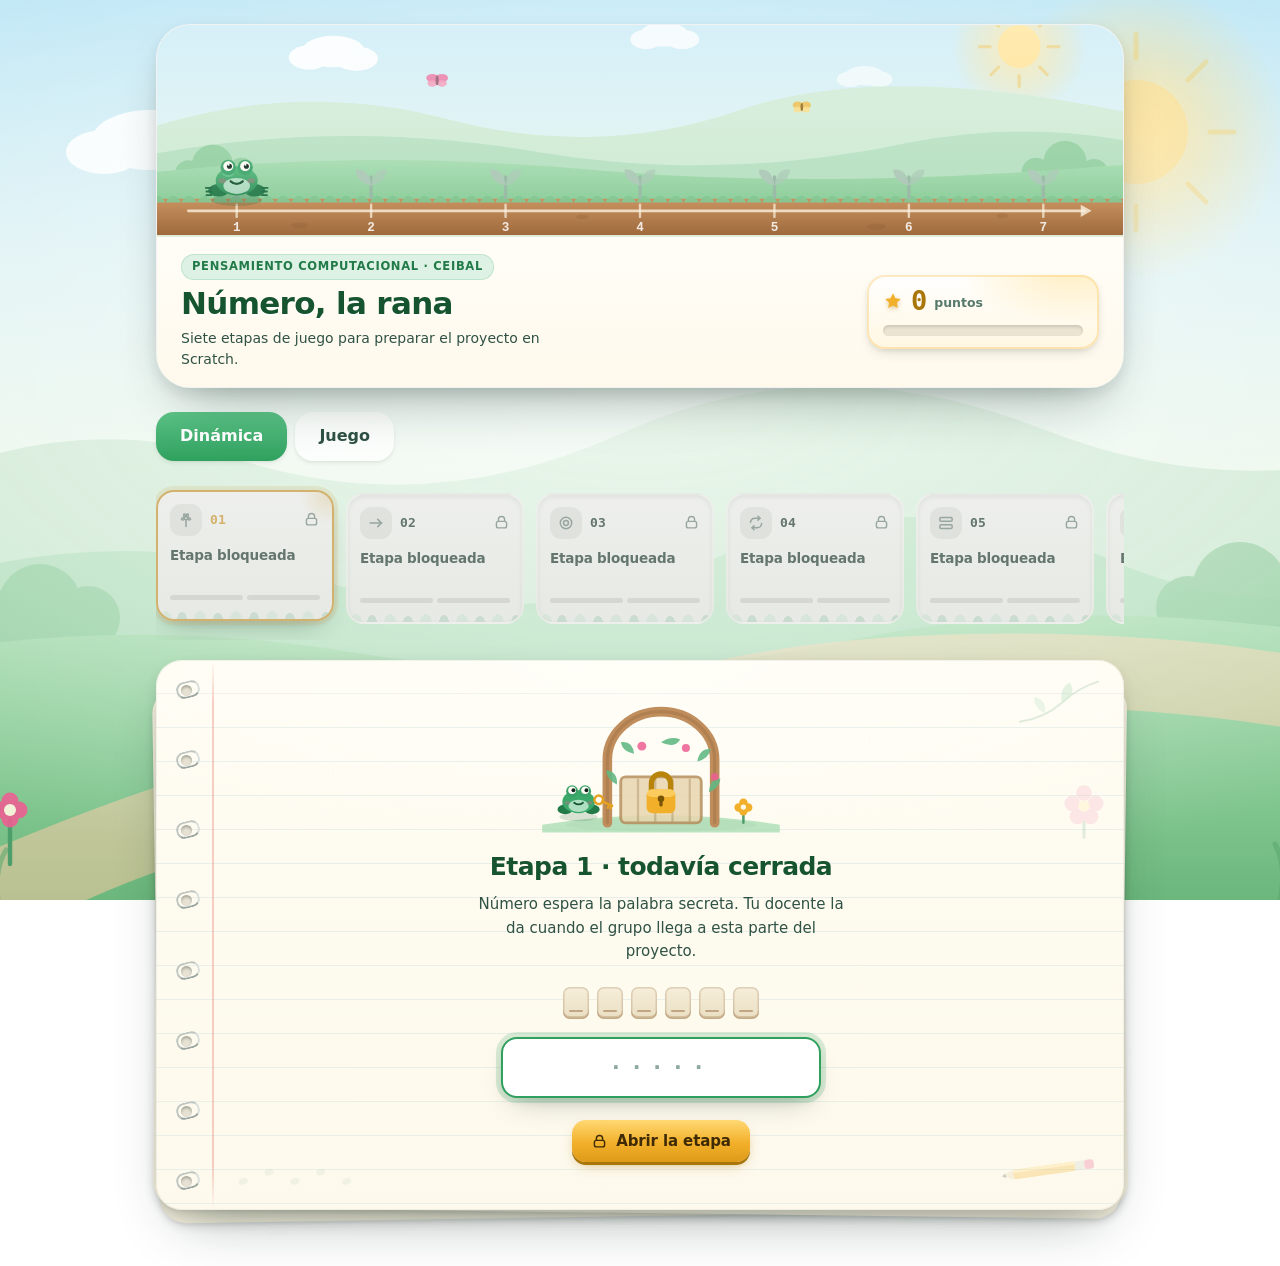
==== index.html @ 34886fc6 "Update fmt.Println message from 'Hello' to 'Goodbye'" ====
<!DOCTYPE html>
<html lang="es">
<head>
<meta charset="UTF-8">
<meta name="viewport" content="width=device-width, initial-scale=1">
<title>Número, la rana — Juegos del proyecto</title>
<style>
/* ============================================================
   EL JARDÍN DE NÚMERO — dirección de arte
   Sólo presentación: colores, capas, ilustración y movimiento.
   ============================================================ */
:root{
  /* tinta (una sola familia, verdosa) */
  --ink:#10261C;
  --ink-2:#2F5245;
  --ink-3:#567A6B;
  --ink-4:#8DA99E;
  --line:#DCE7DE;
  --line-2:#EBF1EA;

  /* papel del cuaderno */
  --paper:#FFFCF2;
  --paper-2:#F8F2E1;
  --paper-3:#EFE6D0;
  --rule:#D8E7E3;
  --margin:#EFA79D;

  /* VERDE → progreso y respuestas correctas */
  --leaf:#2FA05E;
  --leaf-d:#227A48;
  --leaf-dd:#16532F;
  --leaf-b:#5CC488;
  --leaf-bb:#9BE0B4;
  --leaf-l:#DDF2E4;
  --leaf-ll:#F0FAF3;

  /* AMARILLO → recompensa y atención */
  --sun:#F2B02A;
  --sun-d:#A9760A;
  --sun-b:#FFD873;
  --sun-l:#FFF4D9;
  --sun-ink:#3E2A05;

  /* AZUL / CELESTE → información y cielo */
  --sky:#9CDCF2;
  --sky-2:#C7ECF8;
  --sky-l:#E7F6FC;
  --blue:#3B7CC9;
  --blue-d:#295A96;
  --blue-l:#E4EFFB;

  /* JARDÍN → rosa, naranja, violeta, tierra */
  --petal:#EC5F92;
  --petal-d:#BF3D6E;
  --petal-l:#FDE9F0;
  --orange:#F0813C;
  --orange-d:#C25C1D;
  --violet:#9268D6;
  --violet-d:#6C46AC;
  --violet-l:#EFE7FC;
  --soil:#B27B4C;
  --soil-d:#8B5C33;
  --soil-l:#D9BB92;
  --wood:#C08E5C;
  --wood-d:#8E6236;

  /* categorías de bloques (píldoras de pista) — tonos oscuros para texto blanco */
  --c-evento:#A9760A;
  --c-movimiento:#2A578F;
  --c-control:#AE6510;
  --c-apariencia:#5E3B96;
  --c-lapiz:#0A6D57;

  /* espaciado (escala 4) */
  --s1:4px; --s2:8px; --s3:12px; --s4:16px; --s5:20px; --s6:24px; --s7:32px; --s8:40px; --s9:56px;

  /* radios */
  --r1:12px; --r2:18px; --r3:26px; --r4:34px;

  /* elevación por capas */
  --e0:0 1px 2px rgba(16,38,28,.06);
  --e1:0 2px 4px rgba(16,38,28,.08), 0 1px 2px rgba(16,38,28,.04);
  --e2:0 6px 14px -6px rgba(16,38,28,.22), 0 2px 4px rgba(16,38,28,.06);
  --e3:0 14px 28px -14px rgba(16,38,28,.34), 0 3px 8px rgba(16,38,28,.08);
  --e4:0 28px 56px -26px rgba(16,38,28,.44), 0 6px 16px rgba(16,38,28,.10);

  --font:system-ui,-apple-system,"Segoe UI Variable Display","Segoe UI",Cantarell,"Noto Sans","DejaVu Sans",sans-serif;
  --mono:ui-monospace,"DejaVu Sans Mono",Menlo,Consolas,monospace;
  --ease:cubic-bezier(.22,.7,.25,1);
  --bounce:cubic-bezier(.34,1.42,.5,1);
}

*{box-sizing:border-box;}
html,body{margin:0;padding:0;}
html{scroll-behavior:smooth;}
body{
  font-family:var(--font);
  color:var(--ink);
  font-size:16px;
  line-height:1.55;
  background:linear-gradient(180deg,#BEE7F6 0%,#D8F0F3 26%,#E9F6E9 52%,#DDF0DC 76%,#CFE8CC 100%);
  background-attachment:fixed;
  min-height:100vh;
  -webkit-font-smoothing:antialiased;
  text-rendering:optimizeLegibility;
  overflow-x:hidden;
}

/* ============================================================
   CAPA 0 · EL MUNDO (fondo del jardín, detrás de todo)
   ============================================================ */
.mundo{
  position:fixed;inset:0;z-index:0;pointer-events:none;overflow:hidden;
}
.mundo svg{
  position:absolute;left:50%;bottom:0;width:1440px;width:max(1440px,100%);height:100%;
  transform:translateX(-50%);
}
/* velo que levanta el contraste del contenido central */
.mundo::after{
  content:"";position:absolute;inset:0;
  background:radial-gradient(120% 78% at 50% 42%, rgba(255,255,255,.62) 0%, rgba(255,255,255,.30) 44%, rgba(255,255,255,0) 74%);
}
.chispa{
  position:absolute;width:7px;height:7px;border-radius:50%;
  background:radial-gradient(circle at 35% 32%, #fff, var(--sun-b) 62%, rgba(255,216,115,0) 72%);
  opacity:0;
}

.app{
  position:relative;z-index:1;
  max-width:1000px;margin:0 auto;padding:var(--s6) var(--s4) var(--s9);
}

h1,h2,h3{font-weight:800;letter-spacing:-.022em;margin:0;line-height:1.16;}
p{margin:0;}
.eyebrow{
  display:inline-flex;align-items:center;gap:6px;
  font-size:11.5px;letter-spacing:.06em;text-transform:uppercase;
  color:var(--leaf-d);font-weight:800;margin:0;
  background:var(--leaf-l);border-radius:99px;padding:4px 11px;
  box-shadow:inset 0 0 0 1px rgba(47,160,94,.18);
}
.svg-ico{
  width:1em;height:1em;display:inline-block;vertical-align:-.14em;fill:none;
  stroke:currentColor;stroke-width:2;stroke-linecap:round;stroke-linejoin:round;
}
.svg-ico.fill{fill:currentColor;stroke:none;}
::selection{background:var(--sun-b);color:var(--ink);}
:focus-visible{outline:3px solid var(--leaf);outline-offset:3px;border-radius:6px;}

/* ============================================================
   CAPA 1 · CABECERA (pequeño paisaje)
   ============================================================ */
.hero{
  position:relative;
  background:#fff;
  border-radius:var(--r4);
  overflow:hidden;
  box-shadow:var(--e4), inset 0 0 0 3px rgba(255,255,255,.9);
  border:1px solid rgba(16,38,28,.06);
}
#escena{display:block;width:100%;height:auto;}
/* brillo suave sobre la escena, como vidrio de acuario */
.hero::after{
  content:"";position:absolute;left:0;right:0;top:0;height:58%;pointer-events:none;
  background:linear-gradient(180deg,rgba(255,255,255,.30),rgba(255,255,255,0));
}

.hero-bar{
  position:relative;z-index:2;
  display:flex;flex-wrap:wrap;align-items:center;justify-content:space-between;
  gap:var(--s4);padding:var(--s5) var(--s6);
  background:linear-gradient(180deg,#FFFDF7 0%,#FFF9EC 100%);
  border-top:2px solid rgba(47,160,94,.14);
}
.hero-bar .hero-txt{flex:1 1 340px;}
.hero-bar h1{
  font-size:clamp(23px,3.1vw,31px);margin-top:6px;
  color:var(--leaf-dd);
  text-shadow:0 2px 0 rgba(255,255,255,.9);
}
.hero-bar .lema{font-size:14px;color:var(--ink-2);margin-top:var(--s2);max-width:44ch;}

/* --- marcador de puntos --- */
.marcador{
  min-width:232px;padding:var(--s3) var(--s4) 13px;
  background:linear-gradient(180deg,#FFFFFF 0%,#FFF7E2 100%);
  border-radius:var(--r2);
  box-shadow:var(--e2), inset 0 0 0 2px rgba(242,176,42,.28);
  position:relative;
}
.marcador::before{
  content:"";position:absolute;inset:0;border-radius:var(--r2);pointer-events:none;
  background:radial-gradient(80% 120% at 88% -10%, rgba(255,216,115,.45), rgba(255,216,115,0) 62%);
}
.marcador .top{display:flex;align-items:center;gap:var(--s2);position:relative;}
.marcador .estrella{
  color:var(--sun);font-size:20px;display:flex;
  filter:drop-shadow(0 2px 2px rgba(169,118,10,.35));
}
.marcador .cifra{
  font-family:var(--mono);font-size:27px;font-weight:700;letter-spacing:-.04em;
  font-variant-numeric:tabular-nums;color:var(--sun-d);line-height:1;
  display:inline-block;
}
.marcador .lbl{font-size:12.5px;color:var(--ink-3);font-weight:600;align-self:flex-end;margin-bottom:2px;}
.marcador .barra{
  height:11px;border-radius:99px;margin-top:11px;position:relative;overflow:hidden;
  background:#EBE4D2;box-shadow:inset 0 2px 3px rgba(16,38,28,.14);
}
.marcador .relleno{
  height:100%;width:0;border-radius:99px;position:relative;
  background:linear-gradient(180deg,var(--leaf-b) 0%,var(--leaf) 55%,var(--leaf-d) 100%);
  box-shadow:0 0 10px rgba(47,160,94,.5);
  transition:width .7s var(--ease);
}
.marcador .relleno::after{
  content:"";position:absolute;inset:0;border-radius:99px;
  background:linear-gradient(180deg,rgba(255,255,255,.55),rgba(255,255,255,0) 55%);
}
.marcador.pulso .cifra{animation:pop .5s var(--bounce);}
.marcador.pulso .estrella{animation:gira-estrella .6s var(--ease);}
@keyframes pop{0%{transform:scale(1);}38%{transform:scale(1.24);}100%{transform:scale(1);}}
@keyframes gira-estrella{
  0%{transform:rotate(0) scale(1);}
  45%{transform:rotate(22deg) scale(1.3);}
  100%{transform:rotate(0) scale(1);}
}

.chip-suma{
  position:fixed;font-family:var(--mono);font-weight:700;font-size:16px;color:#fff;
  background:linear-gradient(180deg,var(--leaf-b),var(--leaf-d));
  padding:3px 10px;border-radius:99px;
  box-shadow:0 4px 10px -3px rgba(22,83,47,.6), inset 0 1px 0 rgba(255,255,255,.4);
  pointer-events:none;z-index:60;animation:sube 1.05s var(--ease) forwards;
}
@keyframes sube{
  0%{opacity:0;transform:translateY(6px) scale(.7);}
  20%{opacity:1;transform:translateY(-4px) scale(1.1);}
  34%{transform:translateY(-8px) scale(1);}
  100%{opacity:0;transform:translateY(-46px) scale(.9);}
}

/* ============================================================
   CAPA 2 · EL CAMINO DE ETAPAS
   ============================================================ */
.pestanias{display:flex;gap:var(--s2);margin:var(--s6) 0 0;}
.pestania{
  font:inherit;font-weight:700;cursor:pointer;border:0;padding:var(--s3) var(--s6);
  border-radius:var(--r2);background:rgba(255,255,255,.7);color:var(--ink-2,#3b5a4a);
  box-shadow:var(--e1,0 1px 3px rgba(16,38,28,.15));transition:transform .18s var(--ease), background .18s var(--ease);
}
.pestania:hover{transform:translateY(-2px);}
.pestania.on{background:linear-gradient(180deg,var(--leaf-b),var(--leaf));color:#fff;}
[hidden]{display:none !important;}
.camino{margin:var(--s6) 0 var(--s5);position:relative;}
.hoja-juego{margin-top:var(--s5);padding:var(--s6);}
.rail{
  display:flex;gap:var(--s3);overflow-x:auto;padding:var(--s2) 4px var(--s4);
  scroll-snap-type:x proximity;scrollbar-width:thin;scrollbar-color:rgba(47,160,94,.35) transparent;
}
.rail::-webkit-scrollbar{height:8px;}
.rail::-webkit-scrollbar-thumb{background:rgba(47,160,94,.32);border-radius:99px;}
.rail::-webkit-scrollbar-track{background:rgba(255,255,255,.4);border-radius:99px;}

.etapa-card{
  --acc-rgb:47,160,94;
  position:relative;flex:none;width:178px;scroll-snap-align:start;text-align:left;cursor:pointer;
  background:linear-gradient(180deg,#FFFFFF 0%,#FBFDF9 100%);
  border:2px solid rgba(16,38,28,.07);
  border-radius:var(--r2);
  padding:var(--s3) var(--s3) 13px;
  box-shadow:var(--e1);
  font-family:inherit;color:var(--ink);overflow:hidden;
  transition:border-color .22s var(--ease), box-shadow .22s var(--ease),
             transform .22s var(--bounce), background .22s var(--ease);
}
/* pastito decorativo al pie de cada tarjeta */
.etapa-card::after{
  content:"";position:absolute;left:0;right:0;bottom:0;height:9px;
  background:
    radial-gradient(6px 9px at 8px 10px, var(--leaf-bb) 96%, transparent 100%),
    radial-gradient(5px 8px at 24px 10px, var(--leaf-b) 96%, transparent 100%),
    radial-gradient(6px 9px at 42px 10px, var(--leaf-bb) 96%, transparent 100%),
    radial-gradient(5px 7px at 60px 10px, var(--leaf-b) 96%, transparent 100%),
    radial-gradient(6px 9px at 78px 10px, var(--leaf-bb) 96%, transparent 100%),
    radial-gradient(5px 8px at 96px 10px, var(--leaf-b) 96%, transparent 100%),
    radial-gradient(6px 9px at 114px 10px, var(--leaf-bb) 96%, transparent 100%),
    radial-gradient(5px 7px at 132px 10px, var(--leaf-b) 96%, transparent 100%),
    radial-gradient(6px 9px at 150px 10px, var(--leaf-bb) 96%, transparent 100%),
    radial-gradient(5px 8px at 168px 10px, var(--leaf-b) 96%, transparent 100%);
  opacity:.55;pointer-events:none;
}
.etapa-card:hover{transform:translateY(-4px) rotate(-.5deg);box-shadow:var(--e3);border-color:rgba(var(--acc-rgb),.85);}
.etapa-card:active{transform:translateY(-1px);}

.etapa-card .fila1{display:flex;align-items:center;gap:var(--s2);margin-bottom:10px;}
.etapa-card .ico-etapa{
  width:32px;height:32px;flex:none;border-radius:11px;
  display:flex;align-items:center;justify-content:center;font-size:18px;
  background:rgba(var(--acc-rgb),.14);
  color:rgb(var(--acc-rgb));
  box-shadow:inset 0 0 0 1.5px rgba(var(--acc-rgb),.30);
  transition:transform .25s var(--bounce), background .2s var(--ease);
}
.etapa-card:hover .ico-etapa{transform:rotate(-8deg) scale(1.08);}
.etapa-card .badge{
  font-family:var(--mono);font-size:13px;font-weight:700;color:var(--ink-3);letter-spacing:.02em;
}
.etapa-card .estado{margin-left:auto;display:flex;font-size:17px;color:var(--ink-4);}
.etapa-card .nom{
  font-size:13.5px;font-weight:750;line-height:1.35;letter-spacing:-.014em;
  display:-webkit-box;-webkit-line-clamp:2;-webkit-box-orient:vertical;overflow:hidden;min-height:37px;
}
.etapa-card .dots{display:flex;gap:4px;margin-top:var(--s3);margin-bottom:6px;}
.etapa-card .dots i{
  flex:1;height:5px;border-radius:99px;background:rgba(16,38,28,.09);
  transition:background .3s var(--ease), box-shadow .3s var(--ease);
}
.etapa-card .dots i.on{
  background:linear-gradient(90deg,var(--leaf-b),var(--leaf));
  box-shadow:0 1px 3px rgba(47,160,94,.45);
}

/* --- BLOQUEADA: oscurecida pero integrada al jardín --- */
.etapa-card.bloqueada{
  background:linear-gradient(180deg,#EDF0E9 0%,#E4EAE0 100%);
  border-color:transparent;box-shadow:inset 0 2px 5px rgba(16,38,28,.07);
  filter:saturate(.5);
}
.etapa-card.bloqueada::after{opacity:.28;}
.etapa-card.bloqueada .nom{color:var(--ink-3);}
.etapa-card.bloqueada .ico-etapa{background:rgba(16,38,28,.06);color:var(--ink-4);box-shadow:none;}
.etapa-card.bloqueada .estado{color:var(--ink-4);}

/* --- DISPONIBLE: brillo muy sutil --- */
.etapa-card:not(.bloqueada):not(.completa){
  background:linear-gradient(180deg,#FFFFFF 0%,#FFFCF0 100%);
}
.etapa-card:not(.bloqueada):not(.completa) .estado{color:var(--sun-d);}

/* --- COMPLETADA: floreció --- */
.etapa-card.completa{
  background:linear-gradient(180deg,#FFFFFF 0%,#F1FBF4 100%);
  border-color:rgba(47,160,94,.42);
}
.etapa-card.completa .estado{
  color:#fff;background:var(--leaf);border-radius:50%;width:22px;height:22px;
  align-items:center;justify-content:center;font-size:13px;
  box-shadow:0 2px 5px -1px rgba(22,83,47,.5);
  animation:sello-pop .45s var(--bounce);
}
.etapa-card.completa .ico-etapa{animation:florecer .55s var(--bounce);}
@keyframes florecer{0%{transform:scale(.6) rotate(-25deg);}60%{transform:scale(1.16) rotate(6deg);}100%{transform:none;}}
@keyframes sello-pop{0%{transform:scale(0);}62%{transform:scale(1.25);}100%{transform:scale(1);}}

/* --- ACTIVA --- */
.etapa-card.activa{
  border-color:rgb(var(--acc-rgb));
  box-shadow:0 0 0 4px rgba(var(--acc-rgb),.20), var(--e3);
  transform:translateY(-3px);
}
.etapa-card.activa .badge{color:rgb(var(--acc-rgb));}
.etapa-card.activa::before{
  content:"";position:absolute;top:-30px;right:-30px;width:66px;height:66px;border-radius:50%;
  background:radial-gradient(circle, rgba(var(--acc-rgb),.30), rgba(255,255,255,0) 62%);
  pointer-events:none;
}

/* ============================================================
   CAPA 3 · EL CUADERNO
   ============================================================ */
.papel-stack{position:relative;}
/* dos hojas apiladas debajo, apenas rotadas */
.papel-stack::before,.papel-stack::after{
  content:"";position:absolute;inset:14px 0 0;border-radius:var(--r3);
  background:var(--paper-2);box-shadow:var(--e2);z-index:0;
}
.papel-stack::before{transform:rotate(-.9deg) translateY(6px);}
.papel-stack::after{transform:rotate(.7deg) translateY(3px);}

.hoja{
  position:relative;z-index:1;
  background:
    radial-gradient(120% 60% at 50% 0%, #FFFEF8 0%, rgba(255,254,248,0) 60%),
    linear-gradient(180deg,var(--paper) 0%, #FDF9EC 100%);
  border-radius:var(--r3);
  box-shadow:var(--e4), inset 0 0 0 1px rgba(16,38,28,.05);
  padding:var(--s7) var(--s7) var(--s8) 74px;
  overflow:hidden;
  animation:entra-hoja .42s var(--ease);
}
@keyframes entra-hoja{
  from{opacity:0;transform:translateY(12px) scale(.985);}
  to{opacity:1;transform:none;}
}
/* renglones */
.hoja::before{
  content:"";position:absolute;inset:0;pointer-events:none;z-index:0;
  background:repeating-linear-gradient(to bottom, transparent 0 33px, var(--rule) 33px 34px);
  opacity:.55;
  -webkit-mask-image:linear-gradient(180deg,transparent 0,#000 46px);
  mask-image:linear-gradient(180deg,transparent 0,#000 46px);
}
/* margen */
.hoja::after{
  content:"";position:absolute;top:0;bottom:0;left:56px;width:2px;z-index:0;
  background:linear-gradient(180deg,rgba(239,167,157,0),var(--margin) 8%,var(--margin) 92%,rgba(239,167,157,0));
  opacity:.55;pointer-events:none;
}
/* espiral metálica */
.hoja .espiral{
  position:absolute;top:var(--s6);bottom:var(--s6);left:20px;width:20px;pointer-events:none;z-index:3;
  display:flex;flex-direction:column;justify-content:space-between;
}
.espiral i{
  position:relative;width:20px;height:11px;
}
.espiral i::before{ /* agujero */
  content:"";position:absolute;left:5px;top:1px;width:11px;height:11px;border-radius:50%;
  background:#E6E1D2;box-shadow:inset 0 2px 2.5px rgba(16,38,28,.30), 0 1px 0 rgba(255,255,255,.9);
}
.espiral i::after{ /* alambre */
  content:"";position:absolute;left:0;top:-3px;width:20px;height:13px;
  border-radius:99px;
  border:2.6px solid #BFC6C1;
  border-bottom-color:#9BA5A0;border-right-color:#D8DEDA;
  transform:rotate(-14deg);
}
.hoja > *{position:relative;z-index:2;}
/* garabatos del cuaderno: muy sutiles, detrás del texto */
.hoja .hoja-deco{
  position:absolute;inset:0;z-index:1;pointer-events:none;opacity:.5;
}
.hoja .hoja-deco svg{position:absolute;overflow:visible;}
.hoja .hoja-deco .d-hoja1{top:14px;right:22px;width:86px;}
.hoja .hoja-deco .d-huella{bottom:18px;left:78px;width:120px;opacity:.55;}
.hoja .hoja-deco .d-lapiz{bottom:26px;right:26px;width:104px;}
.hoja .hoja-deco .d-flor{top:120px;right:14px;width:52px;}

.enc{margin-bottom:var(--s6);}
.enc h2{
  font-size:clamp(22px,2.6vw,28px);margin-top:10px;color:var(--leaf-dd);
  text-shadow:0 2px 0 rgba(255,255,255,.75);
}
.titulo-act{
  font-size:18.5px;font-weight:800;letter-spacing:-.018em;color:var(--ink);
  display:flex;align-items:center;gap:var(--s2);
}
.titulo-act::before{
  content:"";width:10px;height:22px;border-radius:99px;flex:none;
  background:linear-gradient(180deg,var(--sun-b),var(--sun));
  box-shadow:0 1px 3px rgba(169,118,10,.4);
}
.consigna{margin-top:10px;font-size:15px;color:var(--ink-2);max-width:64ch;}
.consigna strong{color:var(--leaf-dd);font-weight:750;}
.bloque-act{margin-top:var(--s6);}
.lienzo{margin-top:var(--s5);}

/* ============================================================
   BOTONES
   ============================================================ */
.btn{
  position:relative;
  font-family:inherit;font-size:15px;font-weight:750;cursor:pointer;letter-spacing:-.008em;
  border:0;border-radius:14px;padding:12px 19px;
  background:#fff;color:var(--ink);
  box-shadow:0 3px 0 rgba(16,38,28,.13), var(--e1);
  display:inline-flex;align-items:center;gap:var(--s2);text-decoration:none;
  transition:background .18s var(--ease), box-shadow .16s var(--ease),
             transform .16s var(--ease), color .18s var(--ease);
}
.btn .svg-ico{font-size:17px;}
.btn:hover:not(:disabled){transform:translateY(-2px);box-shadow:0 5px 0 rgba(16,38,28,.13), var(--e3);}
.btn:active:not(:disabled){transform:translateY(2px);box-shadow:0 1px 0 rgba(16,38,28,.13), var(--e0);}
.btn:disabled{opacity:.5;cursor:default;box-shadow:none;transform:none;}

.btn-1{
  background:linear-gradient(180deg,var(--leaf-b) 0%,var(--leaf) 52%,var(--leaf-d) 100%);
  color:#fff;text-shadow:0 1px 1px rgba(16,60,36,.4);
  box-shadow:0 3px 0 var(--leaf-dd), 0 6px 14px -6px rgba(22,83,47,.7);
}
.btn-1:hover:not(:disabled){filter:brightness(1.06);box-shadow:0 5px 0 var(--leaf-dd), 0 10px 18px -8px rgba(22,83,47,.7);}
.btn-1:active:not(:disabled){box-shadow:0 1px 0 var(--leaf-dd), var(--e0);}

.btn-2{
  background:#fff;color:var(--ink-2);
  box-shadow:0 3px 0 rgba(16,38,28,.10), inset 0 0 0 2px var(--line);
}
.btn-2:hover:not(:disabled){color:var(--leaf-dd);box-shadow:0 5px 0 rgba(16,38,28,.10), inset 0 0 0 2px var(--leaf-b);}
.btn-2:active:not(:disabled){box-shadow:0 1px 0 rgba(16,38,28,.10), inset 0 0 0 2px var(--leaf-b);}

.btn-sol{
  background:linear-gradient(180deg,var(--sun-b) 0%,var(--sun) 55%,#DE9A18 100%);
  color:var(--sun-ink);
  box-shadow:0 3px 0 #A9760A, 0 6px 14px -6px rgba(169,118,10,.7);
}
.btn-sol:hover:not(:disabled){filter:brightness(1.05);box-shadow:0 5px 0 #A9760A, 0 10px 18px -8px rgba(169,118,10,.7);}
.btn-sol:active:not(:disabled){box-shadow:0 1px 0 #A9760A, var(--e0);}

.btn-cta{
  background:linear-gradient(180deg,var(--leaf-b) 0%,var(--leaf) 52%,var(--leaf-d) 100%);
  color:#fff;font-size:16.5px;padding:14px 24px;text-shadow:0 1px 1px rgba(16,60,36,.4);
  box-shadow:0 4px 0 var(--leaf-dd), 0 10px 20px -8px rgba(22,83,47,.75);
}
.btn-cta:hover:not(:disabled){filter:brightness(1.06);box-shadow:0 6px 0 var(--leaf-dd), 0 14px 24px -10px rgba(22,83,47,.75);}
.btn-cta:active:not(:disabled){box-shadow:0 1px 0 var(--leaf-dd), var(--e0);}

.fila{display:flex;flex-wrap:wrap;gap:var(--s3);margin-top:var(--s6);align-items:center;}

/* ============================================================
   FEEDBACK
   ============================================================ */
.fb{
  position:relative;
  display:none;margin-top:var(--s5);padding:var(--s4) var(--s5);border-radius:var(--r2);
  gap:var(--s3);align-items:flex-start;overflow:hidden;
}
.fb.on{display:flex;animation:entra-fb .34s var(--bounce);}
@keyframes entra-fb{
  0%{opacity:0;transform:translateY(8px) scale(.97);}
  100%{opacity:1;transform:none;}
}
.fb::before{ /* franja de color a la izquierda */
  content:"";position:absolute;left:0;top:0;bottom:0;width:6px;
}
.fb .ic{
  font-size:18px;line-height:1;flex:none;
  width:34px;height:34px;border-radius:12px;
  display:flex;align-items:center;justify-content:center;color:#fff;
}
.fb .tit{font-weight:800;font-size:15.5px;letter-spacing:-.014em;}
.fb .txt{font-size:14.5px;color:var(--ink-2);margin-top:3px;line-height:1.5;}
.fb .pista{
  margin-top:var(--s3);padding-top:var(--s3);border-top:1.5px dashed rgba(16,38,28,.14);
  font-size:14px;color:var(--ink-2);display:flex;align-items:center;gap:var(--s2);flex-wrap:wrap;
}

.fb-ok{
  background:linear-gradient(180deg,#F2FBF5 0%,#E6F7EC 100%);
  box-shadow:inset 0 0 0 2px rgba(47,160,94,.26), var(--e1);
}
.fb-ok::before{background:linear-gradient(180deg,var(--leaf-b),var(--leaf-d));}
.fb-ok .ic{background:linear-gradient(180deg,var(--leaf-b),var(--leaf-d));box-shadow:0 3px 7px -2px rgba(22,83,47,.6);}
.fb-ok .tit{color:var(--leaf-dd);}
/* chispitas de celebración en el borde */
.fb-ok::after{
  content:"";position:absolute;top:-10px;right:-10px;width:96px;height:96px;pointer-events:none;
  background:
    radial-gradient(4px 4px at 20px 34px, var(--sun-b) 96%, transparent),
    radial-gradient(3px 3px at 48px 18px, var(--leaf-b) 96%, transparent),
    radial-gradient(3.5px 3.5px at 66px 46px, var(--petal) 96%, transparent),
    radial-gradient(3px 3px at 34px 62px, var(--sun) 96%, transparent);
  opacity:.75;
}

.fb-casi{
  background:linear-gradient(180deg,#FFFAEC 0%,#FFF4D8 100%);
  box-shadow:inset 0 0 0 2px rgba(242,176,42,.34), var(--e1);
}
.fb-casi::before{background:linear-gradient(180deg,var(--sun-b),var(--sun-d));}
.fb-casi .ic{background:linear-gradient(180deg,var(--sun-b),var(--sun));color:var(--sun-ink);box-shadow:0 3px 7px -2px rgba(169,118,10,.6);}
.fb-casi .tit{color:var(--sun-d);}

.fb-info{
  background:linear-gradient(180deg,#F3F9FE 0%,#E7F1FC 100%);
  box-shadow:inset 0 0 0 2px rgba(59,124,201,.24), var(--e1);
}
.fb-info::before{background:linear-gradient(180deg,#7FB2E8,var(--blue-d));}
.fb-info .ic{background:linear-gradient(180deg,#7FB2E8,var(--blue));box-shadow:0 3px 7px -2px rgba(41,90,150,.5);}
.fb-info .tit{color:var(--blue-d);}

/* pasos */
.pasos{display:flex;gap:5px;align-items:center;margin-top:var(--s5);flex-wrap:wrap;}
.pasos i{
  width:28px;height:7px;border-radius:99px;background:rgba(16,38,28,.10);
  transition:background .3s var(--ease), transform .3s var(--bounce);
}
.pasos i.hecho{background:linear-gradient(90deg,var(--leaf-b),var(--leaf));box-shadow:0 1px 3px rgba(47,160,94,.4);}
.pasos i.actual{
  background:linear-gradient(90deg,var(--sun-b),var(--sun));transform:scaleY(1.5);
  box-shadow:0 1px 4px rgba(169,118,10,.45);
}
.pasos .n{
  font-family:var(--mono);font-size:12.5px;color:var(--ink-3);margin-left:var(--s3);
  font-variant-numeric:tabular-nums;font-weight:600;
}

/* ============================================================
   VITRINA (¿objeto o fondo?)
   ============================================================ */
.vitrina{
  position:relative;border-radius:var(--r2);height:176px;
  display:flex;align-items:center;justify-content:center;overflow:hidden;
  background:
    radial-gradient(60px 60px at 84% 22%, rgba(255,216,115,.7), rgba(255,216,115,0) 70%),
    linear-gradient(180deg,#CFEEF9 0%,#E4F5F1 46%,#BFE4C6 62%,#A8D8B4 100%);
  box-shadow:inset 0 0 0 2px rgba(16,38,28,.06), inset 0 -18px 30px -20px rgba(22,83,47,.4);
}
/* colinas dentro de la vitrina */
.vitrina::before{
  content:"";position:absolute;left:-10%;right:-10%;bottom:34%;height:64px;
  border-radius:50% 50% 0 0;background:#C3E7CB;
}
/* pastito al pie */
.vitrina::after{
  content:"";position:absolute;left:0;right:0;bottom:0;height:15px;
  background-image:radial-gradient(9px 15px at 50% 100%, #7FC48F 0 99%, rgba(127,196,143,0) 100%);
  background-size:17px 15px;background-repeat:repeat-x;background-position:0 100%;
  opacity:.75;
}
.vitrina .pieza{
  position:relative;font-size:66px;line-height:1;z-index:1;
  filter:drop-shadow(0 10px 8px rgba(16,38,28,.22));
}
/* hoja de nenúfar bajo la pieza */
.vitrina .pieza::before{
  content:"";position:absolute;left:50%;bottom:-16px;width:112px;height:26px;
  transform:translateX(-50%);border-radius:50%;
  background:radial-gradient(closest-side, rgba(255,255,255,.85), rgba(255,255,255,0));
  z-index:-1;
}
.vitrina .pieza.entra{animation:brinco .62s var(--bounce);}
@keyframes brinco{
  0%{transform:translateY(14px) scale(.7) rotate(-8deg);opacity:0;}
  55%{transform:translateY(-14px) scale(1.08) rotate(4deg);opacity:1;}
  100%{transform:none;opacity:1;}
}

/* --- tarjetas de opción --- */
.tarjetas{display:grid;grid-template-columns:1fr 1fr;gap:var(--s4);margin-top:var(--s5);}
.tarjeta-op{
  position:relative;overflow:hidden;
  text-align:left;cursor:pointer;font-family:inherit;color:var(--ink);
  background:linear-gradient(180deg,#FFFFFF 0%,#FCFBF4 100%);
  border:2px solid var(--line);border-radius:var(--r2);
  padding:var(--s4) var(--s5);
  box-shadow:0 3px 0 rgba(16,38,28,.08), var(--e1);
  display:flex;gap:var(--s3);align-items:flex-start;
  transition:border-color .2s var(--ease), box-shadow .2s var(--ease),
             transform .2s var(--bounce), background .2s var(--ease);
}
.tarjeta-op::after{
  content:"";position:absolute;top:-30px;right:-30px;width:90px;height:90px;border-radius:50%;
  background:radial-gradient(circle, rgba(156,220,242,.35), transparent 68%);
  transition:transform .3s var(--ease);
}
.tarjeta-op:hover:not(:disabled){
  border-color:var(--leaf-b);transform:translateY(-4px) rotate(-.6deg);
  box-shadow:0 6px 0 rgba(16,38,28,.08), var(--e3);
}
.tarjeta-op:hover:not(:disabled)::after{transform:scale(1.3);}
.tarjeta-op:active:not(:disabled){transform:translateY(-1px);}
.tarjeta-op:disabled{cursor:default;}
.tarjeta-op .mini{
  font-size:20px;color:var(--blue);flex:none;
  width:40px;height:40px;border-radius:13px;display:flex;align-items:center;justify-content:center;
  background:var(--blue-l);box-shadow:inset 0 0 0 1.5px rgba(59,124,201,.2);
  transition:background .2s var(--ease), color .2s var(--ease), transform .25s var(--bounce);
}
.tarjeta-op:hover:not(:disabled) .mini{transform:rotate(-8deg) scale(1.08);}
.tarjeta-op .t{font-weight:800;font-size:15.5px;letter-spacing:-.014em;display:block;}
.tarjeta-op .d{font-size:13px;color:var(--ink-3);line-height:1.45;margin-top:3px;display:block;}

.tarjeta-op.acierto{
  border-color:var(--leaf);background:linear-gradient(180deg,#F2FBF5,#E4F6EA);
  box-shadow:0 3px 0 rgba(22,83,47,.2), 0 0 0 4px rgba(47,160,94,.16);
  animation:acierto-pop .5s var(--bounce);
}
.tarjeta-op.acierto .mini{background:var(--leaf);color:#fff;box-shadow:0 3px 7px -2px rgba(22,83,47,.6);}
.tarjeta-op.fallo{
  border-color:var(--sun);background:linear-gradient(180deg,#FFFAEC,#FFF3D5);
  box-shadow:0 3px 0 rgba(169,118,10,.18);
}
.tarjeta-op.fallo .mini{background:var(--sun);color:var(--sun-ink);}
.tarjeta-op.opaca{opacity:.38;filter:saturate(.5);}
@keyframes acierto-pop{0%{transform:scale(1);}40%{transform:scale(1.035);}100%{transform:scale(1);}}

/* ============================================================
   PREGUNTAS
   ============================================================ */
.pregunta{
  position:relative;
  font-size:20px;font-weight:800;letter-spacing:-.022em;line-height:1.38;
  margin-top:var(--s6);max-width:58ch;color:var(--ink);
  padding-left:var(--s5);
}
.pregunta::before{
  content:"";position:absolute;left:0;top:6px;bottom:6px;width:5px;border-radius:99px;
  background:linear-gradient(180deg,var(--leaf-b),var(--leaf-d));
}
.opciones{display:grid;gap:10px;margin-top:var(--s5);}
.op{
  text-align:left;cursor:pointer;font-family:inherit;font-size:15px;font-weight:600;color:var(--ink);
  background:linear-gradient(180deg,#FFFFFF 0%,#FCFBF4 100%);
  border:2px solid var(--line);border-radius:14px;
  padding:14px 17px;
  box-shadow:0 3px 0 rgba(16,38,28,.07);
  display:flex;align-items:center;gap:var(--s3);
  transition:border-color .18s var(--ease), box-shadow .18s var(--ease),
             background .18s var(--ease), transform .18s var(--ease);
}
.op:hover:not(:disabled){
  border-color:var(--leaf-b);transform:translateX(5px);
  box-shadow:0 3px 0 rgba(16,38,28,.07), var(--e2);
  background:linear-gradient(180deg,#FFFFFF,#F4FBF6);
}
.op:active:not(:disabled){transform:translateX(2px) translateY(2px);box-shadow:0 1px 0 rgba(16,38,28,.07);}
.op .marca{
  width:26px;height:26px;flex:none;border-radius:50%;
  border:2.5px solid var(--line);background:#fff;
  display:flex;align-items:center;justify-content:center;font-size:14px;color:transparent;
  transition:background .2s var(--ease), border-color .2s var(--ease),
             color .2s var(--ease), transform .25s var(--bounce);
}
.op:hover:not(:disabled) .marca{border-color:var(--leaf-b);}
.op.acierto{
  border-color:var(--leaf);background:linear-gradient(180deg,#F2FBF5,#E4F6EA);
  box-shadow:0 3px 0 rgba(22,83,47,.18), 0 0 0 4px rgba(47,160,94,.14);
}
.op.acierto .marca{background:var(--leaf);border-color:var(--leaf);color:#fff;transform:scale(1.1);}
.op.fallo{border-color:var(--sun);background:linear-gradient(180deg,#FFFAEC,#FFF3D5);}
.op.fallo .marca{background:var(--sun);border-color:var(--sun);color:var(--sun-ink);}
.op.opaca{opacity:.38;filter:saturate(.5);}

/* --- el cantero de flores (quiz "flores") --- */
.jardin{
  position:relative;overflow:hidden;
  display:grid;grid-template-columns:repeat(4,1fr);gap:var(--s3);margin-top:var(--s5);
  padding:var(--s7) var(--s5) var(--s6);border-radius:var(--r2);
  background:
    radial-gradient(70px 70px at 88% 14%, rgba(255,216,115,.65), rgba(255,216,115,0) 70%),
    linear-gradient(180deg,#CFEEF9 0%,#E2F4EE 40%,#BEE4C6 62%,#A7D6B2 72%,#C09062 72%,#A97848 100%);
  box-shadow:inset 0 0 0 2px rgba(16,38,28,.06), var(--e2);
}
/* colinas del fondo del cantero */
.jardin::before{
  content:"";position:absolute;left:-12%;right:-12%;top:22%;height:78px;
  border-radius:50% 50% 0 0;background:#C6E9CE;opacity:.85;
}
/* borde de pasto sobre la tierra */
.jardin::after{
  content:"";position:absolute;left:0;right:0;top:calc(72% - 13px);height:15px;
  background-image:radial-gradient(10px 15px at 50% 100%, #77BE88 0 99%, rgba(119,190,136,0) 100%);
  background-size:19px 15px;background-repeat:repeat-x;background-position:0 100%;
  opacity:.95;
}
.flor{
  position:relative;z-index:1;
  background:none;border:0;padding:0;cursor:pointer;display:flex;justify-content:center;
  transition:transform .22s var(--bounce), filter .22s var(--ease);
  filter:drop-shadow(0 6px 5px rgba(16,38,28,.18));
}
.flor:hover:not(:disabled){transform:translateY(-8px) scale(1.04);filter:drop-shadow(0 12px 9px rgba(16,38,28,.22));}
.flor:active:not(:disabled){transform:translateY(-3px) scale(1.01);}
.flor:focus-visible{border-radius:var(--r1);}
.flor svg{width:100%;max-width:102px;height:auto;overflow:visible;}
.flor .petalos{transform-origin:50% 50%;transition:transform .24s var(--bounce);}
.flor:hover:not(:disabled) .petalos{transform:rotate(-8deg) scale(1.05);}
.flor.buena .petalos{animation:florece .6s var(--bounce) forwards;}
@keyframes florece{
  0%{transform:scale(1);}
  40%{transform:scale(1.22) rotate(10deg);}
  70%{transform:scale(1.08) rotate(-5deg);}
  100%{transform:scale(1.12);}
}
.flor.buena{filter:drop-shadow(0 0 14px rgba(255,216,115,.9)) drop-shadow(0 8px 6px rgba(16,38,28,.2));}
.flor.mala{opacity:.4;filter:saturate(.35);transform:translateY(3px) scale(.95);}
.flor:disabled{cursor:default;}

/* --- juego de la rana saltarina --- */
.salto{
  position:relative;overflow:hidden;margin-top:var(--s5);
  padding:var(--s5) var(--s5) 96px;border-radius:var(--r2);
  background:linear-gradient(180deg,#CFEEF9 0%,#E2F4EE 40%,#BEE4C6 62%,#A7D6B2 70%,#C09062 70%,#A97848 100%);
  box-shadow:inset 0 0 0 2px rgba(16,38,28,.06), var(--e2);
}
.salto-globo{
  position:relative;z-index:2;margin:0 auto var(--s4);max-width:420px;text-align:center;
  background:#fff;border-radius:var(--r2);padding:var(--s3) var(--s4);
  font-weight:700;font-size:1.25rem;box-shadow:var(--e2);
}
.salto-fila{position:relative;z-index:1;display:grid;grid-template-columns:repeat(4,1fr);gap:var(--s3);}
.salto-flor{cursor:pointer;display:flex;justify-content:center;transition:transform .22s var(--bounce), filter .22s var(--ease);filter:drop-shadow(0 6px 5px rgba(16,38,28,.18));}
.salto-flor svg{width:100%;max-width:102px;height:auto;overflow:visible;}
.salto-flor.sel{transform:translateY(-8px) scale(1.08);filter:drop-shadow(0 0 12px rgba(255,216,115,.95)) drop-shadow(0 8px 6px rgba(16,38,28,.2));}
.salto-flor.buena .petalos{animation:florece .6s var(--bounce) forwards;}
.salto-flor.mala{animation:sacude .4s;}
@keyframes sacude{0%,100%{translate:0;}25%{translate:-7px;}75%{translate:7px;}}
.salto-rana{
  position:absolute;z-index:2;bottom:14px;width:84px;transform:translateX(-50%);
  transition:left .28s var(--ease);
}
.salto-rana svg{width:100%;height:auto;overflow:visible;display:block;}
.salto-rana.salta{animation:salto-arco .3s var(--ease);}
@keyframes salto-arco{50%{margin-bottom:34px;}}
.salto-ctrl{justify-content:center;margin-top:var(--s4);}
.salto-ayuda{text-align:center;font-size:.9rem;opacity:.75;margin:var(--s2) 0 0;}
@media (max-width:520px){.salto{padding-left:var(--s3);padding-right:var(--s3);}.salto-rana{width:64px;}}

/* ============================================================
   CANTERO NUMÉRICO
   ============================================================ */
.cantero-wrap{
  position:relative;border-radius:var(--r2);overflow:hidden;margin-top:var(--s5);
  box-shadow:var(--e3), inset 0 0 0 3px var(--wood-d);
  background:var(--wood);
}
/* pastito que asoma sobre el borde del cantero */
.cantero-wrap::before{
  content:"";position:absolute;left:0;right:0;top:0;height:11px;z-index:2;pointer-events:none;
  background-image:radial-gradient(8px 11px at 50% 100%, #6FBA82 0 99%, rgba(111,186,130,0) 100%);
  background-size:15px 11px;background-repeat:repeat-x;background-position:0 100%;
  opacity:.95;
}
.cantero{
  display:grid;grid-template-columns:repeat(12,1fr);gap:6px;padding:var(--s4) var(--s3) var(--s3);
  background:
    radial-gradient(2px 2px at 12% 30%, rgba(255,255,255,.14), transparent),
    radial-gradient(2px 2px at 62% 70%, rgba(255,255,255,.12), transparent),
    radial-gradient(2.5px 2.5px at 82% 24%, rgba(0,0,0,.10), transparent),
    radial-gradient(2px 2px at 32% 82%, rgba(0,0,0,.10), transparent),
    linear-gradient(180deg,var(--soil) 0%,var(--soil-d) 100%);
}
.hueco{
  aspect-ratio:1/1;border:0;cursor:pointer;border-radius:10px;padding:0;
  background:radial-gradient(circle at 50% 34%, #E9DCC3 0%, #DCCBAA 60%, #C9B48E 100%);
  box-shadow:inset 0 3px 5px rgba(84,58,28,.30), inset 0 -1px 0 rgba(255,255,255,.35);
  display:flex;align-items:center;justify-content:center;
  transition:background .18s var(--ease), transform .18s var(--bounce), box-shadow .18s var(--ease);
}
.hueco:hover:not(:disabled){
  background:radial-gradient(circle at 50% 34%, #FBF2DF 0%, #EFE0C2 62%, #DBC7A0 100%);
  transform:translateY(-3px) scale(1.04);
  box-shadow:inset 0 3px 5px rgba(84,58,28,.20), 0 5px 9px -4px rgba(60,38,12,.6);
}
.hueco svg{width:82%;height:82%;overflow:visible;}
.hueco.puesta{
  background:radial-gradient(circle at 50% 34%, #E2F2E4 0%, #CFE7D3 62%, #B7D8BF 100%);
  box-shadow:inset 0 3px 5px rgba(26,83,53,.22), 0 2px 6px -2px rgba(22,83,47,.5);
}
.hueco.puesta svg{animation:planta .5s var(--bounce);}
@keyframes planta{
  0%{transform:translateY(10px) scale(.4) rotate(-12deg);opacity:0;}
  60%{transform:translateY(-4px) scale(1.14) rotate(5deg);opacity:1;}
  100%{transform:none;opacity:1;}
}
.hueco.resaltada{
  box-shadow:inset 0 0 0 3px var(--sun), inset 0 3px 5px rgba(84,58,28,.24), 0 0 0 3px rgba(242,176,42,.3);
  animation:latido 1.4s var(--ease) infinite;
}
@keyframes latido{0%,100%{filter:brightness(1);}50%{filter:brightness(1.12);}}
.reglita{
  display:grid;grid-template-columns:repeat(12,1fr);gap:6px;
  padding:9px var(--s3) 11px;
  background:linear-gradient(180deg,#7C5029 0%,#66401F 100%);
  font-family:var(--mono);font-size:11.5px;font-weight:600;
  color:rgba(255,255,255,.82);text-align:center;
  font-variant-numeric:tabular-nums;
  box-shadow:inset 0 3px 6px -3px rgba(0,0,0,.5);
}
.distancias{display:flex;flex-wrap:wrap;gap:var(--s2);margin-top:var(--s5);}
.dist{
  font-family:var(--mono);font-size:12.5px;font-weight:600;border-radius:99px;padding:6px 13px;
  display:inline-flex;align-items:center;gap:var(--s2);font-variant-numeric:tabular-nums;
  animation:entra-fb .34s var(--bounce) backwards;
}
.dist strong{font-weight:800;font-size:13.5px;}
.dist.igual{
  background:linear-gradient(180deg,#E9F7EE,#D8F0E1);color:var(--leaf-dd);
  box-shadow:inset 0 0 0 1.5px rgba(47,160,94,.35);
}
.dist.difiere{
  background:linear-gradient(180deg,#FFF6E2,#FFEDC8);color:var(--sun-d);
  box-shadow:inset 0 0 0 1.5px rgba(242,176,42,.6);
}
.contador{
  font-family:var(--mono);font-size:13.5px;font-weight:600;color:var(--ink-2);margin-top:var(--s4);
  display:inline-flex;align-items:center;gap:8px;
  background:var(--paper-2);border-radius:99px;padding:6px 14px;
  box-shadow:inset 0 0 0 1.5px rgba(16,38,28,.08);
}

/* ============================================================
   TALLER DE BLOQUES
   ============================================================ */
.taller{display:grid;grid-template-columns:1fr 1fr;gap:var(--s4);margin-top:var(--s5);}
.panel{
  position:relative;
  background:linear-gradient(180deg,#FFFFFF 0%,#FBFAF3 100%);
  border:2px solid var(--line);border-radius:var(--r2);
  padding:var(--s4);box-shadow:var(--e2);min-height:224px;
}
.panel.destino{
  background:
    linear-gradient(180deg,#F3FBF6 0%,#E9F7EE 100%);
  border:2.5px dashed rgba(47,160,94,.42);
  box-shadow:inset 0 0 22px -12px rgba(22,83,47,.35);
}
.panel h4{
  font-size:12.5px;font-weight:800;color:var(--ink-3);margin:0 0 var(--s3);
  display:flex;align-items:center;gap:var(--s2);
  text-transform:uppercase;letter-spacing:.05em;
}
.panel h4 .svg-ico{font-size:16px;color:var(--leaf);}
.panel.destino h4{color:var(--leaf-d);}
.pila{display:grid;gap:11px;}

.bloque{
  position:relative;text-align:left;font-family:inherit;font-size:13.5px;font-weight:750;
  color:var(--fg,#fff);
  border:0;border-radius:10px;padding:12px 13px 12px 40px;cursor:pointer;width:100%;
  background:linear-gradient(180deg,var(--bg,#888) 0%,var(--bg2,#666) 100%);
  box-shadow:0 3px 0 var(--bg3,rgba(0,0,0,.28)), 0 4px 8px -3px rgba(16,38,28,.4),
             inset 0 1px 0 rgba(255,255,255,.28);
  letter-spacing:-.008em;line-height:1.38;
  transition:filter .18s var(--ease), transform .18s var(--bounce), box-shadow .18s var(--ease);
}
/* muesca de encastre inferior (estilo Scratch) */
.bloque::after{
  content:"";position:absolute;left:16px;bottom:-6px;width:24px;height:8px;
  border-radius:0 0 8px 8px;background:var(--bg2,#666);
  box-shadow:0 3px 0 var(--bg3,rgba(0,0,0,.28));
}
/* hueco de encastre superior */
.bloque::before{
  content:"";position:absolute;left:16px;top:0;width:24px;height:5px;
  border-radius:0 0 8px 8px;background:rgba(0,0,0,.14);
}
.bloque .cat-ic{
  position:absolute;left:12px;top:12px;font-size:17px;opacity:.95;
  filter:drop-shadow(0 1px 1px rgba(0,0,0,.22));
}
.bloque:hover:not(:disabled){
  transform:translateY(-3px) rotate(-.5deg);filter:brightness(1.08);
  box-shadow:0 6px 0 var(--bg3,rgba(0,0,0,.28)), 0 10px 16px -6px rgba(16,38,28,.5),
             inset 0 1px 0 rgba(255,255,255,.28);
}
.bloque:active:not(:disabled){
  transform:translateY(1px);
  box-shadow:0 1px 0 var(--bg3,rgba(0,0,0,.28)), 0 2px 5px -2px rgba(16,38,28,.4);
}
.bloque.puesto{cursor:default;animation:encastra .42s var(--bounce);}
@keyframes encastra{
  0%{transform:translateY(-14px) scale(.94);opacity:0;}
  60%{transform:translateY(3px) scale(1.02);opacity:1;}
  100%{transform:none;opacity:1;}
}
.bloque.sangria{margin-left:22px;}

.b-evento     {--bg:#F5C43A;--bg2:#E3A814;--bg3:#B8850A;--fg:#3E2A05;}
.b-movimiento {--bg:#5A9FF5;--bg2:#3C77CC;--bg3:#2A578F;--fg:#fff;}
.b-control    {--bg:#F9A83C;--bg2:#DE8419;--bg3:#AE6510;--fg:#3B2405;}
.b-apariencia {--bg:#A47CE0;--bg2:#8055C4;--bg3:#5E3B96;--fg:#fff;}
.b-lapiz      {--bg:#25B996;--bg2:#118F72;--bg3:#0A6D57;--fg:#fff;}

.vacio{
  font-size:13.5px;color:var(--ink-4);text-align:center;padding:var(--s8) var(--s3);line-height:1.55;
  font-weight:600;
}
.pill-cat{
  display:inline-flex;align-items:center;gap:6px;border-radius:99px;padding:4px 12px;
  font-size:12.5px;font-weight:800;color:#fff;
  box-shadow:0 2px 4px -1px rgba(16,38,28,.35), inset 0 1px 0 rgba(255,255,255,.28);
}
.pill-cat .svg-ico{font-size:14px;}

/* ============================================================
   PAREJAS
   ============================================================ */
.parejas{display:grid;grid-template-columns:1fr 1fr;gap:var(--s4);margin-top:var(--s5);}
.parejas .col{display:grid;gap:10px;align-content:start;}
.parejas .cab{
  font-size:12px;font-weight:800;color:var(--ink-3);padding-left:2px;
  text-transform:uppercase;letter-spacing:.06em;
}
.par-btn{
  text-align:left;font-family:inherit;font-size:14.5px;cursor:pointer;color:var(--ink);
  background:linear-gradient(180deg,#FFFFFF 0%,#FCFBF4 100%);
  border:2px solid var(--line);border-radius:13px;
  padding:12px 14px;box-shadow:0 3px 0 rgba(16,38,28,.07);
  display:flex;align-items:center;gap:var(--s2);
  transition:border-color .18s var(--ease), box-shadow .18s var(--ease),
             background .18s var(--ease), transform .18s var(--ease);
}
.par-btn:hover:not(:disabled){
  border-color:var(--violet);transform:translateY(-2px);
  box-shadow:0 5px 0 rgba(16,38,28,.07), var(--e2);
}
.par-btn.concepto{
  font-weight:800;
  background:linear-gradient(180deg,#FFFDF4 0%,#FCF6E4 100%);
}
.par-btn.elegido{
  border-color:var(--petal);background:linear-gradient(180deg,#FEF0F5,#FCE3EC);
  box-shadow:0 3px 0 rgba(191,61,110,.22), 0 0 0 4px rgba(236,95,146,.18);
  transform:translateY(-2px);
}
.par-btn.elegido .pin{color:var(--petal-d);}
.par-btn.unido{
  background:linear-gradient(180deg,#F2FBF5,#E4F6EA);
  border-color:rgba(47,160,94,.45);color:var(--leaf-dd);cursor:default;
  box-shadow:0 3px 0 rgba(22,83,47,.14);
  animation:acierto-pop .45s var(--bounce);
}
.par-btn.unido .pin{color:#fff;background:var(--leaf);border-radius:50%;}
.par-btn .pin{
  font-size:16px;flex:none;color:var(--ink-4);display:flex;
  width:24px;height:24px;align-items:center;justify-content:center;
  transition:color .18s var(--ease), background .18s var(--ease);
}

/* ============================================================
   CANDADO · nueva parte del jardín
   ============================================================ */
.candado{
  position:relative;text-align:center;max-width:520px;margin:var(--s3) auto var(--s2);
  transition:opacity .3s var(--ease), transform .3s var(--ease);
}
.candado.abriendo{opacity:0;transform:scale(1.06);}
.candado .escena-rana{width:230px;height:auto;margin:0 auto var(--s5);display:block;overflow:visible;}
.candado h2{font-size:clamp(21px,2.4vw,25px);color:var(--leaf-dd);}
.candado p.exp{
  font-size:15px;color:var(--ink-2);margin:var(--s3) auto var(--s6);max-width:40ch;line-height:1.55;
}
.letras{display:flex;justify-content:center;gap:8px;margin-bottom:var(--s5);}
.letras i{
  width:26px;height:32px;border-radius:7px;
  background:linear-gradient(180deg,#F6EEDA,#EADFC2);
  box-shadow:inset 0 -3px 0 rgba(139,92,51,.25), inset 0 0 0 1.5px rgba(139,92,51,.22);
  position:relative;
}
.letras i::after{
  content:"";position:absolute;left:6px;right:6px;bottom:7px;height:2.5px;border-radius:99px;
  background:var(--soil-d);opacity:.45;
}
.candado input{
  font-family:var(--mono);font-size:22px;text-align:center;letter-spacing:.24em;font-weight:600;
  border:2.5px solid rgba(242,176,42,.45);border-radius:16px;padding:16px 18px;
  width:320px;max-width:100%;background:#fff;color:var(--ink);
  box-shadow:var(--e2), inset 0 2px 4px rgba(16,38,28,.05);
  transition:border-color .18s var(--ease), box-shadow .18s var(--ease), transform .18s var(--ease);
}
.candado input:focus{
  outline:none;border-color:var(--leaf);transform:translateY(-2px);
  box-shadow:0 0 0 5px rgba(47,160,94,.18), var(--e3);
}
.candado input::placeholder{color:var(--ink-4);letter-spacing:.34em;}
.candado input.error{border-color:var(--sun);animation:tiembla .38s var(--ease);}
@keyframes tiembla{
  0%,100%{transform:translateX(0);}
  18%{transform:translateX(-8px) rotate(-1deg);}
  46%{transform:translateX(8px) rotate(1deg);}
  74%{transform:translateX(-4px);}
}
.candado .fila{justify-content:center;margin-top:var(--s5);}
.candado .fb{text-align:left;}

/* ============================================================
   CIERRE DE ETAPA
   ============================================================ */
.cierre{max-width:600px;margin:0 auto;}
.cierre .sello{
  position:relative;
  width:70px;height:70px;border-radius:50%;
  background:linear-gradient(180deg,var(--leaf-b) 0%,var(--leaf) 50%,var(--leaf-d) 100%);
  color:#fff;
  display:flex;align-items:center;justify-content:center;font-size:34px;
  box-shadow:0 8px 18px -8px rgba(22,83,47,.9), inset 0 2px 0 rgba(255,255,255,.4);
  animation:sello .55s var(--bounce);
}
/* rayos del sello */
.cierre .sello::before{
  content:"";position:absolute;inset:-18px;border-radius:50%;
  background:conic-gradient(from 0deg, rgba(242,176,42,.34) 0 8deg, transparent 8deg 30deg);
  animation:rayos 14s linear infinite;
}
.cierre .sello::after{
  content:"";position:absolute;inset:-5px;border-radius:50%;
  box-shadow:0 0 0 3px rgba(255,255,255,.85), 0 0 0 5px rgba(47,160,94,.22);
}
@keyframes rayos{to{transform:rotate(360deg);}}
@keyframes sello{0%{transform:scale(.3) rotate(-30deg);opacity:0;}70%{transform:scale(1.14) rotate(6deg);}100%{transform:none;opacity:1;}}
.cierre h2{font-size:clamp(22px,2.6vw,27px);margin-top:var(--s5);color:var(--leaf-dd);}
.cierre .sub{color:var(--ink-2);font-size:15.5px;margin-top:var(--s2);font-weight:600;}

.stats{display:flex;gap:var(--s4);margin:var(--s6) 0;flex-wrap:wrap;}
.stat{
  flex:1;min-width:150px;
  background:linear-gradient(180deg,#FFFFFF,#FFF8E7);
  border-radius:var(--r2);padding:var(--s4) var(--s5);
  box-shadow:var(--e2), inset 0 0 0 2px rgba(242,176,42,.22);
}
.stat .v{
  font-family:var(--mono);font-size:28px;font-weight:800;color:var(--sun-d);
  font-variant-numeric:tabular-nums;letter-spacing:-.04em;line-height:1.1;
}
.stat .l{font-size:13px;color:var(--ink-3);margin-top:3px;font-weight:600;}

.aprendido{
  display:flex;gap:var(--s3);margin-bottom:var(--s5);
  background:linear-gradient(180deg,#F3F9FE,#E7F1FC);
  border-radius:var(--r2);padding:var(--s4) var(--s5);
  box-shadow:inset 0 0 0 2px rgba(59,124,201,.2);
}
.aprendido .ic{
  font-size:19px;color:#fff;flex:none;
  width:36px;height:36px;border-radius:12px;display:flex;align-items:center;justify-content:center;
  background:linear-gradient(180deg,var(--sun-b),var(--sun));
  box-shadow:0 3px 7px -2px rgba(169,118,10,.6);
}
.aprendido .t{font-size:12px;font-weight:800;color:var(--blue-d);text-transform:uppercase;letter-spacing:.05em;}
.aprendido .d{font-size:15px;color:var(--ink);margin-top:4px;line-height:1.55;}

.meta-card{
  position:relative;
  background:linear-gradient(180deg,#FFFDF4 0%,#FBF5E4 100%);
  border-radius:var(--r2);padding:var(--s5) var(--s6);
  box-shadow:var(--e2), inset 0 0 0 2px rgba(178,123,76,.22);
}
.meta-card::before{ /* cinta superior tipo cartel de madera */
  content:"";position:absolute;left:24px;right:24px;top:-7px;height:14px;border-radius:99px;
  background:linear-gradient(180deg,var(--wood),var(--wood-d));
  box-shadow:0 2px 5px -2px rgba(90,60,30,.6);
}
.meta-card .t{
  font-size:12px;font-weight:800;color:var(--soil-d);margin-bottom:var(--s3);
  text-transform:uppercase;letter-spacing:.06em;
}
.meta-card ul{margin:0;padding:0;list-style:none;display:grid;gap:var(--s3);}
.meta-card li{
  font-size:15px;color:var(--ink-2);padding-left:26px;position:relative;line-height:1.5;
}
.meta-card li::before{
  content:"";position:absolute;left:0;top:6px;width:14px;height:14px;
  background:
    radial-gradient(4.6px 4.6px at 7px 2.4px, var(--petal) 96%, transparent),
    radial-gradient(4.6px 4.6px at 11.6px 7px, var(--petal) 96%, transparent),
    radial-gradient(4.6px 4.6px at 7px 11.6px, var(--petal) 96%, transparent),
    radial-gradient(4.6px 4.6px at 2.4px 7px, var(--petal) 96%, transparent),
    radial-gradient(3px 3px at 7px 7px, var(--sun) 96%, transparent);
}
.cierre .fila{justify-content:flex-start;}

/* ============================================================
   MODAL
   ============================================================ */
.telon{
  position:fixed;inset:0;
  background:radial-gradient(80% 80% at 50% 40%, rgba(13,42,28,.42), rgba(9,28,19,.66));
  display:flex;align-items:center;justify-content:center;padding:var(--s5);z-index:80;
  animation:fade .24s var(--ease);
  backdrop-filter:blur(2.5px);
}
@keyframes fade{from{opacity:0;}to{opacity:1;}}
.modal{
  position:relative;overflow:hidden;
  background:linear-gradient(180deg,#FFFDF5 0%,#FBF6E7 100%);
  border-radius:var(--r4);box-shadow:var(--e4), inset 0 0 0 3px rgba(255,255,255,.8);
  max-width:470px;width:100%;padding:var(--s8) var(--s6) var(--s6);text-align:center;
  animation:sube-modal .38s var(--bounce);
}
/* cielo del jardín asomando arriba del cartel */
.modal::before{
  content:"";position:absolute;left:0;right:0;top:0;height:120px;pointer-events:none;
  background:
    radial-gradient(52px 52px at 84% 26%, rgba(255,216,115,.55), rgba(255,216,115,0) 70%),
    linear-gradient(180deg,rgba(156,220,242,.5) 0%,rgba(156,220,242,0) 100%);
}
@keyframes sube-modal{from{transform:translateY(22px) scale(.94);opacity:0;}to{transform:none;opacity:1;}}
.modal > *{position:relative;}
.modal .rana-svg{width:118px;height:auto;margin:0 auto var(--s4);display:block;overflow:visible;}
.modal h2{font-size:24px;color:var(--leaf-dd);}
.modal p{font-size:15px;color:var(--ink-2);margin-top:var(--s3);line-height:1.55;}
.modal .puntos-mini{
  display:inline-flex;align-items:center;gap:8px;font-family:var(--mono);font-size:15px;font-weight:700;
  color:var(--sun-ink);margin-top:var(--s5);font-variant-numeric:tabular-nums;
  background:linear-gradient(180deg,var(--sun-b),var(--sun));
  padding:8px 16px;border-radius:99px;
  box-shadow:0 3px 0 #A9760A, 0 6px 12px -6px rgba(169,118,10,.8);
}
.modal .puntos-mini .svg-ico{font-size:16px;}
.modal .fila{justify-content:center;margin-top:var(--s6);}
.modal .nota{font-size:13px;color:var(--ink-4);margin-top:var(--s5);}

.particula{position:fixed;width:9px;height:9px;pointer-events:none;z-index:90;}

/* ============================================================
   RESPONSIVE
   ============================================================ */
@media (max-width:1040px){
  .app{max-width:960px;}
}
@media (max-width:880px){
  .taller,.parejas,.tarjetas{grid-template-columns:1fr;}
  .panel{min-height:0;}
  .hoja{padding:var(--s6) var(--s5) var(--s7) 66px;}
}
@media (max-width:640px){
  .app{padding:var(--s4) var(--s3) var(--s8);}
  .hoja{padding:var(--s5) var(--s4) var(--s6) 56px;}
  .hoja::after{left:44px;}
  .espiral{left:14px;}
  .hero-bar{padding:var(--s4) var(--s5);gap:var(--s3);}
  .marcador{min-width:100%;}
  .jardin{grid-template-columns:repeat(2,1fr);}
  .cantero,.reglita{grid-template-columns:repeat(6,1fr);}
  .pregunta{font-size:18px;}
  .stats{gap:var(--s3);}
  .etapa-card{width:158px;}
  .hoja .hoja-deco{display:none;}
}
/* notebooks Ceibal y proyector: cabecera más compacta en alto.
   Con "slice" el recorte se lleva algo de cielo y nunca el jardín. */
@media (max-height:900px){
  #escena{max-height:210px;}
  .hero-bar{padding:var(--s4) var(--s6);}
  .hero-bar .lema{margin-top:6px;}
}
@media (max-height:700px){
  #escena{max-height:172px;}
  .hero-bar{padding:var(--s3) var(--s5);}
  .camino{margin:var(--s4) 0 var(--s4);}
}
@media (max-height:560px){
  #escena{max-height:138px;}
}

/* ============================================================
   MOVIMIENTO
   ============================================================ */
@media (prefers-reduced-motion:no-preference){
  /* --- fondo del mundo --- */
  .nube-fondo{animation:deriva 46s linear infinite;}
  .nube-fondo.n2{animation-duration:66s;animation-delay:-14s;}
  .nube-fondo.n3{animation-duration:58s;animation-delay:-30s;}
  @keyframes deriva{
    0%{transform:translateX(-40px);}
    50%{transform:translateX(40px);}
    100%{transform:translateX(-40px);}
  }
  .tallo-fondo{transform-origin:50% 100%;animation:mece-fondo 7s ease-in-out infinite;}
  @keyframes mece-fondo{0%,100%{transform:rotate(-2deg);}50%{transform:rotate(2deg);}}

  .chispa{animation:flota 9s ease-in-out infinite;}
  @keyframes flota{
    0%{opacity:0;transform:translateY(0) scale(.6);}
    12%{opacity:.9;}
    60%{opacity:.55;}
    100%{opacity:0;transform:translateY(-120px) scale(1.05);}
  }

  /* --- cabecera --- */
  .flor-hero{transform-origin:50% 100%;animation:mece 5.5s ease-in-out infinite;}
  @keyframes mece{0%,100%{transform:rotate(-3deg);}50%{transform:rotate(3deg);}}
  #rana-hero{animation:respira 3.4s ease-in-out infinite;}
  @keyframes respira{0%,100%{transform:translateY(0) scaleY(1);}50%{transform:translateY(-3px) scaleY(1.03);}}
  .nube-hero{animation:deriva-hero 30s ease-in-out infinite;}
  .nube-hero.h2{animation-duration:42s;animation-delay:-11s;}
  .nube-hero.h3{animation-duration:36s;animation-delay:-22s;}
  @keyframes deriva-hero{
    0%{transform:translateX(-16px);}
    50%{transform:translateX(16px);}
    100%{transform:translateX(-16px);}
  }
  .sol-hero{transform-origin:0 0;animation:sol-gira 60s linear infinite;}
  @keyframes sol-gira{to{transform:rotate(360deg);}}
  .brillo-hero{animation:titila 2.6s ease-in-out infinite;}
  .brillo-hero.b2{animation-delay:-.9s;}
  .brillo-hero.b3{animation-delay:-1.7s;}
  @keyframes titila{0%,100%{opacity:.15;transform:scale(.7);}50%{opacity:1;transform:scale(1.15);}}
  .mariposa{animation:vuela 11s ease-in-out infinite;}
  .mariposa.m2{animation-duration:15s;animation-delay:-6s;}
  @keyframes vuela{
    0%{transform:translate(0,0);}
    25%{transform:translate(26px,-12px);}
    50%{transform:translate(52px,4px);}
    75%{transform:translate(24px,-8px);}
    100%{transform:translate(0,0);}
  }
  .ala-mariposa{transform-origin:0 50%;animation:aletea .34s ease-in-out infinite alternate;}
  @keyframes aletea{from{transform:scaleX(1);}to{transform:scaleX(.45);}}

  /* Número reacciona */
  #escena.salta #rana-hero{animation:rana-salta .62s var(--bounce);}
  @keyframes rana-salta{
    0%{transform:translateY(0) scaleY(.92) scaleX(1.06);}
    30%{transform:translateY(-24px) scaleY(1.08) scaleX(.94);}
    58%{transform:translateY(0) scaleY(.94) scaleX(1.05);}
    78%{transform:translateY(-7px) scaleY(1.02);}
    100%{transform:translateY(0) scaleY(1) scaleX(1);}
  }
  #escena.festeja #rana-hero{animation:rana-festeja 1s var(--bounce);}
  @keyframes rana-festeja{
    0%{transform:translateY(0) rotate(0);}
    18%{transform:translateY(-26px) rotate(-10deg);}
    40%{transform:translateY(0) rotate(0) scaleY(.9);}
    58%{transform:translateY(-20px) rotate(10deg);}
    78%{transform:translateY(0) rotate(0) scaleY(.94);}
    100%{transform:translateY(0) rotate(0);}
  }
}

@media (prefers-reduced-motion:reduce){
  html{scroll-behavior:auto;}
  *,*::before,*::after{
    animation-duration:.001ms !important;animation-iteration-count:1 !important;
    transition-duration:.001ms !important;scroll-behavior:auto !important;
  }
  .mundo .chispa{display:none;}
}
</style>
</head>
<body>
<!-- ============================================================
     CAPA 0 · EL MUNDO — el jardín detrás de todo (decorativo)
     ============================================================ -->
<div class="mundo" aria-hidden="true">
  <svg viewBox="0 0 1440 900" preserveAspectRatio="xMidYMax slice" focusable="false">
    <defs>
      <radialGradient id="mSol">
        <stop offset="0" stop-color="#FFE9A8" stop-opacity=".95"/>
        <stop offset="55%" stop-color="#FFD873" stop-opacity=".38"/>
        <stop offset="100%" stop-color="#FFD873" stop-opacity="0"/>
      </radialGradient>
      <linearGradient id="mPasto" x1="0" y1="0" x2="0" y2="1">
        <stop offset="0" stop-color="#A7DCAF"/>
        <stop offset="60%" stop-color="#84C892"/>
        <stop offset="100%" stop-color="#6BB77C"/>
      </linearGradient>
      <linearGradient id="mCamino" x1="0" y1="0" x2="0" y2="1">
        <stop offset="0" stop-color="#E8D6B0"/>
        <stop offset="100%" stop-color="#D6BE93"/>
      </linearGradient>
    </defs>

    <!-- sol -->
    <circle cx="1216" cy="132" r="150" fill="url(#mSol)"/>
    <g transform="translate(1216,132)">
      <g class="sol-hero">
        <g opacity=".35" fill="none" stroke="#F5C13C" stroke-width="5" stroke-linecap="round">
          <path d="M0 -74 V-98"/><path d="M0 74 V98"/><path d="M-74 0 H-98"/><path d="M74 0 H98"/>
          <path d="M-52 -52 L-70 -70"/><path d="M52 52 L70 70"/>
          <path d="M52 -52 L70 -70"/><path d="M-52 52 L-70 70"/>
        </g>
      </g>
      <circle r="52" fill="#FFD873" opacity=".55"/>
    </g>

    <!-- nubes -->
    <g transform="translate(230,140)" opacity=".85">
      <g class="nube-fondo">
        <ellipse cx="0" cy="0" rx="58" ry="30" fill="#fff"/>
        <ellipse cx="-46" cy="12" rx="38" ry="22" fill="#fff"/>
        <ellipse cx="44" cy="13" rx="42" ry="24" fill="#fff"/>
      </g>
    </g>
    <g transform="translate(760,84)" opacity=".7">
      <g class="nube-fondo n2">
        <ellipse cx="0" cy="0" rx="44" ry="23" fill="#fff"/>
        <ellipse cx="-36" cy="10" rx="28" ry="17" fill="#fff"/>
        <ellipse cx="34" cy="10" rx="31" ry="18" fill="#fff"/>
      </g>
    </g>
    <g transform="translate(1060,250)" opacity=".6">
      <g class="nube-fondo n3">
        <ellipse cx="0" cy="0" rx="36" ry="19" fill="#fff"/>
        <ellipse cx="-28" cy="8" rx="24" ry="14" fill="#fff"/>
        <ellipse cx="28" cy="8" rx="26" ry="15" fill="#fff"/>
      </g>
    </g>

    <!-- colinas lejanas -->
    <path d="M-40 500 q 180 -96 360 -40 q 190 60 380 -26 q 200 -92 420 -6 q 200 80 400 10 L1480 900 L-40 900 Z"
          fill="#C6E6CC" opacity=".85"/>
    <!-- colinas medias -->
    <path d="M-40 596 q 220 -80 430 -18 q 210 62 400 -18 q 210 -88 410 4 q 160 66 340 12 L1480 900 L-40 900 Z"
          fill="#AEDDB8" opacity=".9"/>

    <!-- arbustos -->
    <g fill="#8FCC9C" opacity=".85">
      <circle cx="120" cy="606" r="42"/><circle cx="168" cy="618" r="32"/><circle cx="76" cy="620" r="30"/>
      <circle cx="1320" cy="590" r="48"/><circle cx="1376" cy="606" r="34"/><circle cx="1268" cy="608" r="32"/>
      <circle cx="700" cy="576" r="34"/><circle cx="742" cy="588" r="26"/><circle cx="662" cy="588" r="24"/>
    </g>

    <!-- pasto -->
    <path d="M-40 660 q 240 -46 470 -8 q 250 42 500 -12 q 250 -52 550 6 L1480 900 L-40 900 Z" fill="url(#mPasto)"/>

    <!-- camino de tierra -->
    <path d="M-40 900 q 300 -140 470 -160 q 190 -22 300 -60 q 120 -42 320 -46 q 220 -4 390 34
             l0 74 q -180 -40 -390 -34 q -190 6 -300 46 q -120 44 -300 66 q -220 26 -450 168 Z"
          fill="url(#mCamino)" opacity=".7"/>

    <!-- flores del jardín -->
    <g class="jardin-fondo">
      <g transform="translate(300,742)"><g class="tallo-fondo">
        <path d="M0 0 V-40" stroke="#4E9E6B" stroke-width="4" stroke-linecap="round" fill="none"/>
        <path d="M0 -18 q -16 -4 -19 -16 q 15 -3 19 16z" fill="#63B884"/>
        <g transform="translate(0,-48)" opacity=".92">
          <circle cx="0" cy="-9" r="8" fill="#EC5F92"/><circle cx="9" cy="0" r="8" fill="#EC5F92"/>
          <circle cx="0" cy="9" r="8" fill="#EC5F92"/><circle cx="-9" cy="0" r="8" fill="#EC5F92"/>
          <circle r="6" fill="#FFE9A8"/>
        </g></g></g>

      <g transform="translate(1160,780)"><g class="tallo-fondo" style="animation-delay:-1.4s">
        <path d="M0 0 V-46" stroke="#4E9E6B" stroke-width="4.4" stroke-linecap="round" fill="none"/>
        <path d="M0 -20 q 18 -4 21 -18 q -17 -3 -21 18z" fill="#63B884"/>
        <g transform="translate(0,-56)" opacity=".92">
          <circle cx="0" cy="-10" r="9" fill="#F2B02A"/><circle cx="10" cy="0" r="9" fill="#F2B02A"/>
          <circle cx="0" cy="10" r="9" fill="#F2B02A"/><circle cx="-10" cy="0" r="9" fill="#F2B02A"/>
          <circle r="6.5" fill="#FFF8E2"/>
        </g></g></g>

      <g transform="translate(560,840)"><g class="tallo-fondo" style="animation-delay:-2.6s">
        <path d="M0 0 V-38" stroke="#4E9E6B" stroke-width="4" stroke-linecap="round" fill="none"/>
        <path d="M0 -16 q -15 -4 -18 -15 q 14 -3 18 15z" fill="#63B884"/>
        <g transform="translate(0,-46)" opacity=".9">
          <circle cx="0" cy="-8" r="7.5" fill="#9268D6"/><circle cx="8" cy="0" r="7.5" fill="#9268D6"/>
          <circle cx="0" cy="8" r="7.5" fill="#9268D6"/><circle cx="-8" cy="0" r="7.5" fill="#9268D6"/>
          <circle r="5.5" fill="#FFF8E2"/>
        </g></g></g>

      <g transform="translate(880,806)"><g class="tallo-fondo" style="animation-delay:-3.8s">
        <path d="M0 0 V-42" stroke="#4E9E6B" stroke-width="4" stroke-linecap="round" fill="none"/>
        <path d="M0 -18 q 16 -4 19 -16 q -15 -3 -19 16z" fill="#63B884"/>
        <g transform="translate(0,-50)" opacity=".9">
          <circle cx="0" cy="-8.5" r="8" fill="#F0813C"/><circle cx="8.5" cy="0" r="8" fill="#F0813C"/>
          <circle cx="0" cy="8.5" r="8" fill="#F0813C"/><circle cx="-8.5" cy="0" r="8" fill="#F0813C"/>
          <circle r="6" fill="#FFF8E2"/>
        </g></g></g>

      <g transform="translate(90,864)"><g class="tallo-fondo" style="animation-delay:-5s">
        <path d="M0 0 V-44" stroke="#4E9E6B" stroke-width="4.4" stroke-linecap="round" fill="none"/>
        <g transform="translate(0,-54)" opacity=".9">
          <circle cx="0" cy="-9" r="8.5" fill="#EC5F92"/><circle cx="9" cy="0" r="8.5" fill="#EC5F92"/>
          <circle cx="0" cy="9" r="8.5" fill="#EC5F92"/><circle cx="-9" cy="0" r="8.5" fill="#EC5F92"/>
          <circle r="6" fill="#FFF8E2"/>
        </g></g></g>
    </g>

    <!-- pasto en primer plano -->
    <g stroke="#5AA86D" stroke-width="5" stroke-linecap="round" fill="none" opacity=".55">
      <path d="M40 900 q 6 -34 -6 -56"/><path d="M78 900 q -4 -30 8 -50"/>
      <path d="M420 900 q 8 -36 -4 -58"/><path d="M462 900 q -6 -28 6 -46"/>
      <path d="M980 900 q 6 -32 -6 -54"/><path d="M1022 900 q -5 -30 7 -48"/>
      <path d="M1360 900 q 7 -34 -5 -56"/><path d="M1400 900 q -6 -28 6 -46"/>
    </g>
  </svg>

  <span class="chispa" style="left:14%;bottom:26%;animation-delay:0s"></span>
  <span class="chispa" style="left:33%;bottom:14%;animation-delay:-2.6s"></span>
  <span class="chispa" style="left:58%;bottom:32%;animation-delay:-5.1s"></span>
  <span class="chispa" style="left:77%;bottom:18%;animation-delay:-7.3s"></span>
  <span class="chispa" style="left:90%;bottom:38%;animation-delay:-3.9s"></span>
</div>

<div class="app">

  <header class="hero">
    <svg id="escena" viewBox="0 0 800 206" preserveAspectRatio="xMidYMax slice" role="img" aria-label="El jardín de Número: la rana avanza por la recta numérica del proyecto"></svg>
    <div class="hero-bar">
      <div class="hero-txt">
        <p class="eyebrow">Pensamiento Computacional · Ceibal</p>
        <h1>Número, la rana</h1>
        <p class="lema">Siete etapas de juego para preparar el proyecto en Scratch.</p>
      </div>
      <div class="marcador" id="marcador">
        <div class="top">
          <span class="estrella" id="ic-estrella"></span>
          <span class="cifra" id="puntos">0</span>
          <span class="lbl">puntos</span>
        </div>
        <div class="barra"><div class="relleno" id="relleno"></div></div>
      </div>
    </div>
  </header>

  <div class="pestanias" role="tablist" aria-label="Secciones">
    <button class="pestania on" id="tab-dinamica" role="tab" aria-selected="true" type="button">Dinámica</button>
    <button class="pestania" id="tab-juego" role="tab" aria-selected="false" type="button">Juego</button>
  </div>

  <div id="vista-dinamica">
    <nav class="camino" aria-label="Etapas del proyecto">
      <div class="rail" id="rail"></div>
    </nav>
    <main id="contenido"></main>
  </div>

  <div id="vista-juego" hidden>
    <section class="hoja hoja-juego" id="juego"></section>
  </div>

</div>
<script>
(function(){
  "use strict";

  /* ============================================================
     ICONOGRAFÍA
     ============================================================ */
  function svg(d, extra){
    return '<svg class="svg-ico' + (extra ? ' ' + extra : '') + '" viewBox="0 0 24 24" aria-hidden="true">' + d + '</svg>';
  }
  var ICO = {
    candado: svg('<path d="M7.6 10.4V7.9a4.4 4.4 0 0 1 8.8 0v2.5"/><rect x="4.8" y="10.4" width="14.4" height="9.2" rx="2.6"/>'),
    tilde: svg('<path d="M4.8 12.4l4.8 4.8L19.2 7"/>'),
    circulo: svg('<circle cx="12" cy="12" r="7"/>'),
    estrella: svg('<path d="M12 2.8l2.85 5.9 6.45.9-4.7 4.5 1.15 6.35L12 17.4l-5.75 3.05L7.4 14.1 2.7 9.6l6.45-.9z"/>','fill'),
    brote: svg('<path d="M12 20.8v-7.4"/><path d="M12 13.4c0-3-2.4-5.1-6-5.1 0 3 2.4 5.1 6 5.1z"/><path d="M12 13.4c0-3.5 2.6-6 6.2-6 0 3.5-2.6 6-6.2 6z"/>'),
    flor: svg('<circle cx="12" cy="9.4" r="2.3"/><path d="M12 7.1c0-2 1-3.1 2.6-3.1 1.1 1.9.5 3.4-1 4.2"/><path d="M12 7.1c0-2-1-3.1-2.6-3.1-1.1 1.9-.5 3.4 1 4.2"/><path d="M14.3 9.4c1.9-.6 3.3 0 3.8 1.5-1.5 1.4-3.1 1.2-4-.1"/><path d="M9.7 9.4c-1.9-.6-3.3 0-3.8 1.5 1.5 1.4 3.1 1.2 4-.1"/><path d="M12 11.7v9.1"/>'),
    lampara: svg('<path d="M9.6 18.1h4.8"/><path d="M10.5 20.9h3"/><path d="M12 3.3a5.9 5.9 0 0 0-3.4 10.7c.5.4.8 1 .8 1.6v.5h5.2v-.5c0-.6.3-1.2.8-1.6A5.9 5.9 0 0 0 12 3.3z"/>'),
    diana: svg('<circle cx="12" cy="12" r="7.6"/><circle cx="12" cy="12" r="3.2"/>'),
    bloques: svg('<rect x="3.8" y="4.6" width="16.4" height="5.2" rx="1.8"/><rect x="3.8" y="14.2" width="16.4" height="5.2" rx="1.8"/>'),
    cuadricula: svg('<rect x="3.8" y="3.8" width="16.4" height="16.4" rx="2.4"/><path d="M9.3 3.8v16.4M14.7 3.8v16.4M3.8 9.3h16.4M3.8 14.7h16.4"/>'),
    union: svg('<path d="M9.6 14.4l4.8-4.8"/><path d="M13.4 6.7l1.1-1.1a3.5 3.5 0 0 1 5 5l-1.1 1.1"/><path d="M10.6 17.3l-1.1 1.1a3.5 3.5 0 0 1-5-5l1.1-1.1"/>'),
    cohete: svg('<path d="M13.2 3.6c3.7 0 7.2 3.5 7.2 7.2-2.1 3.3-5.3 5.3-8.2 6.3l-2.9-2.9c1-2.9 3-6.1 6.3-8.2"/><circle cx="14.6" cy="9.4" r="1.5"/><path d="M9.3 15c-1.6.6-2.5 2-2.8 4.7 2.7-.3 4.1-1.2 4.7-2.8"/>'),
    flecha: svg('<path d="M5 12h13M13.2 6.6L18.6 12l-5.4 5.4"/>'),
    banderin: svg('<path d="M6.2 20.8V4.4"/><path d="M6.2 5.2h10.6l-2.3 3.3 2.3 3.3H6.2z"/>'),
    mover: svg('<path d="M4.2 12h15.6M14.4 7.2l4.8 4.8-4.8 4.8"/>'),
    bucle: svg('<path d="M4.6 11.4a5.8 5.8 0 0 1 5.8-5.8h6.6"/><path d="M14.6 3l2.9 2.6-2.9 2.6"/><path d="M19.4 12.6a5.8 5.8 0 0 1-5.8 5.8H7"/><path d="M9.4 21l-2.9-2.6L9.4 15.8"/>'),
    ojo: svg('<path d="M2.8 12S6.2 6 12 6s9.2 6 9.2 6-3.4 6-9.2 6-9.2-6-9.2-6z"/><circle cx="12" cy="12" r="2.5"/>'),
    lapiz: svg('<path d="M16.3 4l3.7 3.7L8.3 19.4l-4.5.8.8-4.5z"/>'),
    libro: svg('<path d="M4.2 5.4a2 2 0 0 1 2-2h5v17.2h-5a2 2 0 0 0-2 2z"/><path d="M19.8 5.4a2 2 0 0 0-2-2h-5v17.2h5a2 2 0 0 1 2 2z"/>')
  };
  var CAT_ICO = {evento:ICO.banderin, movimiento:ICO.mover, control:ICO.bucle, apariencia:ICO.ojo, lapiz:ICO.lapiz};

  /* color propio de cada etapa (sólo presentación) */
  var ACENTOS = [
    {rgb:"242,176,42",  hex:"#F2B02A"},
    {rgb:"59,124,201",  hex:"#3B7CC9"},
    {rgb:"236,95,146",  hex:"#EC5F92"},
    {rgb:"240,129,60",  hex:"#F0813C"},
    {rgb:"146,104,214", hex:"#9268D6"},
    {rgb:"47,160,94",   hex:"#2FA05E"},
    {rgb:"34,122,72",   hex:"#227A48"}
  ];

  /* garabatos al margen del cuaderno (decoración, sin interacción) */
  var DECO_HOJA =
    '<svg class="d-hoja1" viewBox="0 0 90 54" aria-hidden="true">' +
      '<path d="M4 50 Q 30 46 48 30 Q 66 14 86 8" fill="none" stroke="#8FBF9F" stroke-width="2" stroke-linecap="round" opacity=".55"/>' +
      '<path d="M48 30 q -3 -15 8 -21 q 9 12 -8 21z" fill="#A9DCB8" opacity=".6"/>' +
      '<path d="M30 41 q -12 -6 -11 -17 q 14 3 11 17z" fill="#C3E7CB" opacity=".65"/>' +
    '</svg>' +
    '<svg class="d-huella" viewBox="0 0 130 34" aria-hidden="true">' +
      '<g fill="#8FBF9F" opacity=".4">' +
      '<ellipse cx="10" cy="22" rx="5" ry="3.4" transform="rotate(-18 10 22)"/>' +
      '<ellipse cx="38" cy="12" rx="5" ry="3.4" transform="rotate(-18 38 12)"/>' +
      '<ellipse cx="66" cy="22" rx="5" ry="3.4" transform="rotate(-18 66 22)"/>' +
      '<ellipse cx="94" cy="12" rx="5" ry="3.4" transform="rotate(-18 94 12)"/>' +
      '<ellipse cx="122" cy="22" rx="5" ry="3.4" transform="rotate(-18 122 22)"/>' +
      '</g>' +
    '</svg>' +
    '<svg class="d-lapiz" viewBox="0 0 110 30" aria-hidden="true">' +
      '<g transform="rotate(-8 55 15)" opacity=".55">' +
      '<rect x="20" y="10" width="66" height="10" rx="2" fill="#F2B02A"/>' +
      '<rect x="20" y="10" width="66" height="3.4" fill="#FFD873"/>' +
      '<path d="M20 10 L8 15 L20 20z" fill="#E8D6B0"/><path d="M12 12.8 L8 15 L12 17.2z" fill="#3A4F45"/>' +
      '<rect x="86" y="10" width="10" height="10" fill="#C9D4CD"/>' +
      '<rect x="96" y="10" width="10" height="10" rx="3" fill="#EC5F92"/>' +
      '</g>' +
    '</svg>' +
    '<svg class="d-flor" viewBox="-20 -20 40 44" aria-hidden="true">' +
      '<g opacity=".5">' +
      '<path d="M0 24 V-2" stroke="#8FBF9F" stroke-width="2.4" stroke-linecap="round" fill="none"/>' +
      '<circle cx="0" cy="-10" r="6" fill="#F5A8C4"/><circle cx="9" cy="-2" r="6" fill="#F5A8C4"/>' +
      '<circle cx="-9" cy="-2" r="6" fill="#F5A8C4"/><circle cx="5" cy="8" r="6" fill="#F5A8C4"/>' +
      '<circle cx="-5" cy="8" r="6" fill="#F5A8C4"/><circle r="4.4" fill="#FFE9A8"/>' +
      '</g>' +
    '</svg>';
  var CAT_NOM = {evento:"Eventos", movimiento:"Movimiento", control:"Control", apariencia:"Apariencia", lapiz:"Lápiz"};
  var CAT_COL = {evento:"var(--c-evento)", movimiento:"var(--c-movimiento)", control:"var(--c-control)",
                 apariencia:"var(--c-apariencia)", lapiz:"var(--c-lapiz)"};

  /* ============================================================
     DATOS DEL PROYECTO
     ============================================================ */
  var ETAPAS = [
    {
      n:1, clave:"numero", icono:ICO.flor,
      titulo:"El jardín de Número",
      sub:"Objetos, fondos y distancias iguales",
      concepto:"En Scratch, el escenario es la imagen que ocupa toda la pantalla y los objetos son personajes que se programan aparte. Las flores equidistantes funcionan como una recta numérica.",
      cierre:[
        "¿Qué dificultades tendríamos si dibujáramos a Número dentro del fondo?",
        "¿Qué ventaja tiene que Número sea un objeto y no parte del dibujo del jardín?",
        "¿Cómo hacemos para que las flores queden a la misma distancia en Scratch?"
      ],
      actividades:[
        {tipo:"quiz", render:"vitrina", titulo:"¿Objeto o fondo?",
         consigna:"El <strong>fondo</strong> es la imagen que ocupa toda la pantalla y queda atrás de todo. El <strong>objeto</strong> es un personaje que se programa aparte y puede moverse.",
         preguntas:[
          {emoji:"🐸", p:"Número, la rana que salta de flor en flor", o:["Es un OBJETO","Es el FONDO"], c:0,
           r:"Número tiene que moverse sola. Dibujada en el fondo quedaría pegada y no podríamos programarla."},
          {emoji:"🏫", p:"El patio de la escuela con el cielo y el pasto", o:["Es un OBJETO","Es el FONDO"], c:1,
           r:"Ocupa toda la pantalla y no se mueve: es el fondo del escenario."},
          {emoji:"🌻", p:"Una flor que se ilumina cuando Número la toca", o:["Es un OBJETO","Es el FONDO"], c:0,
           r:"Si tiene que cambiar o reaccionar, necesita ser un objeto con su propio programa."},
          {emoji:"🔲", p:"La cuadrícula que nos ayuda a medir distancias", o:["Es un OBJETO","Es el FONDO"], c:1,
           r:"Es parte del dibujo del escenario: sirve de guía, pero no se programa."},
          {emoji:"⏱️", p:"El reloj que avisa cuánto tiempo queda", o:["Es un OBJETO","Es el FONDO"], c:0,
           r:"El reloj cambia mientras el juego corre, así que va como objeto."},
          {emoji:"☁️", p:"El cielo celeste del jardín", o:["Es un OBJETO","Es el FONDO"], c:1,
           r:"Está dibujado detrás de todo y ocupa la pantalla entera."},
          {emoji:"🪴", p:"Una maceta que se puede arrastrar de lugar", o:["Es un OBJETO","Es el FONDO"], c:0,
           r:"Si la vamos a mover, tiene que ser un objeto."},
          {emoji:"🌳", p:"Los árboles pintados al costado del patio", o:["Es un OBJETO","Es el FONDO"], c:1,
           r:"Son parte del paisaje y no hacen nada: quedan en el fondo."}
         ]},
        {tipo:"cantero", titulo:"Macetas a igual distancia",
         consigna:"Ubicá las macetas de modo que la distancia entre una y la siguiente sea siempre la misma. Así Número repite siempre el mismo salto."}
      ]
    },
    {
      n:2, clave:"salto", icono:ICO.mover,
      titulo:"Desplazamiento de flor en flor",
      sub:"Del algoritmo al programa · Eventos",
      concepto:"Un programa es un algoritmo escrito con instrucciones que la computadora interpreta de una única manera. Los eventos son la información de entrada que lo hace arrancar.",
      cierre:[
        "¿Todos armaron el salto con los mismos bloques?",
        "¿Qué pasa si cambiamos el orden de las instrucciones?",
        "¿Qué otros eventos podríamos usar para que Número salte?"
      ],
      actividades:[
        {tipo:"secuencia", titulo:"Armá el salto de Número",
         consigna:"Tocá los bloques en el orden correcto para que Número salte a la flor siguiente dejando un rastro de color.",
         bloques:[
          {t:"al presionar tecla flecha derecha", cat:"evento"},
          {t:"apuntar en dirección 90", cat:"movimiento"},
          {t:"bajar lápiz", cat:"lapiz"},
          {t:"mover 60 pasos", cat:"movimiento"},
          {t:"subir lápiz", cat:"lapiz"}
         ]},
        {tipo:"quiz", render:"normal", titulo:"Eventos y programas",
         consigna:"Cinco preguntas sobre lo que trabajamos en la videoconferencia.",
         preguntas:[
          {p:"¿Qué es un evento en Scratch?", o:["Un dibujo del escenario","Algo que ocurre y hace arrancar el programa","Un error del juego"], c:1,
           r:"Un evento es información de entrada: presionar una tecla, hacer clic o tocar la bandera verde."},
          {p:"¿Qué pasa si cambiamos el orden de las instrucciones?", o:["No cambia nada","El resultado puede ser distinto","El programa se borra"], c:1,
           r:"El orden importa: la computadora ejecuta un paso después del otro."},
          {p:"Para que Número dibuje un cuadrado, ¿cuánto tiene que girar en cada esquina?", o:["45 grados","60 grados","90 grados"], c:2,
           r:"El cuadrado tiene ángulos de 90°, igual que el rectángulo."},
          {p:"El bloque «mover 10 pasos» pertenece a la categoría…", o:["Movimiento","Apariencia","Sonido"], c:0,
           r:"Los bloques azules de Movimiento cambian la posición del objeto."},
          {p:"Un programa es…", o:["Un dibujo animado","Un algoritmo escrito para que lo interprete la computadora","Una carpeta de archivos"], c:1,
           r:"Los bloques son símbolos que la computadora interpreta de una única manera."}
         ]}
      ]
    },
    {
      n:3, clave:"jardin", icono:ICO.diana,
      titulo:"Desafíos matemáticos en el jardín",
      sub:"Interactividad · La rana pregunta",
      concepto:"Un juego es interactivo cuando el usuario hace algo y el programa responde. Los eventos asocian esa acción con una secuencia de instrucciones.",
      cierre:[
        "¿Cuándo decimos que un juego es interactivo?",
        "¿En qué momento el personaje presenta el desafío matemático?",
        "¿Qué programas interactivos usan todos los días?"
      ],
      actividades:[
        {tipo:"quiz", render:"flores", titulo:"Saltá a la flor correcta",
         consigna:"Número te lanza un desafío y tenés que llevarla hasta la flor con la respuesta correcta.",
         preguntas:[
          {p:"Número pregunta: ¿cuál de estos números es múltiplo de 5?", o:["12","27","35","44"], c:2,
           r:"35 = 5 × 7, así que es múltiplo de 5."},
          {p:"Número pregunta: ¿cuál tiene un 7 en el lugar de las decenas?", o:["378","731","217","907"], c:0,
           r:"En 378 el 7 ocupa las decenas: 3 centenas, 7 decenas y 8 unidades."},
          {p:"Número pregunta: ¿cuál es el doble de 24?", o:["42","46","48","44"], c:2,
           r:"24 + 24 = 48."},
          {p:"Número pregunta: ¿cuál de estos números es divisor de 36?", o:["7","8","9","10"], c:2,
           r:"36 : 9 = 4 exacto, así que 9 es divisor de 36."},
          {p:"Número pregunta: ¿cuál está entre 450 y 460?", o:["449","455","461","470"], c:1,
           r:"455 queda justo entre 450 y 460 en la recta numérica."}
         ]},
        {tipo:"quiz", render:"normal", titulo:"Interactividad",
         consigna:"Repasamos por qué el juego que están programando es interactivo.",
         preguntas:[
          {p:"¿Qué bloque hace que Número enuncie el desafío?", o:["«decir ( ) por 2 segundos»","«mover 10 pasos»","«esperar 1 segundos»"], c:0,
           r:"«decir» es de la categoría Apariencia y muestra un globo de texto."},
          {p:"Un juego es interactivo cuando…", o:["Tiene muchos colores","El usuario hace algo y el programa le responde","Dura mucho tiempo"], c:1,
           r:"Una parte hace algo y la otra responde: eso es comunicación entre el dispositivo y el usuario."},
          {p:"¿Cuál de estos NO es un evento?", o:["Presionar la bandera verde","Hacer clic en el objeto","Que la flor sea amarilla"], c:2,
           r:"El color de la flor es una característica, no un suceso que dispare instrucciones."},
          {p:"Un cajero automático se parece a nuestro juego porque…", o:["Está programado para responder a lo que hace la persona","Tiene una pantalla grande","Usa números"], c:0,
           r:"Los dispositivos asocian eventos a secuencias de instrucciones."}
         ]}
      ]
    },
    {
      n:4, clave:"condicion", icono:ICO.bucle,
      titulo:"Reglas del juego",
      sub:"Alternativa condicional y sensores",
      concepto:"La alternativa condicional permite que un programa tenga más de un comportamiento: «si se cumple una condición, entonces realizar una acción». Los sensores completan esa condición.",
      cierre:[
        "¿Qué tipo de reglas nos permite expresar la alternativa condicional?",
        "¿Cómo detectamos que Número llegó a la flor correcta?",
        "¿Qué situaciones de la vida diaria podemos escribir como «si… entonces…»?"
      ],
      actividades:[
        {tipo:"quiz", render:"normal", titulo:"Si… entonces…",
         consigna:"Una <strong>condición</strong> es algo que puede ser verdadero o falso. Elegí cómo se completa cada regla.",
         preguntas:[
          {p:"Si está lloviendo, entonces…", o:["…llevo paraguas","…me pongo el traje de baño","…apago la luz"], c:0,
           r:"La condición «está lloviendo» puede ser verdadera o falsa, y según eso decidimos la acción."},
          {p:"Si Número toca la flor con el resultado correcto, entonces…", o:["…el juego se cierra","…dice «¡Muy bien!»","…cambia de color el cielo"], c:1,
           r:"Esa es la regla del juego que programamos con la alternativa condicional."},
          {p:"¿Qué bloque de la categoría Control sirve para programar una regla?", o:["«si ⟨ ⟩ entonces»","«mover 10 pasos»","«tocar sonido»"], c:0,
           r:"El bloque «si… entonces» ejecuta instrucciones solo cuando la condición es verdadera."},
          {p:"¿Qué bloque completa la condición para saber si la rana está sobre la flor?", o:["«¿tocando el color ( )?» (Sensores)","«esperar 1 segundos» (Control)","«decir Hola» (Apariencia)"], c:0,
           r:"Los sensores detectan situaciones, igual que los eventos detectan acciones del usuario."},
          {p:"La rama «si no» del bloque condicional sirve para…", o:["Repetir la acción muchas veces","Hacer algo distinto cuando la condición es falsa","Cambiar el fondo"], c:1,
           r:"Con «si no» podemos avisar también cuando la respuesta es incorrecta."},
          {p:"Un programa con alternativa condicional…", o:["Siempre hace lo mismo","Puede tener más de un comportamiento","No se puede detener"], c:1,
           r:"Según se cumpla o no la condición, el programa actúa distinto."}
         ]},
        {tipo:"secuencia", titulo:"Armá la regla del juego",
         consigna:"Ordená los bloques para que Número felicite al jugador cuando llega a la flor amarilla.",
         bloques:[
          {t:"al presionar tecla espacio", cat:"evento"},
          {t:"mover 60 pasos", cat:"movimiento"},
          {t:"si ⟨¿tocando el color amarillo?⟩ entonces", cat:"control"},
          {t:"decir «¡Muy bien!» por 2 segundos", cat:"apariencia", indent:true}
         ]}
      ]
    },
    {
      n:5, clave:"repetir", icono:ICO.bloques,
      titulo:"Complejidades y repeticiones",
      sub:"Repetición simple · Tiempo para ganar",
      concepto:"La estructura repetitiva evita copiar el mismo bloque muchas veces y deja programas más fáciles de leer, comparar y corregir entre compañeros.",
      cierre:[
        "¿Cuál de todas las programaciones es más fácil de leer? ¿Por qué?",
        "¿Todos resolvieron el reloj de la misma manera?",
        "¿Qué ventajas tiene usar «repetir» en lugar de copiar el bloque muchas veces?"
      ],
      actividades:[
        {tipo:"quiz", render:"normal", titulo:"Programas más cortos",
         consigna:"Cuando un bloque se repite, podemos usar «repetir ( ) veces» y el programa queda más fácil de leer.",
         preguntas:[
          {p:"«mover 10 pasos» escrito 6 veces seguidas se reemplaza por…", o:["repetir 3 veces → mover 10 pasos","repetir 6 veces → mover 10 pasos","repetir 10 veces → mover 6 pasos"], c:1,
           r:"El número del «repetir» es la cantidad de veces que aparecía el bloque."},
          {p:"«mover 50 pasos» + «girar 90 grados», cuatro veces seguidas, dibuja…", o:["Un triángulo","Un cuadrado","Una línea recta"], c:1,
           r:"Cuatro lados iguales con giros de 90°: un cuadrado."},
          {p:"¿Por qué conviene usar la estructura repetitiva?", o:["Porque el programa corre más rápido","Porque es más fácil de leer y de corregir","Porque usa menos colores"], c:1,
           r:"Programas más legibles se pueden analizar, comparar y corregir entre compañeros."},
          {p:"¿Qué bloque hace que el juego termine cuando se acaba el tiempo?", o:["«detener todos»","«esconder»","«esperar 10 segundos»"], c:0,
           r:"«detener todos» corta la ejecución de todos los programas del proyecto."},
          {p:"Para que el reloj sepa que llegó al final de la pantalla usamos…", o:["Un evento de teclado","El sensor «¿tocando borde?»","El bloque «decir»"], c:1,
           r:"Los sensores detectan situaciones dentro del escenario."}
         ]},
        {tipo:"secuencia", titulo:"Programá el reloj",
         consigna:"Ordená los bloques del objeto que marca el tiempo disponible para responder.",
         bloques:[
          {t:"al presionar bandera verde", cat:"evento"},
          {t:"repetir 20 veces", cat:"control"},
          {t:"mover 10 pasos", cat:"movimiento", indent:true},
          {t:"decir «¡Se acabó el tiempo!» por 2 segundos", cat:"apariencia"},
          {t:"detener todos", cat:"control"}
         ]}
      ]
    },
    {
      n:6, clave:"hogar", icono:ICO.brote,
      titulo:"Número regresa a su hogar",
      sub:"Reutilizar el programa · Muchas soluciones",
      concepto:"Un mismo problema admite varias soluciones válidas. Duplicar y reutilizar partes del programa ahorra trabajo y hace que el código sea más claro para quien lo lee.",
      cierre:[
        "¿Qué bloques usaron para programar el regreso de Número?",
        "¿Todos lo resolvieron de la misma manera?",
        "¿Qué partes del programa pudieron reutilizar?"
      ],
      actividades:[
        {tipo:"secuencia", titulo:"El camino de vuelta",
         consigna:"Ordená los bloques para que Número cambie de escenario, llegue a su hogar y festeje con piruetas.",
         bloques:[
          {t:"al presionar tecla flecha arriba", cat:"evento"},
          {t:"cambiar fondo a «el estanque»", cat:"apariencia"},
          {t:"deslizar en 1 segundos a x:0 y:-60", cat:"movimiento"},
          {t:"repetir 4 veces", cat:"control"},
          {t:"girar 90 grados", cat:"movimiento", indent:true},
          {t:"decir «¡Llegué a mi hogar!» por 2 segundos", cat:"apariencia"}
         ]},
        {tipo:"quiz", render:"normal", titulo:"Reutilizar lo que ya hicimos",
         consigna:"Programar también es aprovechar partes de programas que ya funcionan.",
         preguntas:[
          {p:"Para copiar un grupo de bloques que ya funciona usamos…", o:["Clic derecho → Duplicar","Borrar y escribir de nuevo","Cambiar de proyecto"], c:0,
           r:"Duplicar evita repetir trabajo y reduce errores."},
          {p:"La «mochila» de Scratch sirve para…", o:["Guardar programas, objetos y fondos para usarlos en otro proyecto","Cambiar el idioma","Subir el volumen"], c:0,
           r:"Está disponible cuando entramos con usuario de Scratch."},
          {p:"El bloque que cambia el escenario pertenece a…", o:["Apariencia","Sensores","Operadores"], c:0,
           r:"«cambiar fondo a ( )» es un bloque violeta de Apariencia."},
          {p:"Si dos compañeros resolvieron el regreso con bloques distintos y ambos funcionan…", o:["Uno está mal","Las dos soluciones son válidas","Hay que empezar de nuevo"], c:1,
           r:"En programación casi siempre hay más de un modo de resolver el mismo problema."},
          {p:"Las piruetas de Número se programan mejor con…", o:["Cuatro bloques «girar» copiados","«repetir 4 veces» con «girar» adentro","El bloque «esperar»"], c:1,
           r:"La repetición deja el programa más corto y más claro."}
         ]}
      ]
    },
    {
      n:7, clave:"programador", icono:ICO.libro,
      titulo:"Cierre del proyecto",
      sub:"Metacognición · Todo lo aprendido",
      concepto:"Usamos la computadora para crear algo nuevo: nuestro propio programa. Buscar y corregir los errores es parte del trabajo de las y los programadores.",
      cierre:[
        "¿Qué cosas de las que hicimos no conocían antes?",
        "¿Qué hicieron para resolver los errores del programa?",
        "¿Cómo se sintieron al empezar el proyecto y cómo se sienten ahora?"
      ],
      actividades:[
        {tipo:"parejas", titulo:"Uní cada palabra con su significado",
         consigna:"Tocá una palabra y después su definición. Son las palabras que usamos durante todo el proyecto.",
         pares:[
          {a:"Algoritmo", b:"Serie de pasos ordenados para resolver un problema"},
          {a:"Programa", b:"Un algoritmo escrito para que lo interprete la computadora"},
          {a:"Evento", b:"Un suceso, como presionar una tecla, que dispara instrucciones"},
          {a:"Repetición", b:"Estructura que ejecuta varias veces las mismas instrucciones"},
          {a:"Condicional", b:"Estructura «si… entonces…» que decide según una condición"},
          {a:"Sensor", b:"Bloque que detecta situaciones, como tocar un color o un borde"}
         ]},
        {tipo:"quiz", render:"normal", titulo:"Repaso final",
         consigna:"Las últimas preguntas del proyecto de Número.",
         preguntas:[
          {p:"¿Cuál es la diferencia entre un objeto y el escenario?", o:["El objeto se programa aparte y puede moverse","El escenario es más chico","No hay diferencia"], c:0,
           r:"Lo trabajamos en la Etapa 1 y lo usamos durante todo el proyecto."},
          {p:"Al publicar el proyecto en la web de Scratch agregamos el tag…", o:["#CeibalPC","#Scratch2024","#Rana"], c:0,
           r:"Va en «Notas y créditos», junto al nombre de la escuela y el grupo."},
          {p:"Además de las teclas, ¿de qué otra forma puede entrar información a un programa?", o:["Con el mouse, el micrófono o la cámara","Solo con el teclado","No hay otra forma"], c:0,
           r:"Hay muchas maneras de ingresar información y el programa decide cómo reaccionar."},
          {p:"Durante el proyecto usamos la computadora para…", o:["Usar programas hechos por otros","Crear algo nuevo: nuestro propio programa","Mirar videos"], c:1,
           r:"De eso se trata la tarea de las y los programadores."},
          {p:"Cuando el juego no funcionaba como esperábamos, lo mejor era…", o:["Borrar todo","Buscar el error, probar y corregir","Dejarlo así"], c:1,
           r:"Encontrar y reflexionar sobre los errores es parte de programar."}
         ]}
      ]
    }
  ];

  /* ============================================================
     ESTADO
     ============================================================ */
  var URL_SCRATCH = "https://scratch.mit.edu/projects/editor";
  var puntos = 0, etapaActiva = 0;
  var etapaPintada = -1, timerRana = null, animPuntos = null;
  var abiertas = [], progreso = [], cartelVisto = [], puntosEtapa = [];
  for(var z=0; z<ETAPAS.length; z++){ abiertas.push(false); progreso.push(0); cartelVisto.push(false); puntosEtapa.push(0); }

  var MAX_PUNTOS = (function(){
    var t = 0;
    for(var i=0;i<ETAPAS.length;i++){
      var acts = ETAPAS[i].actividades;
      for(var j=0;j<acts.length;j++){
        var a = acts[j];
        if(a.tipo === "quiz"){ t += a.preguntas.length * 10; }
        if(a.tipo === "cantero"){ t += 20; }
        if(a.tipo === "secuencia"){ t += 30; }
        if(a.tipo === "parejas"){ t += a.pares.length * 10; }
      }
    }
    return t;
  })();

  var elPuntos   = document.getElementById("puntos");
  var elRelleno  = document.getElementById("relleno");
  var elMarcador = document.getElementById("marcador");
  var elRail     = document.getElementById("rail");
  var elCont     = document.getElementById("contenido");
  var elEscena   = document.getElementById("escena");
  document.getElementById("ic-estrella").innerHTML = ICO.estrella;

  /* ============================================================
     UTILIDADES
     ============================================================ */
  function el(tag, clase, texto){
    var e = document.createElement(tag);
    if(clase){ e.className = clase; }
    if(texto !== undefined && texto !== null){ e.textContent = texto; }
    return e;
  }
  function html(tag, clase, markup){
    var e = document.createElement(tag);
    if(clase){ e.className = clase; }
    if(markup !== undefined){ e.innerHTML = markup; }
    return e;
  }
  function mezclar(arr){
    var a = arr.slice();
    for(var i=a.length-1;i>0;i--){
      var j = Math.floor(Math.random()*(i+1));
      var t=a[i]; a[i]=a[j]; a[j]=t;
    }
    return a;
  }
  function norm(s){
    s = String(s).toLowerCase().replace(/^\s+|\s+$/g,"");
    if(s.normalize){ s = s.normalize("NFD").replace(/[\u0300-\u036f]/g,""); }
    return s;
  }
  function reduceMotion(){
    return window.matchMedia && window.matchMedia("(prefers-reduced-motion: reduce)").matches;
  }

  /* Número reacciona: salto al ganar puntos, festejo al completar la etapa */
  function ranaReacciona(clase){
    if(reduceMotion() || !elEscena){ return; }
    elEscena.setAttribute("class","");
    void elEscena.getBoundingClientRect();
    elEscena.setAttribute("class", clase);
    if(timerRana){ clearTimeout(timerRana); }
    timerRana = setTimeout(function(){ elEscena.setAttribute("class",""); }, clase === "festeja" ? 1150 : 720);
  }

  /* el marcador cuenta hacia el valor nuevo; siempre termina en el número exacto */
  function pintarPuntos(desde, hasta){
    if(animPuntos){ clearInterval(animPuntos); animPuntos = null; }
    if(reduceMotion() || desde === hasta){ elPuntos.textContent = hasta; return; }
    var t0 = Date.now(), dur = 520;
    animPuntos = setInterval(function(){
      var k = Math.min(1, (Date.now() - t0) / dur);
      elPuntos.textContent = Math.round(desde + (hasta - desde) * (1 - Math.pow(1 - k, 3)));
      if(k >= 1){ clearInterval(animPuntos); animPuntos = null; elPuntos.textContent = hasta; }
    }, 40);
  }

  function sumar(n, origen){
    var antes = puntos;
    puntos += n;
    puntosEtapa[etapaActiva] += n;
    pintarPuntos(antes, puntos);
    elRelleno.style.width = Math.min(100, (puntos/MAX_PUNTOS)*100) + "%";
    elMarcador.className = "marcador";
    void elMarcador.offsetWidth;
    elMarcador.className = "marcador pulso";
    if(!reduceMotion()){
      var chip = el("div","chip-suma","+" + n);
      var r = origen && origen.getBoundingClientRect ? origen.getBoundingClientRect() : elMarcador.getBoundingClientRect();
      chip.style.left = (r.left + r.width/2 - 12) + "px";
      chip.style.top  = (r.top - 4) + "px";
      document.body.appendChild(chip);
      setTimeout(function(){ if(chip.parentNode){ chip.parentNode.removeChild(chip); } }, 950);
    }
    pintarHero();
    ranaReacciona("salta");
  }

  function celebrar(x, y){
    if(reduceMotion()){ return; }
    var cols = ["#2FA05E","#F2B02A","#5CC488","#EC5F92","#9268D6","#F0813C"];
    for(var i=0;i<14;i++){
      (function(i){
        var p = el("div","particula");
        p.style.background = cols[i % cols.length];
        p.style.left = x + "px";
        p.style.top = y + "px";
        p.style.borderRadius = (i % 2 ? "50%" : "2px");
        document.body.appendChild(p);
        var ang = (Math.PI*2)*(i/14) + Math.random()*0.5;
        var dist = 52 + Math.random()*62;
        p.animate([
          {transform:"translate(0,0) scale(1)", opacity:1},
          {transform:"translate("+(Math.cos(ang)*dist)+"px,"+(Math.sin(ang)*dist-26)+"px) rotate(180deg) scale(.4)", opacity:0}
        ], {duration:640 + Math.random()*260, easing:"cubic-bezier(.22,.7,.25,1)"});
        setTimeout(function(){ if(p.parentNode){ p.parentNode.removeChild(p); } }, 950);
      })(i);
    }
  }

  /* ============================================================
     HERO
     ============================================================ */
  function pintarHero(){
    var W = 800, H = 206, base = 152, suelo = 176;
    var x0 = 66, paso = (W - 132) / (ETAPAS.length - 1);
    var s = [], i, p, a, cx, cy;

    /* --- definiciones de color --- */
    s.push('<defs>');
    s.push('<linearGradient id="gCielo" x1="0" y1="0" x2="0" y2="1">'+
           '<stop offset="0" stop-color="#BCE6F6"/><stop offset="52%" stop-color="#D9F1F3"/>'+
           '<stop offset="100%" stop-color="#EBF8E9"/></linearGradient>');
    s.push('<linearGradient id="gPasto" x1="0" y1="0" x2="0" y2="1">'+
           '<stop offset="0" stop-color="#A2DAAD"/><stop offset="100%" stop-color="#74C085"/></linearGradient>');
    s.push('<linearGradient id="gTierra" x1="0" y1="0" x2="0" y2="1">'+
           '<stop offset="0" stop-color="#C68C58"/><stop offset="100%" stop-color="#9E6A3C"/></linearGradient>');
    s.push('<radialGradient id="gSolH"><stop offset="0" stop-color="#FFE9A8" stop-opacity=".9"/>'+
           '<stop offset="100%" stop-color="#FFD873" stop-opacity="0"/></radialGradient>');
    s.push('<linearGradient id="gRana" x1="0" y1="0" x2="0" y2="1">'+
           '<stop offset="0" stop-color="#54BC7C"/><stop offset="100%" stop-color="#2A8C55"/></linearGradient>');
    s.push('</defs>');

    /* --- cielo --- */
    s.push('<rect width="'+W+'" height="'+H+'" fill="url(#gCielo)"/>');

    /* --- sol con rayos --- */
    s.push('<g transform="translate(714,50)">');
    s.push('<circle r="56" fill="url(#gSolH)"/>');
    s.push('<g class="sol-hero"><g fill="none" stroke="#F0B62F" stroke-width="2.6" stroke-linecap="round" opacity=".45">');
    for(i=0;i<8;i++){
      a = (i/8)*Math.PI*2;
      s.push('<path d="M'+(Math.cos(a)*24).toFixed(1)+' '+(Math.sin(a)*24).toFixed(1)+
             ' L'+(Math.cos(a)*33).toFixed(1)+' '+(Math.sin(a)*33).toFixed(1)+'"/>');
    }
    s.push('</g></g>');
    s.push('<circle r="17.5" fill="#FFD466"/><circle r="17.5" fill="#FFF0BE" opacity=".45"/>');
    s.push('</g>');

    /* --- nubes --- */
    s.push('<g transform="translate(146,54)" opacity=".9"><g class="nube-hero">'+
           '<ellipse cx="0" cy="0" rx="26" ry="13" fill="#fff"/>'+
           '<ellipse cx="-20" cy="5" rx="17" ry="10" fill="#fff"/>'+
           '<ellipse cx="19" cy="6" rx="18" ry="10" fill="#fff"/></g></g>');
    s.push('<g transform="translate(420,40)" opacity=".78"><g class="nube-hero h2">'+
           '<ellipse cx="0" cy="0" rx="20" ry="10" fill="#fff"/>'+
           '<ellipse cx="-15" cy="4" rx="13" ry="8" fill="#fff"/>'+
           '<ellipse cx="15" cy="4" rx="14" ry="8" fill="#fff"/></g></g>');
    s.push('<g transform="translate(586,74)" opacity=".62"><g class="nube-hero h3">'+
           '<ellipse cx="0" cy="0" rx="16" ry="8" fill="#fff"/>'+
           '<ellipse cx="-12" cy="3" rx="11" ry="6.5" fill="#fff"/>'+
           '<ellipse cx="12" cy="3" rx="11" ry="6.5" fill="#fff"/></g></g>');

    /* --- colinas --- */
    s.push('<path d="M-20 '+(base-30)+' q 130 -46 260 -12 q 130 34 250 -10 q 120 -38 330 8 L820 '+H+' L-20 '+H+' Z" fill="#CDEAD3"/>');
    s.push('<path d="M-20 '+(base-10)+' q 170 -34 340 -4 q 150 24 300 -8 q 110 -22 220 6 L820 '+H+' L-20 '+H+' Z" fill="#B4DFBE"/>');

    /* --- arbustos --- */
    s.push('<g fill="#8FCD9C" opacity=".92">'+
           '<circle cx="46" cy="'+(base-4)+'" r="17"/><circle cx="70" cy="'+(base+2)+'" r="12"/><circle cx="26" cy="'+(base+3)+'" r="11"/>'+
           '<circle cx="752" cy="'+(base-6)+'" r="18"/><circle cx="728" cy="'+(base+2)+'" r="12"/><circle cx="776" cy="'+(base+3)+'" r="12"/>'+
           '</g>');

    /* --- pasto --- */
    s.push('<path d="M-20 '+(base+4)+' q 180 -22 380 -4 q 200 18 460 -6 L820 '+H+' L-20 '+H+' Z" fill="url(#gPasto)"/>');

    /* --- tierra del camino --- */
    s.push('<rect x="0" y="'+suelo+'" width="'+W+'" height="'+(H-suelo)+'" fill="url(#gTierra)"/>');
    var fringe = '';
    for(i=-6;i<W+12;i+=13){ fringe += 'M'+i+' '+(suelo+3)+' q 6.5 -11 13 0 Z '; }
    s.push('<path d="'+fringe+'" fill="#7FC68F" opacity=".95"/>');
    s.push('<g fill="#8A5C34" opacity=".28">'+
           '<ellipse cx="118" cy="'+(suelo+22)+'" rx="7" ry="2.4"/>'+
           '<ellipse cx="352" cy="'+(suelo+15)+'" rx="5" ry="2"/>'+
           '<ellipse cx="596" cy="'+(suelo+23)+'" rx="8" ry="2.6"/>'+
           '<ellipse cx="700" cy="'+(suelo+14)+'" rx="5" ry="2"/></g>');

    /* --- recta numérica --- */
    s.push('<line x1="26" y1="'+(suelo+10)+'" x2="768" y2="'+(suelo+10)+'" stroke="#FCF3E0" stroke-width="2.4" stroke-linecap="round" opacity=".78"/>');
    s.push('<path d="M774 '+(suelo+10)+' l-9 -5 v10 z" fill="#FCF3E0" opacity=".78"/>');

    /* --- una flor por etapa --- */
    for(i=0;i<ETAPAS.length;i++){
      var x = x0 + paso*i;
      var completa = abiertas[i] && progreso[i] >= ETAPAS[i].actividades.length;
      var tono = ACENTOS[i % ACENTOS.length];

      /* marca de la recta numérica */
      s.push('<line x1="'+x+'" y1="'+(suelo+5)+'" x2="'+x+'" y2="'+(suelo+15)+'" stroke="#FCF3E0" stroke-width="2" stroke-linecap="round" opacity=".7"/>');
      s.push('<text x="'+x+'" y="'+(suelo+27)+'" font-size="10.5" font-weight="700" font-family="ui-monospace,monospace" fill="rgba(255,255,255,.85)" text-anchor="middle">'+ETAPAS[i].n+'</text>');

      var g = '<g transform="translate('+x+','+(suelo-1)+')"><g class="flor-hero" style="animation-delay:'+(i*0.42)+'s">';
      if(completa){
        /* FLORECIDA: la etapa dio su flor */
        g += '<path d="M0 0 L0 -44" stroke="#3F8A5C" stroke-width="3.6" stroke-linecap="round"/>';
        g += '<path d="M0 -15 q -16 -3.5 -18 -16 q 15 -2.5 18 16z" fill="#5CB07F"/>';
        g += '<path d="M0 -26 q 16 -3.5 18 -16 q -15 -2.5 -18 16z" fill="#6FBF8F"/>';
        g += '<g transform="translate(0,-52)">';
        for(p=0;p<6;p++){
          a = (p/6)*Math.PI*2;
          cx = (Math.cos(a)*10.4).toFixed(1); cy = (Math.sin(a)*10.4).toFixed(1);
          g += '<ellipse cx="'+cx+'" cy="'+cy+'" rx="8.6" ry="6.2" fill="'+tono.hex+'" transform="rotate('+((a*180/Math.PI)+90).toFixed(1)+' '+cx+' '+cy+')"/>';
        }
        g += '<circle r="5.8" fill="#FFF8E2"/><circle r="2.6" fill="#E5A21F"/></g>';
      }else if(abiertas[i]){
        /* CAPULLO: la etapa está abierta y todavía no terminó */
        g += '<path d="M0 0 L0 -32" stroke="#4E9E6B" stroke-width="3.6" stroke-linecap="round"/>';
        g += '<path d="M0 -12 q -14 -2.6 -16 -14 q 13 -2.4 16 14z" fill="#63B884"/>';
        g += '<path d="M0 -21 q 12 -2.4 14 -12 q -11 -2 -14 12z" fill="#72C393"/>';
        g += '<ellipse cx="0" cy="-40" rx="7.4" ry="10.6" fill="#B7E2C4"/>';
        g += '<path d="M0 -50.6 q 7.4 5 7.4 10.6 q -7.4 -3.6 -7.4 -10.6z" fill="'+tono.hex+'" opacity=".65"/>';
        g += '<ellipse cx="-2.6" cy="-43" rx="2" ry="4" fill="#DDF4E5" opacity=".55"/>';
      }else{
        /* BROTE dormido: la etapa todavía está cerrada */
        g += '<path d="M0 0 L0 -17" stroke="#94B7A1" stroke-width="2.8" stroke-linecap="round"/>';
        g += '<path d="M0 -10 q -12 -2.8 -13 -13 q 11 -1.6 13 13z" fill="#A9C6B4"/>';
        g += '<path d="M0 -10 q 12 -2.8 13 -13 q -11 -1.6 -13 13z" fill="#A9C6B4" opacity=".7"/>';
      }
      g += '</g></g>';
      s.push(g);

      /* chispita sobre la etapa disponible sin terminar */
      if(abiertas[i] && !completa){
        s.push('<g transform="translate('+(x+15)+','+(suelo-58)+')"><g class="brillo-hero'+
               (i%3===1?' b2':(i%3===2?' b3':''))+'">'+
               '<path d="M0 -5.4 L1.6 -1.6 L5.4 0 L1.6 1.6 L0 5.4 L-1.6 1.6 L-5.4 0 L-1.6 -1.6 Z" fill="#FFD873"/>'+
               '</g></g>');
      }
    }

    /* --- mariposas --- */
    s.push('<g transform="translate(232,78)"><g class="mariposa">'+
           '<g class="ala-mariposa"><ellipse cx="4" cy="-2" rx="5" ry="3.4" fill="#EC5F92" opacity=".85"/>'+
           '<ellipse cx="4" cy="2.4" rx="4" ry="2.8" fill="#F58BB0" opacity=".85"/></g>'+
           '<g class="ala-mariposa" transform="scale(-1,1)"><ellipse cx="4" cy="-2" rx="5" ry="3.4" fill="#EC5F92" opacity=".85"/>'+
           '<ellipse cx="4" cy="2.4" rx="4" ry="2.8" fill="#F58BB0" opacity=".85"/></g>'+
           '<ellipse cx="0" cy="0" rx="1.3" ry="4" fill="#8B4A63"/></g></g>');
    s.push('<g transform="translate(534,100)"><g class="mariposa m2">'+
           '<g class="ala-mariposa"><ellipse cx="3.4" cy="-1.7" rx="4.2" ry="2.9" fill="#F2B02A" opacity=".8"/>'+
           '<ellipse cx="3.4" cy="2" rx="3.4" ry="2.4" fill="#FFD873" opacity=".8"/></g>'+
           '<g class="ala-mariposa" transform="scale(-1,1)"><ellipse cx="3.4" cy="-1.7" rx="4.2" ry="2.9" fill="#F2B02A" opacity=".8"/>'+
           '<ellipse cx="3.4" cy="2" rx="3.4" ry="2.4" fill="#FFD873" opacity=".8"/></g>'+
           '<ellipse cx="0" cy="0" rx="1.1" ry="3.4" fill="#8A6410"/></g></g>');

    /* --- NÚMERO, sobre la etapa activa --- */
    var rx = x0 + paso*etapaActiva;
    s.push('<g style="transform:translate('+rx+'px,'+(suelo-2)+'px);transition:transform .75s cubic-bezier(.34,1.25,.5,1)">');
    s.push('<ellipse cx="0" cy="3" rx="21" ry="5" fill="#16532F" opacity=".20"/>');
    s.push('<g id="rana-hero">');
    /* patas */
    s.push('<ellipse cx="-15" cy="-5" rx="8.6" ry="5.2" fill="#227A48"/><ellipse cx="15" cy="-5" rx="8.6" ry="5.2" fill="#227A48"/>');
    s.push('<path d="M-21 -4 h-4 M-21 -7 h-4.5 M-21 -1 h-4" stroke="#1B6B3E" stroke-width="1.6" stroke-linecap="round"/>');
    s.push('<path d="M21 -4 h4 M21 -7 h4.5 M21 -1 h4" stroke="#1B6B3E" stroke-width="1.6" stroke-linecap="round"/>');
    /* cuerpo */
    s.push('<ellipse cx="0" cy="-13" rx="17.4" ry="12.2" fill="url(#gRana)"/>');
    s.push('<ellipse cx="0" cy="-8.6" rx="11" ry="6.6" fill="#DDF4E5" opacity=".72"/>');
    s.push('<ellipse cx="-7" cy="-19" rx="4.6" ry="3" fill="#7FD3A0" opacity=".45"/>');
    /* ojos */
    s.push('<circle cx="-7" cy="-24" r="6.4" fill="#3AA268"/><circle cx="7" cy="-24" r="6.4" fill="#3AA268"/>');
    s.push('<circle cx="-7" cy="-25" r="4.1" fill="#FFFDF5"/><circle cx="7" cy="-25" r="4.1" fill="#FFFDF5"/>');
    s.push('<circle cx="-6" cy="-25" r="2.1" fill="#10261C"/><circle cx="8" cy="-25" r="2.1" fill="#10261C"/>');
    s.push('<circle cx="-6.8" cy="-26.2" r=".9" fill="#fff"/><circle cx="7.2" cy="-26.2" r=".9" fill="#fff"/>');
    /* cachetes y sonrisa */
    s.push('<ellipse cx="-12" cy="-13" rx="3.2" ry="2.2" fill="#EC5F92" opacity=".30"/>');
    s.push('<ellipse cx="12" cy="-13" rx="3.2" ry="2.2" fill="#EC5F92" opacity=".30"/>');
    s.push('<path d="M-5 -12.5 q 5 4.4 10 0" stroke="#16532F" stroke-width="1.9" fill="none" stroke-linecap="round"/>');
    s.push('</g></g>');

    elEscena.innerHTML = s.join("");
  }

  /* ============================================================
     CAMINO
     ============================================================ */
  function pintarRail(){
    elRail.innerHTML = "";
    for(var i=0;i<ETAPAS.length;i++){
      (function(i){
        var e = ETAPAS[i];
        var completa = abiertas[i] && progreso[i] >= e.actividades.length;
        var card = el("button","etapa-card" + (abiertas[i] ? "" : " bloqueada") + (completa ? " completa" : "") + (i===etapaActiva ? " activa" : ""));
        card.setAttribute("aria-current", i===etapaActiva ? "true" : "false");

        card.style.setProperty("--acc-rgb", ACENTOS[i % ACENTOS.length].rgb);

        var f1 = el("div","fila1");
        f1.appendChild(html("span","ico-etapa", e.icono));
        f1.appendChild(el("span","badge","0" + e.n));
        f1.appendChild(html("span","estado", abiertas[i] ? (completa ? ICO.tilde : ICO.circulo) : ICO.candado));
        card.appendChild(f1);

        card.appendChild(el("div","nom", abiertas[i] ? e.titulo : "Etapa bloqueada"));

        var dots = el("div","dots");
        for(var k=0;k<e.actividades.length;k++){
          dots.appendChild(el("i", (abiertas[i] && progreso[i] > k) ? "on" : ""));
        }
        card.appendChild(dots);

        card.addEventListener("click", function(){ etapaActiva = i; render(); });
        elRail.appendChild(card);
      })(i);
    }
  }

  /* ============================================================
     COMPARTIDOS
     ============================================================ */
  function feedback(tipo, titulo, texto, pistaHTML){
    var d = el("div", "fb fb-" + tipo + " on");
    d.appendChild(html("span","ic", tipo === "ok" ? ICO.tilde : (tipo === "casi" ? ICO.lampara : ICO.circulo)));
    var c = el("div");
    c.appendChild(el("div","tit", titulo));
    c.appendChild(el("div","txt", texto));
    if(pistaHTML){ c.appendChild(html("div","pista", pistaHTML)); }
    d.appendChild(c);
    return d;
  }
  function pasos(total, actual){
    var d = el("div","pasos");
    for(var k=0;k<total;k++){
      d.appendChild(el("i", k<actual ? "hecho" : (k===actual ? "actual" : "")));
    }
    d.appendChild(el("span","n",(actual<total ? actual+1 : total) + " / " + total));
    return d;
  }
  function botonSiguiente(host, texto){
    var f = el("div","fila");
    var b = html("button","btn btn-1", texto + ICO.flecha);
    b.addEventListener("click", terminarActividad);
    f.appendChild(b);
    host.appendChild(f);
    b.focus();
  }

  /* ============================================================
     RENDER
     ============================================================ */
  function render(){
    pintarRail();
    pintarHero();
    elCont.innerHTML = "";
    var papel = el("div","papel-stack");
    var hoja = el("section","hoja");
    var esp = el("div","espiral");
    for(var s=0;s<8;s++){ esp.appendChild(el("i")); }
    hoja.appendChild(esp);
    hoja.appendChild(html("div","hoja-deco", DECO_HOJA));
    papel.appendChild(hoja);
    elCont.appendChild(papel);

    if(etapaPintada !== etapaActiva){ etapaPintada = etapaActiva; ranaReacciona("salta"); }

    var e = ETAPAS[etapaActiva];
    if(!abiertas[etapaActiva]){ renderCandado(hoja, e); return; }

    var enc = el("div","enc");
    enc.appendChild(el("p","eyebrow","Etapa " + e.n + " · " + e.sub));
    enc.appendChild(el("h2",null,e.titulo));
    hoja.appendChild(enc);

    if(progreso[etapaActiva] >= e.actividades.length){
      renderCierre(hoja, e);
      if(!cartelVisto[etapaActiva]){
        cartelVisto[etapaActiva] = true;
        setTimeout(function(){ mostrarCartel(e); }, 460);
      }
      return;
    }

    var act = e.actividades[progreso[etapaActiva]];
    var cab = el("div","bloque-act");
    cab.appendChild(el("h3","titulo-act", act.titulo));
    cab.appendChild(html("p","consigna", act.consigna));
    hoja.appendChild(cab);

    var host = el("div","lienzo");
    hoja.appendChild(host);

    if(act.tipo === "quiz"){ juegoQuiz(host, act); }
    if(act.tipo === "cantero"){ juegoCantero(host); }
    if(act.tipo === "secuencia"){ juegoSecuencia(host, act); }
    if(act.tipo === "parejas"){ juegoParejas(host, act); }

    window.scrollTo({top:0, behavior: reduceMotion() ? "auto" : "smooth"});
  }

  function terminarActividad(){
    progreso[etapaActiva]++;
    render();
  }

  /* ============================================================
     CANDADO
     ============================================================ */
  function renderCandado(hoja, e){
    var d = el("div","candado");

    d.appendChild(html("div", null,
      '<svg class="escena-rana" viewBox="0 0 240 134" aria-hidden="true">' +
      /* sombra y pasto */
      '<ellipse cx="120" cy="126" rx="100" ry="7" fill="#16532F" opacity=".10"/>' +
      '<path d="M-4 126 q 60 -10 124 -10 q 64 0 124 10 L244 134 L-4 134 Z" fill="#A2DAAD" opacity=".7"/>' +
      /* arco de madera del jardín */
      '<path d="M64 124 V58 a56 50 0 0 1 112 0 v66" fill="none" stroke="#C08E5C" stroke-width="10" stroke-linecap="round"/>' +
      '<path d="M64 124 V58 a56 50 0 0 1 112 0 v66" fill="none" stroke="#8E6236" stroke-width="3.4" stroke-linecap="round" opacity=".30"/>' +
      /* enredadera sobre el arco */
      '<g fill="#63B884" opacity=".9">' +
      '<path d="M74 84 q -11 -5 -11 -15 q 12 2 11 15z"/><path d="M92 52 q -12 -2 -14 -12 q 12 -2 14 12z"/>' +
      '<path d="M120 40 q 10 -7 20 -3 q -6 10 -20 3z"/><path d="M158 60 q 12 -3 14 -13 q -12 -1 -14 13z"/>' +
      '<path d="M170 92 q 11 -4 12 -14 q -11 -1 -12 14z"/></g>' +
      '<g fill="#EC5F92" opacity=".85">' +
      '<circle cx="100" cy="44" r="4.6"/><circle cx="146" cy="46" r="4.2"/><circle cx="176" cy="76" r="4"/></g>' +
      /* portón cerrado */
      '<g opacity=".85">' +
      '<rect x="78" y="76" width="84" height="48" rx="5" fill="#E8D6B0"/>' +
      '<g stroke="#C7AE83" stroke-width="2.4">' +
      '<path d="M96 78 V124"/><path d="M114 78 V124"/><path d="M132 78 V124"/><path d="M150 78 V124"/></g>' +
      '<rect x="78" y="76" width="84" height="48" rx="5" fill="none" stroke="#B58E5C" stroke-width="3"/></g>' +
      /* candado dorado */
      '<g transform="translate(120,96)">' +
      '<path d="M-10 -6 V-13 a10 10 0 0 1 20 0 v7" fill="none" stroke="#B8850A" stroke-width="5.6" stroke-linecap="round"/>' +
      '<rect x="-15" y="-7" width="30" height="25" rx="6" fill="#F2B02A"/>' +
      '<rect x="-15" y="-7" width="30" height="8" rx="6" fill="#FFD873" opacity=".7"/>' +
      '<circle cx="0" cy="3" r="3.4" fill="#7A5406"/><rect x="-1.7" y="3" width="3.4" height="8" rx="1.7" fill="#7A5406"/></g>' +
      /* Número con la llave, esperando la palabra */
      '<g transform="translate(34,98)">' +
      '<ellipse cx="0" cy="20" rx="20" ry="4.4" fill="#16532F" opacity=".16"/>' +
      '<ellipse cx="-14" cy="12" rx="8" ry="5" fill="#227A48"/><ellipse cx="14" cy="12" rx="8" ry="5" fill="#227A48"/>' +
      '<ellipse cx="0" cy="4" rx="17" ry="12" fill="#3AA96A"/>' +
      '<ellipse cx="0" cy="8.4" rx="10.6" ry="6.4" fill="#DDF4E5" opacity=".72"/>' +
      '<circle cx="-6.8" cy="-7" r="6.2" fill="#3AA268"/><circle cx="6.8" cy="-7" r="6.2" fill="#3AA268"/>' +
      '<circle cx="-6.8" cy="-8" r="4" fill="#FFFDF5"/><circle cx="6.8" cy="-8" r="4" fill="#FFFDF5"/>' +
      '<circle cx="-5.4" cy="-8" r="2" fill="#10261C"/><circle cx="8.2" cy="-8" r="2" fill="#10261C"/>' +
      '<ellipse cx="-11.6" cy="5" rx="3" ry="2" fill="#EC5F92" opacity=".3"/>' +
      '<ellipse cx="11.6" cy="5" rx="3" ry="2" fill="#EC5F92" opacity=".3"/>' +
      '<path d="M-4.6 5 q 4.6 3.6 9.2 0" stroke="#16532F" stroke-width="1.8" fill="none" stroke-linecap="round"/>' +
      /* la llave que todavía no encaja */
      '<g transform="translate(21,2) rotate(24)">' +
      '<circle cx="0" cy="0" r="4.4" fill="none" stroke="#E5A21F" stroke-width="2.6"/>' +
      '<path d="M4.4 0 h11" stroke="#E5A21F" stroke-width="2.6" stroke-linecap="round"/>' +
      '<path d="M12 0 v4 M15 0 v3.4" stroke="#E5A21F" stroke-width="2.2" stroke-linecap="round"/></g>' +
      '</g>' +
      /* flores al pie */
      '<g transform="translate(206,116)">' +
      '<path d="M0 8 V-8" stroke="#4E9E6B" stroke-width="2.6" stroke-linecap="round"/>' +
      '<circle cx="0" cy="-13" r="4.4" fill="#F2B02A"/><circle cx="5" cy="-8" r="4.4" fill="#F2B02A"/>' +
      '<circle cx="-5" cy="-8" r="4.4" fill="#F2B02A"/><circle cx="0" cy="-4" r="4.4" fill="#F2B02A"/>' +
      '<circle cx="0" cy="-8.4" r="2.8" fill="#FFF8E2"/></g>' +
      '</svg>'));

    d.appendChild(el("h2",null,"Etapa " + e.n + " · todavía cerrada"));
    d.appendChild(el("p","exp","Número espera la palabra secreta. Tu docente la da cuando el grupo llega a esta parte del proyecto."));

    var letras = el("div","letras");
    for(var i=0;i<e.clave.length;i++){ letras.appendChild(el("i")); }
    d.appendChild(letras);

    var inp = document.createElement("input");
    inp.type = "text";
    inp.setAttribute("placeholder","·····");
    inp.setAttribute("aria-label","Palabra secreta de la etapa " + e.n);
    inp.setAttribute("autocomplete","off");
    inp.setAttribute("spellcheck","false");
    d.appendChild(inp);

    var f = el("div","fila");
    var b = html("button","btn btn-sol", ICO.candado + "Abrir la etapa");
    f.appendChild(b);
    d.appendChild(f);

    var zonaFB = el("div");
    d.appendChild(zonaFB);
    hoja.appendChild(d);

    function intentar(){
      zonaFB.innerHTML = "";
      if(norm(inp.value) === e.clave){
        var r = b.getBoundingClientRect();
        celebrar(r.left + r.width/2, r.top);
        celebrar(r.left + r.width/2, r.top - 90);
        d.className = "candado abriendo";
        abiertas[etapaActiva] = true;
        setTimeout(render, reduceMotion() ? 0 : 240);
      }else{
        zonaFB.appendChild(feedback("casi","Esa no es la palabra",
          "Tiene " + e.clave.length + " letras. No importan las mayúsculas ni los acentos.", null));
        inp.value = "";
        inp.className = "";
        void inp.offsetWidth;
        inp.className = "error";
        inp.focus();
      }
    }
    b.addEventListener("click", intentar);
    inp.addEventListener("keydown", function(ev){ if(ev.keyCode === 13){ intentar(); } });
    inp.focus();
  }

  function florSVG(num, tono){
    var petalos = '';
    for(var p=0;p<6;p++){
      var a = (p/6)*Math.PI*2;
      var cx = (Math.cos(a)*18).toFixed(1), cy = (Math.sin(a)*18).toFixed(1);
      petalos += '<ellipse cx="'+cx+'" cy="'+cy+'" rx="11.6" ry="10.4" fill="'+tono+'" transform="rotate('+((a*180/Math.PI)+90).toFixed(1)+' '+cx+' '+cy+')"/>';
      petalos += '<ellipse cx="'+cx+'" cy="'+cy+'" rx="7" ry="6" fill="#FFFFFF" opacity=".16" transform="rotate('+((a*180/Math.PI)+90).toFixed(1)+' '+cx+' '+cy+')"/>';
    }
    return '<svg viewBox="-40 -46 80 94" aria-hidden="true">' +
      '<ellipse cx="0" cy="45" rx="13" ry="3" fill="#16532F" opacity=".18"/>' +
      '<path d="M0 45 L0 -2" stroke="#3F8A5C" stroke-width="4.4" stroke-linecap="round"/>' +
      '<path d="M0 25 q -17 -4 -20 -17 q 16 -3 20 17z" fill="#59A87C"/>' +
      '<path d="M0 14 q 15 -4 18 -15 q -14 -3 -18 15z" fill="#72C393"/>' +
      '<g class="petalos">' + petalos + '</g>' +
      '<circle r="12.4" fill="#FFFDF5"/>' +
      '<circle r="12.4" fill="none" stroke="'+tono+'" stroke-width="2" opacity=".5"/>' +
      '<text y="5.4" text-anchor="middle" font-family="ui-monospace,monospace" font-weight="700" font-size="15" fill="#10261C">'+num+'</text>' +
      '</svg>';
  }


  /* ============================================================
     QUIZ
     ============================================================ */
  function juegoQuiz(host, act){
    var lista = mezclar(act.preguntas), i = 0, pieza = null;

    if(act.render === "vitrina"){
      var v = el("div","vitrina");
      pieza = el("span","pieza","🐸");
      v.appendChild(pieza);
      host.appendChild(v);
    }

    var preg = el("p","pregunta");
    host.appendChild(preg);

    var cont = el("div", act.render === "flores" ? "jardin" : (act.render === "vitrina" ? "tarjetas" : "opciones"));
    host.appendChild(cont);

    var zonaFB = el("div"); host.appendChild(zonaFB);
    var zonaPasos = el("div"); host.appendChild(zonaPasos);
    var pie = el("div"); host.appendChild(pie);

    function pintar(){
      var q = lista[i];
      if(pieza){
        pieza.textContent = q.emoji || "🐸";
        pieza.className = "pieza";
        void pieza.offsetWidth;
        pieza.className = "pieza entra";
      }
      preg.textContent = q.p;
      cont.innerHTML = "";
      zonaFB.innerHTML = "";
      pie.innerHTML = "";
      var tonos = ["#E5A21F","#C9527A","#DD8543","#A868B8"];

      for(var k=0;k<q.o.length;k++){
        (function(k){
          var b;
          if(act.render === "flores"){
            b = html("button","flor", florSVG(q.o[k], tonos[k % tonos.length]));
            b.setAttribute("aria-label","Flor con el número " + q.o[k]);
          }else if(act.render === "vitrina"){
            var esObjeto = (k === 0);
            b = html("button","tarjeta-op",
              '<span class="mini">' + (esObjeto ? ICO.mover : ICO.cuadricula) + '</span>' +
              '<span><span class="t">' + q.o[k] + '</span>' +
              '<span class="d">' + (esObjeto ? "Se programa aparte y puede moverse" : "Ocupa toda la pantalla, atrás de todo") + '</span></span>');
          }else{
            b = html("button","op", '<span class="marca">' + ICO.tilde + '</span><span>' + q.o[k] + '</span>');
          }
          b.addEventListener("click", function(){ responder(k, b); });
          cont.appendChild(b);
        })(k);
      }
      zonaPasos.innerHTML = "";
      zonaPasos.appendChild(pasos(lista.length, i));
    }

    function marcar(nodo, clase, claseFlor){
      if(!nodo){ return; }
      nodo.className += " " + (act.render === "flores" ? claseFlor : clase);
    }

    function responder(k, boton){
      var q = lista[i], bs = cont.children;
      for(var j=0;j<bs.length;j++){ bs[j].disabled = true; }

      if(k === q.c){
        sumar(10, boton);
        marcar(boton,"acierto","buena");
        zonaFB.appendChild(feedback("ok","¡Muy bien!", q.r, null));
      }else{
        marcar(boton,"fallo","mala");
        marcar(bs[q.c],"acierto","buena");
        for(var m=0;m<bs.length;m++){
          if(m !== k && m !== q.c){ bs[m].className += " opaca"; }
        }
        zonaFB.appendChild(feedback("casi","Casi…", q.r, "La respuesta era: " + q.o[q.c]));
      }

      i++;
      zonaPasos.innerHTML = "";
      zonaPasos.appendChild(pasos(lista.length, i));

      var f = el("div","fila");
      var b = html("button","btn btn-1", (i < lista.length ? "Siguiente pregunta" : "Terminar actividad") + ICO.flecha);
      b.addEventListener("click", i < lista.length ? pintar : terminarActividad);
      f.appendChild(b);
      pie.appendChild(f);
      b.focus();
    }

    pintar();
  }

  /* ============================================================
     SALTO: la rana pregunta y se mueve con el teclado
     ============================================================ */
  function juegoSalto(host, act, alTerminar){
    var N = 4, tonos = ["#E5A21F","#C9527A","#DD8543","#A868B8"];
    var ronda = 0, pos = 1, actual = null, errores = 0, bloqueado = false;

    function nuevaPregunta(){
      var a = 2+Math.floor(Math.random()*9), b = 2+Math.floor(Math.random()*9);
      var txt = a+" × "+b, res = a*b;
      var ops = [res], guard = 0;
      while(ops.length < N && guard++ < 60){
        var d = (1+Math.floor(Math.random()*10)) * (Math.random() < 0.5 ? -1 : 1);
        var c = res + d;
        if(c > 0 && ops.indexOf(c) < 0){ ops.push(c); }
      }
      ops = mezclar(ops);
      return {p:"¿Cuánto es " + txt + "?", o:ops, c:ops.indexOf(res)};
    }

    var escena = el("div","salto");
    var globo = el("p","salto-globo");
    var fila = el("div","salto-fila");
    var slots = [];
    for(var k=0;k<N;k++){
      var s = html("div","salto-flor", florSVG("", tonos[k % tonos.length]));
      s.setAttribute("data-i", k);
      slots.push(s); fila.appendChild(s);
    }
    var rana = html("div","salto-rana",
      '<svg viewBox="-34 -34 68 52" aria-hidden="true">' +
      '<ellipse cx="-19" cy="9" rx="10.4" ry="5.6" fill="#227A48"/><ellipse cx="19" cy="9" rx="10.4" ry="5.6" fill="#227A48"/>' +
      '<ellipse cx="0" cy="0" rx="25" ry="17.4" fill="#3AA96A"/><ellipse cx="0" cy="5.4" rx="15.6" ry="9.2" fill="#DDF4E5" opacity=".72"/>' +
      '<circle cx="-10" cy="-17.4" r="8.8" fill="#3AA268"/><circle cx="10" cy="-17.4" r="8.8" fill="#3AA268"/>' +
      '<circle cx="-10" cy="-18.6" r="5.6" fill="#FFFDF5"/><circle cx="10" cy="-18.6" r="5.6" fill="#FFFDF5"/>' +
      '<circle cx="-8.6" cy="-18.6" r="2.9" fill="#10261C"/><circle cx="11.4" cy="-18.6" r="2.9" fill="#10261C"/>' +
      '<path d="M-7.4 3 q 7.4 6 14.8 0" stroke="#16532F" stroke-width="2.5" fill="none" stroke-linecap="round"/></svg>');
    escena.appendChild(globo); escena.appendChild(fila); escena.appendChild(rana);
    host.appendChild(escena);

    var ctrl = el("div","fila salto-ctrl");
    var bIzq = html("button","btn btn-2","←"), bSel = html("button","btn btn-1","↓ Elegir esta flor"), bDer = html("button","btn btn-2","→");
    bIzq.setAttribute("aria-label","Mover a la izquierda"); bDer.setAttribute("aria-label","Mover a la derecha");
    ctrl.appendChild(bIzq); ctrl.appendChild(bSel); ctrl.appendChild(bDer);
    host.appendChild(ctrl);
    host.appendChild(el("p","salto-ayuda","Teclado: ← y → para moverte, ↓ para elegir la flor donde estás parada."));
    var zonaFB = el("div"); host.appendChild(zonaFB);
    var zonaPasos = el("div"); host.appendChild(zonaPasos);

    function colocar(){
      rana.style.left = ((pos + 0.5) / N * 100) + "%";
      for(var k=0;k<N;k++){ slots[k].classList.toggle("sel", k === pos); }
    }
    function mover(d){
      if(bloqueado){ return; }
      var n = Math.max(0, Math.min(N-1, pos + d));
      if(n === pos){ return; }
      pos = n; colocar();
      rana.classList.remove("salta"); void rana.offsetWidth; rana.classList.add("salta");
    }
    function cargar(){
      actual = nuevaPregunta(); errores = 0; bloqueado = false;
      globo.textContent = "🐸 " + actual.p;
      for(var k=0;k<N;k++){
        slots[k].className = "salto-flor" + (k === pos ? " sel" : "");
        slots[k].querySelector("text").textContent = actual.o[k];
      }
      zonaFB.innerHTML = "";
      zonaPasos.innerHTML = ""; zonaPasos.appendChild(pasos(act.rondas, ronda));
    }
    function elegir(){
      if(bloqueado){ return; }
      var f = slots[pos];
      zonaFB.innerHTML = "";
      if(pos === actual.c){
        bloqueado = true;
        f.classList.add("buena");
        var r = f.getBoundingClientRect();
        celebrar(r.left + r.width/2, r.top + 20);
        ronda++;
        zonaFB.appendChild(feedback("ok","¡Muy bien!", actual.p.replace("¿Cuánto es ","").replace("?","") + " = " + actual.o[actual.c], null));
        zonaPasos.innerHTML = ""; zonaPasos.appendChild(pasos(act.rondas, ronda));
        setTimeout(function(){
          if(!host.isConnected){ return; }
          if(ronda < act.rondas){ cargar(); }
          else{ alTerminar(); }
        }, reduceMotion() ? 500 : 1300);
      }else{
        errores++;
        f.classList.remove("mala"); void f.offsetWidth; f.classList.add("mala");
        zonaFB.appendChild(feedback("casi","¡Inténtalo de nuevo!", "Esa flor no tiene el resultado. Movete a otra flor y volvé a elegir.", null));
      }
    }

    function tecla(ev){
      if(!host.isConnected){ document.removeEventListener("keydown", tecla); return; }
      if(!host.offsetParent){ return; }
      var t = ev.target && ev.target.tagName;
      if(t === "INPUT" || t === "TEXTAREA"){ return; }
      var c = ev.key || "";
      if(c === "ArrowLeft"){ ev.preventDefault(); mover(-1); }
      else if(c === "ArrowRight"){ ev.preventDefault(); mover(1); }
      else if(c === "ArrowDown"){ ev.preventDefault(); elegir(); }
    }
    document.addEventListener("keydown", tecla);
    bIzq.addEventListener("click", function(){ mover(-1); });
    bDer.addEventListener("click", function(){ mover(1); });
    bSel.addEventListener("click", elegir);
    fila.addEventListener("click", function(ev){
      var n = ev.target.closest ? ev.target.closest(".salto-flor") : null;
      if(n){ var d = parseInt(n.getAttribute("data-i"),10) - pos; if(d){ mover(d); } }
    });
    colocar(); cargar();
  }

  /* ============================================================
     PESTAÑAS: Dinámica / Juego
     ============================================================ */
  var vistaDin = document.getElementById("vista-dinamica");
  var vistaJue = document.getElementById("vista-juego");
  var tabDin = document.getElementById("tab-dinamica");
  var tabJue = document.getElementById("tab-juego");

  function montarJuego(){
    var cont = document.getElementById("juego");
    cont.innerHTML = "";
    var enc = el("div","enc");
    enc.appendChild(el("p","eyebrow","Juego · La rana saltarina"));
    enc.appendChild(el("h2",null,"Saltá a la flor del resultado"));
    cont.appendChild(enc);
    cont.appendChild(html("p","consigna","Movete con las flechas <strong>←</strong> y <strong>→</strong> del teclado hasta la flor con el resultado y apretá <strong>↓</strong> para elegirla."));
    var host = el("div","lienzo");
    cont.appendChild(host);
    juegoSalto(host, {rondas:30}, function(){
      host.innerHTML = "";
      host.appendChild(feedback("ok","¡Completaste el juego!","Resolviste las 30 preguntas de la rana.", null));
      var f = el("div","fila");
      var b = html("button","btn btn-1","Jugar de nuevo" + ICO.flecha);
      b.addEventListener("click", montarJuego);
      f.appendChild(b); host.appendChild(f);
      b.focus();
    });
  }
  function irA(juego){
    vistaDin.hidden = juego; vistaJue.hidden = !juego;
    tabDin.className = "pestania" + (juego ? "" : " on");
    tabJue.className = "pestania" + (juego ? " on" : "");
    tabDin.setAttribute("aria-selected", String(!juego));
    tabJue.setAttribute("aria-selected", String(juego));
    if(juego && !vistaJue.getAttribute("data-listo")){ vistaJue.setAttribute("data-listo","1"); montarJuego(); }
  }
  tabDin.addEventListener("click", function(){ irA(false); });
  tabJue.addEventListener("click", function(){ irA(true); });

  /* ============================================================
     CANTERO
     ============================================================ */
  function juegoCantero(host){
    var TOTAL = 12;
    var pedidas = 3 + Math.floor(Math.random()*2);
    var sel = [], celdas = [];

    host.appendChild(html("p","consigna",
      "Plantá <strong>" + pedidas + " macetas</strong> en el cantero. Tocá un casillero para poner o sacar una."));

    var wrap = el("div","cantero-wrap");
    var cantero = el("div","cantero");
    var reglita = el("div","reglita");
    wrap.appendChild(cantero); wrap.appendChild(reglita);
    host.appendChild(wrap);

    var contador = el("p","contador"); host.appendChild(contador);
    var zonaDist = el("div"); host.appendChild(zonaDist);

    var fila = el("div","fila");
    var bRev = html("button","btn btn-1", ICO.tilde + "Revisar el cantero");
    var bLim = html("button","btn btn-2", "Sacar todas");
    fila.appendChild(bRev); fila.appendChild(bLim);
    host.appendChild(fila);

    var zonaFB = el("div"); host.appendChild(zonaFB);
    var pie = el("div"); host.appendChild(pie);

    var MACETA = '<svg viewBox="0 0 40 40" aria-hidden="true">' +
      '<ellipse cx="20" cy="37" rx="11" ry="2.2" fill="#5A3A18" opacity=".28"/>' +
      '<path d="M20 23V12" stroke="#3F8A5C" stroke-width="2.6" stroke-linecap="round"/>' +
      '<path d="M20 18 q -6.5 -1.4 -7.6 -6.8 q 6 -1 7.6 6.8z" fill="#63B884"/>' +
      '<ellipse cx="20" cy="3.6" rx="3.3" ry="2.6" fill="#F2B02A"/><ellipse cx="20" cy="12.8" rx="3.3" ry="2.6" fill="#F2B02A"/>' +
      '<ellipse cx="15.4" cy="8.2" rx="2.6" ry="3.3" fill="#F2B02A"/><ellipse cx="24.6" cy="8.2" rx="2.6" ry="3.3" fill="#F2B02A"/>' +
      '<circle cx="20" cy="8.2" r="3.1" fill="#FFF8E2"/><circle cx="20" cy="8.2" r="1.3" fill="#E5A21F"/>' +
      '<path d="M11.6 23.6h16.8l-1.9 11.2a1.8 1.8 0 0 1-1.8 1.5H15.3a1.8 1.8 0 0 1-1.8-1.5z" fill="#B96F41"/>' +
      '<path d="M12.2 27.2h15.6l-.5 3H12.7z" fill="#A05F32" opacity=".45"/>' +
      '<rect x="10" y="20.8" width="20" height="4.6" rx="2.3" fill="#CC7F4C"/>' +
      '<rect x="10" y="20.8" width="20" height="2" rx="1" fill="#E19B69" opacity=".8"/></svg>';

    function actualizar(){ contador.textContent = "Macetas plantadas: " + sel.length + " de " + pedidas; }
    function limpiarResaltado(){
      for(var q=0;q<celdas.length;q++){ celdas[q].className = celdas[q].className.replace(" resaltada",""); }
    }

    for(var i=0;i<TOTAL;i++){
      (function(pos){
        var b = el("button","hueco");
        b.setAttribute("aria-label","Casillero " + pos);
        celdas.push(b);
        b.addEventListener("click", function(){
          zonaFB.innerHTML = ""; zonaDist.innerHTML = "";
          limpiarResaltado();
          var idx = sel.indexOf(pos);
          if(idx >= 0){
            sel.splice(idx,1); b.className = "hueco"; b.innerHTML = "";
          }else{
            if(sel.length >= pedidas){
              zonaFB.appendChild(feedback("info","Ya están todas",
                "Hay " + pedidas + " macetas plantadas. Sacá una si querés cambiarla de lugar.", null));
              return;
            }
            sel.push(pos); b.className = "hueco puesta"; b.innerHTML = MACETA;
          }
          actualizar();
        });
        cantero.appendChild(b);
        reglita.appendChild(el("span",null,String(pos)));
      })(i);
    }
    actualizar();

    bLim.addEventListener("click", function(){
      sel = [];
      for(var j=0;j<celdas.length;j++){ celdas[j].className = "hueco"; celdas[j].innerHTML = ""; }
      zonaFB.innerHTML = ""; zonaDist.innerHTML = ""; pie.innerHTML = "";
      actualizar();
    });

    bRev.addEventListener("click", function(){
      zonaFB.innerHTML = ""; zonaDist.innerHTML = "";
      limpiarResaltado();
      if(sel.length !== pedidas){
        zonaFB.appendChild(feedback("info","Faltan macetas",
          "Necesitás plantar exactamente " + pedidas + " para poder revisar el cantero.", null));
        return;
      }
      var orden = sel.slice().sort(function(a,b){ return a-b; });
      var paso = orden[1]-orden[0], iguales = true, gaps = [];
      for(var j=1;j<orden.length;j++){
        var g = orden[j]-orden[j-1];
        gaps.push({de:orden[j-1], a:orden[j], d:g});
        if(g !== paso){ iguales = false; }
      }

      var chips = el("div","distancias");
      for(var k=0;k<gaps.length;k++){
        chips.appendChild(html("span","dist " + (gaps[k].d === paso ? "igual" : "difiere"),
          '<span>' + gaps[k].de + '→' + gaps[k].a + '</span><strong>' + gaps[k].d + '</strong>'));
      }
      zonaDist.appendChild(chips);

      if(iguales){
        sumar(20, bRev);
        zonaFB.appendChild(feedback("ok","Cantero perfecto",
          "Entre maceta y maceta hay siempre " + paso + " casillero(s), así que Número repite exactamente el mismo salto.",
          "En Scratch se logra usando siempre el mismo número en «mover ( ) pasos»."));
        bRev.disabled = true;
        var r = bRev.getBoundingClientRect();
        celebrar(r.left + r.width/2, r.top);
        pie.innerHTML = "";
        botonSiguiente(pie, "Terminar actividad");
      }else{
        for(var m=0;m<gaps.length;m++){
          if(gaps[m].d !== paso){
            for(var c=gaps[m].de+1; c<gaps[m].a; c++){ celdas[c].className += " resaltada"; }
          }
        }
        zonaFB.appendChild(feedback("casi","Casi…",
          "Mirá los saltos de arriba: no todos miden lo mismo. Los casilleros marcados son los que sobran o faltan.",
          "Contá cuántos casilleros vacíos hay entre una maceta y la siguiente. Tiene que ser siempre la misma cantidad."));
      }
    });
  }

  /* ============================================================
     SECUENCIA
     ============================================================ */
  function juegoSecuencia(host, act){
    var correcto = act.bloques;
    var restantes = mezclar(correcto);
    var puestos = 0, errores = 0;

    var taller = el("div","taller");

    var pA = el("div","panel");
    pA.appendChild(html("h4", null, ICO.bloques + "Bloques sueltos"));
    var listaA = el("div","pila"); pA.appendChild(listaA);

    var pB = el("div","panel destino");
    pB.appendChild(html("h4", null, ICO.banderin + "Programa de Número"));
    var listaB = el("div","pila"); pB.appendChild(listaB);

    taller.appendChild(pA); taller.appendChild(pB);
    host.appendChild(taller);

    var zonaFB = el("div"); host.appendChild(zonaFB);
    var pie = el("div"); host.appendChild(pie);

    function pintarSueltos(){
      listaA.innerHTML = "";
      if(restantes.length === 0){
        listaA.appendChild(el("p","vacio","No queda ningún bloque suelto."));
        return;
      }
      for(var i=0;i<restantes.length;i++){
        (function(bl){
          var b = html("button","bloque b-" + bl.cat,
            '<span class="cat-ic">' + CAT_ICO[bl.cat] + '</span>' + bl.t);
          b.addEventListener("click", function(){ elegir(bl); });
          listaA.appendChild(b);
        })(restantes[i]);
      }
    }

    function elegir(bl){
      zonaFB.innerHTML = "";
      if(bl === correcto[puestos]){
        var v = listaB.querySelector(".vacio");
        if(v){ listaB.innerHTML = ""; }
        listaB.appendChild(html("div","bloque puesto b-" + bl.cat + (bl.indent ? " sangria" : ""),
          '<span class="cat-ic">' + CAT_ICO[bl.cat] + '</span>' + bl.t));
        restantes.splice(restantes.indexOf(bl),1);
        puestos++;
        pintarSueltos();
        if(puestos === correcto.length){
          var gan = Math.max(10, 30 - errores*5);
          sumar(gan, pB);
          zonaFB.appendChild(feedback("ok","Programa armado",
            "Ganaste " + gan + " puntos. " + (errores > 0
              ? "Probaste " + errores + " bloque(s) fuera de orden, y así también se aprende."
              : "Lo ordenaste sin equivocarte ni una vez."), null));
          var r = pB.getBoundingClientRect();
          celebrar(r.left + r.width/2, r.top + 40);
          botonSiguiente(pie, "Terminar actividad");
        }
      }else{
        errores++;
        var cat = correcto[puestos].cat;
        zonaFB.appendChild(feedback("casi","Todavía no va ahí",
          puestos === 0
            ? "Pensá qué tiene que pasar primero de todo para que el programa arranque."
            : "Pensá qué sucede justo después de «" + correcto[puestos-1].t + "».",
          'El próximo bloque es de la categoría <span class="pill-cat" style="background:' + CAT_COL[cat] + '">' + CAT_ICO[cat] + CAT_NOM[cat] + '</span>'));
      }
    }

    pintarSueltos();
    listaB.appendChild(el("p","vacio","Acá se arma el programa, de arriba hacia abajo."));
  }

  /* ============================================================
     PAREJAS
     ============================================================ */
  function juegoParejas(host, act){
    var conceptos = mezclar(act.pares), definiciones = mezclar(act.pares);
    var elegido = null, botonElegido = null, hechas = 0;

    var grid = el("div","parejas");
    var colA = el("div","col"), colB = el("div","col");
    colA.appendChild(el("div","cab","Palabras"));
    colB.appendChild(el("div","cab","Significados"));
    grid.appendChild(colA); grid.appendChild(colB);
    host.appendChild(grid);

    var zonaFB = el("div"); host.appendChild(zonaFB);
    var pie = el("div"); host.appendChild(pie);

    function limpiar(){
      if(botonElegido){ botonElegido.className = "par-btn concepto"; }
      elegido = null; botonElegido = null;
    }

    for(var i=0;i<conceptos.length;i++){
      (function(par){
        var b = html("button","par-btn concepto",
          '<span class="pin">' + ICO.union + '</span><span>' + par.a + '</span>');
        b.addEventListener("click", function(){
          zonaFB.innerHTML = "";
          limpiar();
          elegido = par; botonElegido = b;
          b.className = "par-btn concepto elegido";
        });
        colA.appendChild(b);
      })(conceptos[i]);
    }

    for(var j=0;j<definiciones.length;j++){
      (function(par){
        var b = html("button","par-btn",
          '<span class="pin">' + ICO.circulo + '</span><span>' + par.b + '</span>');
        b.addEventListener("click", function(){
          zonaFB.innerHTML = "";
          if(!elegido){
            zonaFB.appendChild(feedback("info","Elegí primero una palabra",
              "Tocá una palabra de la izquierda y después su significado.", null));
            return;
          }
          if(elegido === par){
            sumar(10, b);
            hechas++;
            botonElegido.className = "par-btn concepto unido";
            botonElegido.querySelector(".pin").innerHTML = ICO.tilde;
            botonElegido.disabled = true;
            b.className = "par-btn unido";
            b.querySelector(".pin").innerHTML = ICO.tilde;
            b.disabled = true;
            elegido = null; botonElegido = null;
            if(hechas === act.pares.length){
              zonaFB.appendChild(feedback("ok","Uniste todas",
                "Estas son las palabras que usamos durante todo el proyecto de Número.", null));
              var r = grid.getBoundingClientRect();
              celebrar(r.left + r.width/2, r.top + 60);
              botonSiguiente(pie, "Terminar actividad");
            }else{
              zonaFB.appendChild(feedback("ok","Par correcto",
                "Quedan " + (act.pares.length - hechas) + " palabras por unir.", null));
            }
          }else{
            zonaFB.appendChild(feedback("casi","Ese no es el par",
              "Esa definición no corresponde a «" + elegido.a + "». Volvé a leerla con calma y probá otra.", null));
            limpiar();
          }
        });
        colB.appendChild(b);
      })(definiciones[j]);
    }
  }

  /* ============================================================
     CIERRE
     ============================================================ */
  function renderCierre(hoja, e){
    var d = el("div","cierre");
    d.appendChild(html("div","sello", ICO.tilde));

    /* sólo la primera vez que se llega al cierre de esta etapa */
    if(!cartelVisto[etapaActiva]){
      ranaReacciona("festeja");
      setTimeout(function(){
        var sel = d.querySelector(".sello");
        if(sel){
          var q = sel.getBoundingClientRect();
          celebrar(q.left + q.width/2, q.top + q.height/2);
        }
      }, 260);
    }
    d.appendChild(el("h2",null,"Etapa " + e.n + " completada"));
    d.appendChild(el("p","sub", e.titulo));

    var stats = el("div","stats");
    var s1 = el("div","stat");
    s1.appendChild(el("div","v","+" + puntosEtapa[etapaActiva]));
    s1.appendChild(el("div","l","en esta etapa"));
    var s2 = el("div","stat");
    s2.appendChild(el("div","v", String(puntos)));
    s2.appendChild(el("div","l","total de la sesión"));
    stats.appendChild(s1); stats.appendChild(s2);
    d.appendChild(stats);

    var ap = el("div","aprendido");
    ap.appendChild(html("span","ic", ICO.lampara));
    var apT = el("div");
    apT.appendChild(el("div","t","Lo que aprendimos"));
    apT.appendChild(el("div","d", e.concepto));
    ap.appendChild(apT);
    d.appendChild(ap);

    var meta = el("div","meta-card");
    meta.appendChild(el("div","t","Para conversar entre todos"));
    var ul = document.createElement("ul");
    for(var i=0;i<e.cierre.length;i++){ ul.appendChild(el("li",null,e.cierre[i])); }
    meta.appendChild(ul);
    d.appendChild(meta);

    var f = el("div","fila");
    var bS = html("button","btn btn-cta", ICO.cohete + "Vamos a Scratch");
    bS.addEventListener("click", function(){ mostrarCartel(e); });
    f.appendChild(bS);
    var b1 = html("button","btn btn-2","Repetir la etapa");
    b1.addEventListener("click", function(){ progreso[etapaActiva] = 0; render(); });
    f.appendChild(b1);
    if(etapaActiva < ETAPAS.length-1){
      var b2 = html("button","btn btn-2", "Etapa " + ETAPAS[etapaActiva+1].n + ICO.flecha);
      b2.addEventListener("click", function(){ etapaActiva++; render(); });
      f.appendChild(b2);
    }
    d.appendChild(f);
    hoja.appendChild(d);
  }

  /* ============================================================
     MODAL
     ============================================================ */
  function mostrarCartel(e){
    var telon = el("div","telon");
    var m = el("div","modal");
    m.setAttribute("role","dialog");
    m.setAttribute("aria-modal","true");

    m.appendChild(html("div", null,
      '<svg class="rana-svg" viewBox="0 0 116 90" aria-hidden="true">' +
      '<ellipse cx="58" cy="82" rx="32" ry="5" fill="#16532F" opacity=".14"/>' +
      /* chispas de festejo */
      '<g stroke-linecap="round" fill="none">' +
      '<path d="M30 26 l-7-10" stroke="#F2B02A" stroke-width="3.4"/>' +
      '<path d="M86 26 l7-10" stroke="#F2B02A" stroke-width="3.4"/>' +
      '<path d="M58 13 v-11" stroke="#F2B02A" stroke-width="3.4"/>' +
      '<path d="M16 44 l-9-3" stroke="#EC5F92" stroke-width="3"/>' +
      '<path d="M100 44 l9-3" stroke="#EC5F92" stroke-width="3"/></g>' +
      '<g fill="#9268D6" opacity=".8"><circle cx="20" cy="22" r="3"/><circle cx="97" cy="20" r="2.6"/></g>' +
      '<g transform="translate(58,54)">' +
      '<ellipse cx="-19" cy="9" rx="10.4" ry="5.6" fill="#227A48"/><ellipse cx="19" cy="9" rx="10.4" ry="5.6" fill="#227A48"/>' +
      '<path d="M-27 10 h-5 M-27 6.6 h-5.6 M-27 13.4 h-5" stroke="#1B6B3E" stroke-width="1.9" stroke-linecap="round"/>' +
      '<path d="M27 10 h5 M27 6.6 h5.6 M27 13.4 h5" stroke="#1B6B3E" stroke-width="1.9" stroke-linecap="round"/>' +
      '<ellipse cx="0" cy="0" rx="25" ry="17.4" fill="#3AA96A"/>' +
      '<ellipse cx="0" cy="5.4" rx="15.6" ry="9.2" fill="#DDF4E5" opacity=".72"/>' +
      '<ellipse cx="-10" cy="-8" rx="6.4" ry="4" fill="#7FD3A0" opacity=".45"/>' +
      '<circle cx="-10" cy="-17.4" r="8.8" fill="#3AA268"/><circle cx="10" cy="-17.4" r="8.8" fill="#3AA268"/>' +
      '<circle cx="-10" cy="-18.6" r="5.6" fill="#FFFDF5"/><circle cx="10" cy="-18.6" r="5.6" fill="#FFFDF5"/>' +
      '<circle cx="-8.6" cy="-18.6" r="2.9" fill="#10261C"/><circle cx="11.4" cy="-18.6" r="2.9" fill="#10261C"/>' +
      '<circle cx="-9.6" cy="-20.2" r="1.2" fill="#fff"/><circle cx="10.4" cy="-20.2" r="1.2" fill="#fff"/>' +
      '<ellipse cx="-17" cy="1" rx="4.4" ry="3" fill="#EC5F92" opacity=".32"/>' +
      '<ellipse cx="17" cy="1" rx="4.4" ry="3" fill="#EC5F92" opacity=".32"/>' +
      '<path d="M-7.4 3 q 7.4 6 14.8 0" stroke="#16532F" stroke-width="2.5" fill="none" stroke-linecap="round"/>' +
      '</g></svg>'));

    m.appendChild(el("h2",null,"Excelente, buen trabajo"));
    m.appendChild(el("p",null,"Terminaron los juegos de la Etapa " + e.n + ". Ahora llevamos lo aprendido a Scratch: esta página es la guía, el proyecto se programa allá."));
    m.appendChild(html("div","puntos-mini", ICO.estrella + " " + puntos + " puntos en la sesión"));

    var f = el("div","fila");
    var a = document.createElement("a");
    a.className = "btn btn-cta";
    a.href = URL_SCRATCH;
    a.target = "_blank";
    a.rel = "noopener noreferrer";
    a.innerHTML = ICO.cohete + "Vamos a Scratch";
    f.appendChild(a);
    var b = html("button","btn btn-2","Quedarme acá");
    b.addEventListener("click", cerrar);
    f.appendChild(b);
    m.appendChild(f);
    m.appendChild(el("p","nota","Scratch se abre en otra pestaña, así no perdés lo que hiciste acá."));

    function cerrar(){
      if(telon.parentNode){ document.body.removeChild(telon); }
      document.removeEventListener("keydown", porTecla);
    }
    function porTecla(ev){ if(ev.keyCode === 27){ cerrar(); } }
    telon.addEventListener("click", function(ev){ if(ev.target === telon){ cerrar(); } });
    document.addEventListener("keydown", porTecla);

    telon.appendChild(m);
    document.body.appendChild(telon);
    a.focus();
  }

  render();
})();
</script>
</body>
</html>
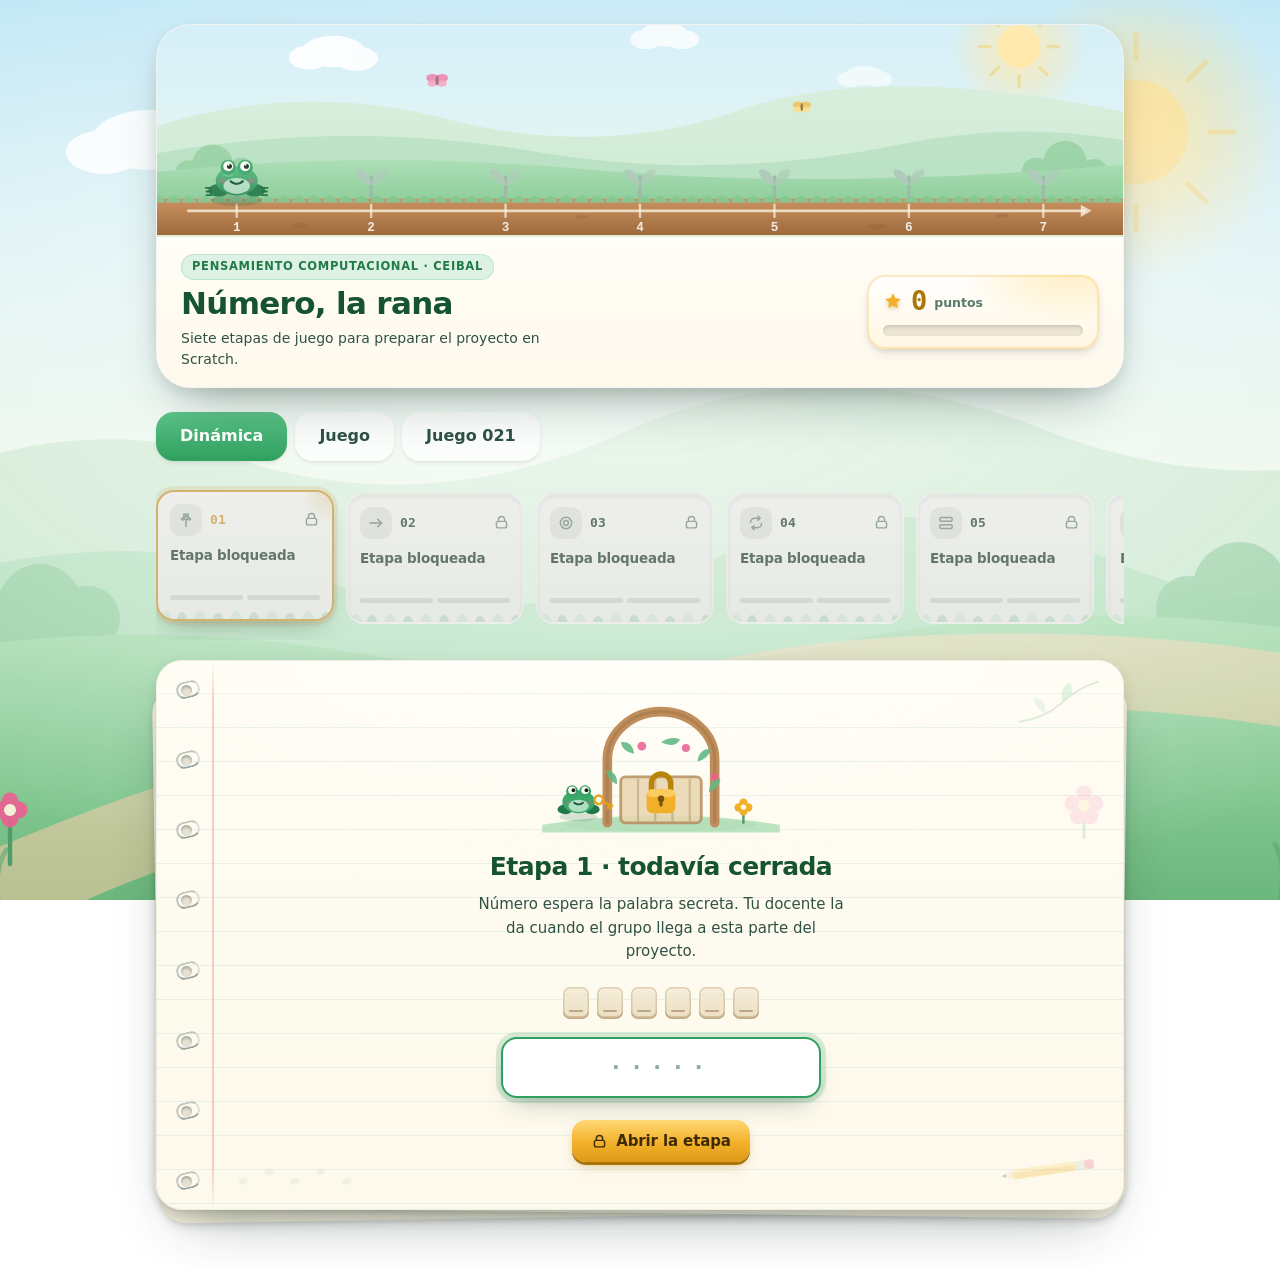
==== commit b3bbba00: "Agrega pestaña Juego 021: fracciones equivalentes con contraseña Co-Authored-By: Claude Sonnet 5.5 <" ====
--- a/index.html
+++ b/index.html
@@ -4,1313 +4,7 @@
 <meta charset="UTF-8">
 <meta name="viewport" content="width=device-width, initial-scale=1">
 <title>Número, la rana — Juegos del proyecto</title>
-<style>
-/* ============================================================
-   EL JARDÍN DE NÚMERO — dirección de arte
-   Sólo presentación: colores, capas, ilustración y movimiento.
-   ============================================================ */
-:root{
-  /* tinta (una sola familia, verdosa) */
-  --ink:#10261C;
-  --ink-2:#2F5245;
-  --ink-3:#567A6B;
-  --ink-4:#8DA99E;
-  --line:#DCE7DE;
-  --line-2:#EBF1EA;
-
-  /* papel del cuaderno */
-  --paper:#FFFCF2;
-  --paper-2:#F8F2E1;
-  --paper-3:#EFE6D0;
-  --rule:#D8E7E3;
-  --margin:#EFA79D;
-
-  /* VERDE → progreso y respuestas correctas */
-  --leaf:#2FA05E;
-  --leaf-d:#227A48;
-  --leaf-dd:#16532F;
-  --leaf-b:#5CC488;
-  --leaf-bb:#9BE0B4;
-  --leaf-l:#DDF2E4;
-  --leaf-ll:#F0FAF3;
-
-  /* AMARILLO → recompensa y atención */
-  --sun:#F2B02A;
-  --sun-d:#A9760A;
-  --sun-b:#FFD873;
-  --sun-l:#FFF4D9;
-  --sun-ink:#3E2A05;
-
-  /* AZUL / CELESTE → información y cielo */
-  --sky:#9CDCF2;
-  --sky-2:#C7ECF8;
-  --sky-l:#E7F6FC;
-  --blue:#3B7CC9;
-  --blue-d:#295A96;
-  --blue-l:#E4EFFB;
-
-  /* JARDÍN → rosa, naranja, violeta, tierra */
-  --petal:#EC5F92;
-  --petal-d:#BF3D6E;
-  --petal-l:#FDE9F0;
-  --orange:#F0813C;
-  --orange-d:#C25C1D;
-  --violet:#9268D6;
-  --violet-d:#6C46AC;
-  --violet-l:#EFE7FC;
-  --soil:#B27B4C;
-  --soil-d:#8B5C33;
-  --soil-l:#D9BB92;
-  --wood:#C08E5C;
-  --wood-d:#8E6236;
-
-  /* categorías de bloques (píldoras de pista) — tonos oscuros para texto blanco */
-  --c-evento:#A9760A;
-  --c-movimiento:#2A578F;
-  --c-control:#AE6510;
-  --c-apariencia:#5E3B96;
-  --c-lapiz:#0A6D57;
-
-  /* espaciado (escala 4) */
-  --s1:4px; --s2:8px; --s3:12px; --s4:16px; --s5:20px; --s6:24px; --s7:32px; --s8:40px; --s9:56px;
-
-  /* radios */
-  --r1:12px; --r2:18px; --r3:26px; --r4:34px;
-
-  /* elevación por capas */
-  --e0:0 1px 2px rgba(16,38,28,.06);
-  --e1:0 2px 4px rgba(16,38,28,.08), 0 1px 2px rgba(16,38,28,.04);
-  --e2:0 6px 14px -6px rgba(16,38,28,.22), 0 2px 4px rgba(16,38,28,.06);
-  --e3:0 14px 28px -14px rgba(16,38,28,.34), 0 3px 8px rgba(16,38,28,.08);
-  --e4:0 28px 56px -26px rgba(16,38,28,.44), 0 6px 16px rgba(16,38,28,.10);
-
-  --font:system-ui,-apple-system,"Segoe UI Variable Display","Segoe UI",Cantarell,"Noto Sans","DejaVu Sans",sans-serif;
-  --mono:ui-monospace,"DejaVu Sans Mono",Menlo,Consolas,monospace;
-  --ease:cubic-bezier(.22,.7,.25,1);
-  --bounce:cubic-bezier(.34,1.42,.5,1);
-}
-
-*{box-sizing:border-box;}
-html,body{margin:0;padding:0;}
-html{scroll-behavior:smooth;}
-body{
-  font-family:var(--font);
-  color:var(--ink);
-  font-size:16px;
-  line-height:1.55;
-  background:linear-gradient(180deg,#BEE7F6 0%,#D8F0F3 26%,#E9F6E9 52%,#DDF0DC 76%,#CFE8CC 100%);
-  background-attachment:fixed;
-  min-height:100vh;
-  -webkit-font-smoothing:antialiased;
-  text-rendering:optimizeLegibility;
-  overflow-x:hidden;
-}
-
-/* ============================================================
-   CAPA 0 · EL MUNDO (fondo del jardín, detrás de todo)
-   ============================================================ */
-.mundo{
-  position:fixed;inset:0;z-index:0;pointer-events:none;overflow:hidden;
-}
-.mundo svg{
-  position:absolute;left:50%;bottom:0;width:1440px;width:max(1440px,100%);height:100%;
-  transform:translateX(-50%);
-}
-/* velo que levanta el contraste del contenido central */
-.mundo::after{
-  content:"";position:absolute;inset:0;
-  background:radial-gradient(120% 78% at 50% 42%, rgba(255,255,255,.62) 0%, rgba(255,255,255,.30) 44%, rgba(255,255,255,0) 74%);
-}
-.chispa{
-  position:absolute;width:7px;height:7px;border-radius:50%;
-  background:radial-gradient(circle at 35% 32%, #fff, var(--sun-b) 62%, rgba(255,216,115,0) 72%);
-  opacity:0;
-}
-
-.app{
-  position:relative;z-index:1;
-  max-width:1000px;margin:0 auto;padding:var(--s6) var(--s4) var(--s9);
-}
-
-h1,h2,h3{font-weight:800;letter-spacing:-.022em;margin:0;line-height:1.16;}
-p{margin:0;}
-.eyebrow{
-  display:inline-flex;align-items:center;gap:6px;
-  font-size:11.5px;letter-spacing:.06em;text-transform:uppercase;
-  color:var(--leaf-d);font-weight:800;margin:0;
-  background:var(--leaf-l);border-radius:99px;padding:4px 11px;
-  box-shadow:inset 0 0 0 1px rgba(47,160,94,.18);
-}
-.svg-ico{
-  width:1em;height:1em;display:inline-block;vertical-align:-.14em;fill:none;
-  stroke:currentColor;stroke-width:2;stroke-linecap:round;stroke-linejoin:round;
-}
-.svg-ico.fill{fill:currentColor;stroke:none;}
-::selection{background:var(--sun-b);color:var(--ink);}
-:focus-visible{outline:3px solid var(--leaf);outline-offset:3px;border-radius:6px;}
-
-/* ============================================================
-   CAPA 1 · CABECERA (pequeño paisaje)
-   ============================================================ */
-.hero{
-  position:relative;
-  background:#fff;
-  border-radius:var(--r4);
-  overflow:hidden;
-  box-shadow:var(--e4), inset 0 0 0 3px rgba(255,255,255,.9);
-  border:1px solid rgba(16,38,28,.06);
-}
-#escena{display:block;width:100%;height:auto;}
-/* brillo suave sobre la escena, como vidrio de acuario */
-.hero::after{
-  content:"";position:absolute;left:0;right:0;top:0;height:58%;pointer-events:none;
-  background:linear-gradient(180deg,rgba(255,255,255,.30),rgba(255,255,255,0));
-}
-
-.hero-bar{
-  position:relative;z-index:2;
-  display:flex;flex-wrap:wrap;align-items:center;justify-content:space-between;
-  gap:var(--s4);padding:var(--s5) var(--s6);
-  background:linear-gradient(180deg,#FFFDF7 0%,#FFF9EC 100%);
-  border-top:2px solid rgba(47,160,94,.14);
-}
-.hero-bar .hero-txt{flex:1 1 340px;}
-.hero-bar h1{
-  font-size:clamp(23px,3.1vw,31px);margin-top:6px;
-  color:var(--leaf-dd);
-  text-shadow:0 2px 0 rgba(255,255,255,.9);
-}
-.hero-bar .lema{font-size:14px;color:var(--ink-2);margin-top:var(--s2);max-width:44ch;}
-
-/* --- marcador de puntos --- */
-.marcador{
-  min-width:232px;padding:var(--s3) var(--s4) 13px;
-  background:linear-gradient(180deg,#FFFFFF 0%,#FFF7E2 100%);
-  border-radius:var(--r2);
-  box-shadow:var(--e2), inset 0 0 0 2px rgba(242,176,42,.28);
-  position:relative;
-}
-.marcador::before{
-  content:"";position:absolute;inset:0;border-radius:var(--r2);pointer-events:none;
-  background:radial-gradient(80% 120% at 88% -10%, rgba(255,216,115,.45), rgba(255,216,115,0) 62%);
-}
-.marcador .top{display:flex;align-items:center;gap:var(--s2);position:relative;}
-.marcador .estrella{
-  color:var(--sun);font-size:20px;display:flex;
-  filter:drop-shadow(0 2px 2px rgba(169,118,10,.35));
-}
-.marcador .cifra{
-  font-family:var(--mono);font-size:27px;font-weight:700;letter-spacing:-.04em;
-  font-variant-numeric:tabular-nums;color:var(--sun-d);line-height:1;
-  display:inline-block;
-}
-.marcador .lbl{font-size:12.5px;color:var(--ink-3);font-weight:600;align-self:flex-end;margin-bottom:2px;}
-.marcador .barra{
-  height:11px;border-radius:99px;margin-top:11px;position:relative;overflow:hidden;
-  background:#EBE4D2;box-shadow:inset 0 2px 3px rgba(16,38,28,.14);
-}
-.marcador .relleno{
-  height:100%;width:0;border-radius:99px;position:relative;
-  background:linear-gradient(180deg,var(--leaf-b) 0%,var(--leaf) 55%,var(--leaf-d) 100%);
-  box-shadow:0 0 10px rgba(47,160,94,.5);
-  transition:width .7s var(--ease);
-}
-.marcador .relleno::after{
-  content:"";position:absolute;inset:0;border-radius:99px;
-  background:linear-gradient(180deg,rgba(255,255,255,.55),rgba(255,255,255,0) 55%);
-}
-.marcador.pulso .cifra{animation:pop .5s var(--bounce);}
-.marcador.pulso .estrella{animation:gira-estrella .6s var(--ease);}
-@keyframes pop{0%{transform:scale(1);}38%{transform:scale(1.24);}100%{transform:scale(1);}}
-@keyframes gira-estrella{
-  0%{transform:rotate(0) scale(1);}
-  45%{transform:rotate(22deg) scale(1.3);}
-  100%{transform:rotate(0) scale(1);}
-}
-
-.chip-suma{
-  position:fixed;font-family:var(--mono);font-weight:700;font-size:16px;color:#fff;
-  background:linear-gradient(180deg,var(--leaf-b),var(--leaf-d));
-  padding:3px 10px;border-radius:99px;
-  box-shadow:0 4px 10px -3px rgba(22,83,47,.6), inset 0 1px 0 rgba(255,255,255,.4);
-  pointer-events:none;z-index:60;animation:sube 1.05s var(--ease) forwards;
-}
-@keyframes sube{
-  0%{opacity:0;transform:translateY(6px) scale(.7);}
-  20%{opacity:1;transform:translateY(-4px) scale(1.1);}
-  34%{transform:translateY(-8px) scale(1);}
-  100%{opacity:0;transform:translateY(-46px) scale(.9);}
-}
-
-/* ============================================================
-   CAPA 2 · EL CAMINO DE ETAPAS
-   ============================================================ */
-.pestanias{display:flex;gap:var(--s2);margin:var(--s6) 0 0;}
-.pestania{
-  font:inherit;font-weight:700;cursor:pointer;border:0;padding:var(--s3) var(--s6);
-  border-radius:var(--r2);background:rgba(255,255,255,.7);color:var(--ink-2,#3b5a4a);
-  box-shadow:var(--e1,0 1px 3px rgba(16,38,28,.15));transition:transform .18s var(--ease), background .18s var(--ease);
-}
-.pestania:hover{transform:translateY(-2px);}
-.pestania.on{background:linear-gradient(180deg,var(--leaf-b),var(--leaf));color:#fff;}
-[hidden]{display:none !important;}
-.camino{margin:var(--s6) 0 var(--s5);position:relative;}
-.hoja-juego{margin-top:var(--s5);padding:var(--s6);}
-.rail{
-  display:flex;gap:var(--s3);overflow-x:auto;padding:var(--s2) 4px var(--s4);
-  scroll-snap-type:x proximity;scrollbar-width:thin;scrollbar-color:rgba(47,160,94,.35) transparent;
-}
-.rail::-webkit-scrollbar{height:8px;}
-.rail::-webkit-scrollbar-thumb{background:rgba(47,160,94,.32);border-radius:99px;}
-.rail::-webkit-scrollbar-track{background:rgba(255,255,255,.4);border-radius:99px;}
-
-.etapa-card{
-  --acc-rgb:47,160,94;
-  position:relative;flex:none;width:178px;scroll-snap-align:start;text-align:left;cursor:pointer;
-  background:linear-gradient(180deg,#FFFFFF 0%,#FBFDF9 100%);
-  border:2px solid rgba(16,38,28,.07);
-  border-radius:var(--r2);
-  padding:var(--s3) var(--s3) 13px;
-  box-shadow:var(--e1);
-  font-family:inherit;color:var(--ink);overflow:hidden;
-  transition:border-color .22s var(--ease), box-shadow .22s var(--ease),
-             transform .22s var(--bounce), background .22s var(--ease);
-}
-/* pastito decorativo al pie de cada tarjeta */
-.etapa-card::after{
-  content:"";position:absolute;left:0;right:0;bottom:0;height:9px;
-  background:
-    radial-gradient(6px 9px at 8px 10px, var(--leaf-bb) 96%, transparent 100%),
-    radial-gradient(5px 8px at 24px 10px, var(--leaf-b) 96%, transparent 100%),
-    radial-gradient(6px 9px at 42px 10px, var(--leaf-bb) 96%, transparent 100%),
-    radial-gradient(5px 7px at 60px 10px, var(--leaf-b) 96%, transparent 100%),
-    radial-gradient(6px 9px at 78px 10px, var(--leaf-bb) 96%, transparent 100%),
-    radial-gradient(5px 8px at 96px 10px, var(--leaf-b) 96%, transparent 100%),
-    radial-gradient(6px 9px at 114px 10px, var(--leaf-bb) 96%, transparent 100%),
-    radial-gradient(5px 7px at 132px 10px, var(--leaf-b) 96%, transparent 100%),
-    radial-gradient(6px 9px at 150px 10px, var(--leaf-bb) 96%, transparent 100%),
-    radial-gradient(5px 8px at 168px 10px, var(--leaf-b) 96%, transparent 100%);
-  opacity:.55;pointer-events:none;
-}
-.etapa-card:hover{transform:translateY(-4px) rotate(-.5deg);box-shadow:var(--e3);border-color:rgba(var(--acc-rgb),.85);}
-.etapa-card:active{transform:translateY(-1px);}
-
-.etapa-card .fila1{display:flex;align-items:center;gap:var(--s2);margin-bottom:10px;}
-.etapa-card .ico-etapa{
-  width:32px;height:32px;flex:none;border-radius:11px;
-  display:flex;align-items:center;justify-content:center;font-size:18px;
-  background:rgba(var(--acc-rgb),.14);
-  color:rgb(var(--acc-rgb));
-  box-shadow:inset 0 0 0 1.5px rgba(var(--acc-rgb),.30);
-  transition:transform .25s var(--bounce), background .2s var(--ease);
-}
-.etapa-card:hover .ico-etapa{transform:rotate(-8deg) scale(1.08);}
-.etapa-card .badge{
-  font-family:var(--mono);font-size:13px;font-weight:700;color:var(--ink-3);letter-spacing:.02em;
-}
-.etapa-card .estado{margin-left:auto;display:flex;font-size:17px;color:var(--ink-4);}
-.etapa-card .nom{
-  font-size:13.5px;font-weight:750;line-height:1.35;letter-spacing:-.014em;
-  display:-webkit-box;-webkit-line-clamp:2;-webkit-box-orient:vertical;overflow:hidden;min-height:37px;
-}
-.etapa-card .dots{display:flex;gap:4px;margin-top:var(--s3);margin-bottom:6px;}
-.etapa-card .dots i{
-  flex:1;height:5px;border-radius:99px;background:rgba(16,38,28,.09);
-  transition:background .3s var(--ease), box-shadow .3s var(--ease);
-}
-.etapa-card .dots i.on{
-  background:linear-gradient(90deg,var(--leaf-b),var(--leaf));
-  box-shadow:0 1px 3px rgba(47,160,94,.45);
-}
-
-/* --- BLOQUEADA: oscurecida pero integrada al jardín --- */
-.etapa-card.bloqueada{
-  background:linear-gradient(180deg,#EDF0E9 0%,#E4EAE0 100%);
-  border-color:transparent;box-shadow:inset 0 2px 5px rgba(16,38,28,.07);
-  filter:saturate(.5);
-}
-.etapa-card.bloqueada::after{opacity:.28;}
-.etapa-card.bloqueada .nom{color:var(--ink-3);}
-.etapa-card.bloqueada .ico-etapa{background:rgba(16,38,28,.06);color:var(--ink-4);box-shadow:none;}
-.etapa-card.bloqueada .estado{color:var(--ink-4);}
-
-/* --- DISPONIBLE: brillo muy sutil --- */
-.etapa-card:not(.bloqueada):not(.completa){
-  background:linear-gradient(180deg,#FFFFFF 0%,#FFFCF0 100%);
-}
-.etapa-card:not(.bloqueada):not(.completa) .estado{color:var(--sun-d);}
-
-/* --- COMPLETADA: floreció --- */
-.etapa-card.completa{
-  background:linear-gradient(180deg,#FFFFFF 0%,#F1FBF4 100%);
-  border-color:rgba(47,160,94,.42);
-}
-.etapa-card.completa .estado{
-  color:#fff;background:var(--leaf);border-radius:50%;width:22px;height:22px;
-  align-items:center;justify-content:center;font-size:13px;
-  box-shadow:0 2px 5px -1px rgba(22,83,47,.5);
-  animation:sello-pop .45s var(--bounce);
-}
-.etapa-card.completa .ico-etapa{animation:florecer .55s var(--bounce);}
-@keyframes florecer{0%{transform:scale(.6) rotate(-25deg);}60%{transform:scale(1.16) rotate(6deg);}100%{transform:none;}}
-@keyframes sello-pop{0%{transform:scale(0);}62%{transform:scale(1.25);}100%{transform:scale(1);}}
-
-/* --- ACTIVA --- */
-.etapa-card.activa{
-  border-color:rgb(var(--acc-rgb));
-  box-shadow:0 0 0 4px rgba(var(--acc-rgb),.20), var(--e3);
-  transform:translateY(-3px);
-}
-.etapa-card.activa .badge{color:rgb(var(--acc-rgb));}
-.etapa-card.activa::before{
-  content:"";position:absolute;top:-30px;right:-30px;width:66px;height:66px;border-radius:50%;
-  background:radial-gradient(circle, rgba(var(--acc-rgb),.30), rgba(255,255,255,0) 62%);
-  pointer-events:none;
-}
-
-/* ============================================================
-   CAPA 3 · EL CUADERNO
-   ============================================================ */
-.papel-stack{position:relative;}
-/* dos hojas apiladas debajo, apenas rotadas */
-.papel-stack::before,.papel-stack::after{
-  content:"";position:absolute;inset:14px 0 0;border-radius:var(--r3);
-  background:var(--paper-2);box-shadow:var(--e2);z-index:0;
-}
-.papel-stack::before{transform:rotate(-.9deg) translateY(6px);}
-.papel-stack::after{transform:rotate(.7deg) translateY(3px);}
-
-.hoja{
-  position:relative;z-index:1;
-  background:
-    radial-gradient(120% 60% at 50% 0%, #FFFEF8 0%, rgba(255,254,248,0) 60%),
-    linear-gradient(180deg,var(--paper) 0%, #FDF9EC 100%);
-  border-radius:var(--r3);
-  box-shadow:var(--e4), inset 0 0 0 1px rgba(16,38,28,.05);
-  padding:var(--s7) var(--s7) var(--s8) 74px;
-  overflow:hidden;
-  animation:entra-hoja .42s var(--ease);
-}
-@keyframes entra-hoja{
-  from{opacity:0;transform:translateY(12px) scale(.985);}
-  to{opacity:1;transform:none;}
-}
-/* renglones */
-.hoja::before{
-  content:"";position:absolute;inset:0;pointer-events:none;z-index:0;
-  background:repeating-linear-gradient(to bottom, transparent 0 33px, var(--rule) 33px 34px);
-  opacity:.55;
-  -webkit-mask-image:linear-gradient(180deg,transparent 0,#000 46px);
-  mask-image:linear-gradient(180deg,transparent 0,#000 46px);
-}
-/* margen */
-.hoja::after{
-  content:"";position:absolute;top:0;bottom:0;left:56px;width:2px;z-index:0;
-  background:linear-gradient(180deg,rgba(239,167,157,0),var(--margin) 8%,var(--margin) 92%,rgba(239,167,157,0));
-  opacity:.55;pointer-events:none;
-}
-/* espiral metálica */
-.hoja .espiral{
-  position:absolute;top:var(--s6);bottom:var(--s6);left:20px;width:20px;pointer-events:none;z-index:3;
-  display:flex;flex-direction:column;justify-content:space-between;
-}
-.espiral i{
-  position:relative;width:20px;height:11px;
-}
-.espiral i::before{ /* agujero */
-  content:"";position:absolute;left:5px;top:1px;width:11px;height:11px;border-radius:50%;
-  background:#E6E1D2;box-shadow:inset 0 2px 2.5px rgba(16,38,28,.30), 0 1px 0 rgba(255,255,255,.9);
-}
-.espiral i::after{ /* alambre */
-  content:"";position:absolute;left:0;top:-3px;width:20px;height:13px;
-  border-radius:99px;
-  border:2.6px solid #BFC6C1;
-  border-bottom-color:#9BA5A0;border-right-color:#D8DEDA;
-  transform:rotate(-14deg);
-}
-.hoja > *{position:relative;z-index:2;}
-/* garabatos del cuaderno: muy sutiles, detrás del texto */
-.hoja .hoja-deco{
-  position:absolute;inset:0;z-index:1;pointer-events:none;opacity:.5;
-}
-.hoja .hoja-deco svg{position:absolute;overflow:visible;}
-.hoja .hoja-deco .d-hoja1{top:14px;right:22px;width:86px;}
-.hoja .hoja-deco .d-huella{bottom:18px;left:78px;width:120px;opacity:.55;}
-.hoja .hoja-deco .d-lapiz{bottom:26px;right:26px;width:104px;}
-.hoja .hoja-deco .d-flor{top:120px;right:14px;width:52px;}
-
-.enc{margin-bottom:var(--s6);}
-.enc h2{
-  font-size:clamp(22px,2.6vw,28px);margin-top:10px;color:var(--leaf-dd);
-  text-shadow:0 2px 0 rgba(255,255,255,.75);
-}
-.titulo-act{
-  font-size:18.5px;font-weight:800;letter-spacing:-.018em;color:var(--ink);
-  display:flex;align-items:center;gap:var(--s2);
-}
-.titulo-act::before{
-  content:"";width:10px;height:22px;border-radius:99px;flex:none;
-  background:linear-gradient(180deg,var(--sun-b),var(--sun));
-  box-shadow:0 1px 3px rgba(169,118,10,.4);
-}
-.consigna{margin-top:10px;font-size:15px;color:var(--ink-2);max-width:64ch;}
-.consigna strong{color:var(--leaf-dd);font-weight:750;}
-.bloque-act{margin-top:var(--s6);}
-.lienzo{margin-top:var(--s5);}
-
-/* ============================================================
-   BOTONES
-   ============================================================ */
-.btn{
-  position:relative;
-  font-family:inherit;font-size:15px;font-weight:750;cursor:pointer;letter-spacing:-.008em;
-  border:0;border-radius:14px;padding:12px 19px;
-  background:#fff;color:var(--ink);
-  box-shadow:0 3px 0 rgba(16,38,28,.13), var(--e1);
-  display:inline-flex;align-items:center;gap:var(--s2);text-decoration:none;
-  transition:background .18s var(--ease), box-shadow .16s var(--ease),
-             transform .16s var(--ease), color .18s var(--ease);
-}
-.btn .svg-ico{font-size:17px;}
-.btn:hover:not(:disabled){transform:translateY(-2px);box-shadow:0 5px 0 rgba(16,38,28,.13), var(--e3);}
-.btn:active:not(:disabled){transform:translateY(2px);box-shadow:0 1px 0 rgba(16,38,28,.13), var(--e0);}
-.btn:disabled{opacity:.5;cursor:default;box-shadow:none;transform:none;}
-
-.btn-1{
-  background:linear-gradient(180deg,var(--leaf-b) 0%,var(--leaf) 52%,var(--leaf-d) 100%);
-  color:#fff;text-shadow:0 1px 1px rgba(16,60,36,.4);
-  box-shadow:0 3px 0 var(--leaf-dd), 0 6px 14px -6px rgba(22,83,47,.7);
-}
-.btn-1:hover:not(:disabled){filter:brightness(1.06);box-shadow:0 5px 0 var(--leaf-dd), 0 10px 18px -8px rgba(22,83,47,.7);}
-.btn-1:active:not(:disabled){box-shadow:0 1px 0 var(--leaf-dd), var(--e0);}
-
-.btn-2{
-  background:#fff;color:var(--ink-2);
-  box-shadow:0 3px 0 rgba(16,38,28,.10), inset 0 0 0 2px var(--line);
-}
-.btn-2:hover:not(:disabled){color:var(--leaf-dd);box-shadow:0 5px 0 rgba(16,38,28,.10), inset 0 0 0 2px var(--leaf-b);}
-.btn-2:active:not(:disabled){box-shadow:0 1px 0 rgba(16,38,28,.10), inset 0 0 0 2px var(--leaf-b);}
-
-.btn-sol{
-  background:linear-gradient(180deg,var(--sun-b) 0%,var(--sun) 55%,#DE9A18 100%);
-  color:var(--sun-ink);
-  box-shadow:0 3px 0 #A9760A, 0 6px 14px -6px rgba(169,118,10,.7);
-}
-.btn-sol:hover:not(:disabled){filter:brightness(1.05);box-shadow:0 5px 0 #A9760A, 0 10px 18px -8px rgba(169,118,10,.7);}
-.btn-sol:active:not(:disabled){box-shadow:0 1px 0 #A9760A, var(--e0);}
-
-.btn-cta{
-  background:linear-gradient(180deg,var(--leaf-b) 0%,var(--leaf) 52%,var(--leaf-d) 100%);
-  color:#fff;font-size:16.5px;padding:14px 24px;text-shadow:0 1px 1px rgba(16,60,36,.4);
-  box-shadow:0 4px 0 var(--leaf-dd), 0 10px 20px -8px rgba(22,83,47,.75);
-}
-.btn-cta:hover:not(:disabled){filter:brightness(1.06);box-shadow:0 6px 0 var(--leaf-dd), 0 14px 24px -10px rgba(22,83,47,.75);}
-.btn-cta:active:not(:disabled){box-shadow:0 1px 0 var(--leaf-dd), var(--e0);}
-
-.fila{display:flex;flex-wrap:wrap;gap:var(--s3);margin-top:var(--s6);align-items:center;}
-
-/* ============================================================
-   FEEDBACK
-   ============================================================ */
-.fb{
-  position:relative;
-  display:none;margin-top:var(--s5);padding:var(--s4) var(--s5);border-radius:var(--r2);
-  gap:var(--s3);align-items:flex-start;overflow:hidden;
-}
-.fb.on{display:flex;animation:entra-fb .34s var(--bounce);}
-@keyframes entra-fb{
-  0%{opacity:0;transform:translateY(8px) scale(.97);}
-  100%{opacity:1;transform:none;}
-}
-.fb::before{ /* franja de color a la izquierda */
-  content:"";position:absolute;left:0;top:0;bottom:0;width:6px;
-}
-.fb .ic{
-  font-size:18px;line-height:1;flex:none;
-  width:34px;height:34px;border-radius:12px;
-  display:flex;align-items:center;justify-content:center;color:#fff;
-}
-.fb .tit{font-weight:800;font-size:15.5px;letter-spacing:-.014em;}
-.fb .txt{font-size:14.5px;color:var(--ink-2);margin-top:3px;line-height:1.5;}
-.fb .pista{
-  margin-top:var(--s3);padding-top:var(--s3);border-top:1.5px dashed rgba(16,38,28,.14);
-  font-size:14px;color:var(--ink-2);display:flex;align-items:center;gap:var(--s2);flex-wrap:wrap;
-}
-
-.fb-ok{
-  background:linear-gradient(180deg,#F2FBF5 0%,#E6F7EC 100%);
-  box-shadow:inset 0 0 0 2px rgba(47,160,94,.26), var(--e1);
-}
-.fb-ok::before{background:linear-gradient(180deg,var(--leaf-b),var(--leaf-d));}
-.fb-ok .ic{background:linear-gradient(180deg,var(--leaf-b),var(--leaf-d));box-shadow:0 3px 7px -2px rgba(22,83,47,.6);}
-.fb-ok .tit{color:var(--leaf-dd);}
-/* chispitas de celebración en el borde */
-.fb-ok::after{
-  content:"";position:absolute;top:-10px;right:-10px;width:96px;height:96px;pointer-events:none;
-  background:
-    radial-gradient(4px 4px at 20px 34px, var(--sun-b) 96%, transparent),
-    radial-gradient(3px 3px at 48px 18px, var(--leaf-b) 96%, transparent),
-    radial-gradient(3.5px 3.5px at 66px 46px, var(--petal) 96%, transparent),
-    radial-gradient(3px 3px at 34px 62px, var(--sun) 96%, transparent);
-  opacity:.75;
-}
-
-.fb-casi{
-  background:linear-gradient(180deg,#FFFAEC 0%,#FFF4D8 100%);
-  box-shadow:inset 0 0 0 2px rgba(242,176,42,.34), var(--e1);
-}
-.fb-casi::before{background:linear-gradient(180deg,var(--sun-b),var(--sun-d));}
-.fb-casi .ic{background:linear-gradient(180deg,var(--sun-b),var(--sun));color:var(--sun-ink);box-shadow:0 3px 7px -2px rgba(169,118,10,.6);}
-.fb-casi .tit{color:var(--sun-d);}
-
-.fb-info{
-  background:linear-gradient(180deg,#F3F9FE 0%,#E7F1FC 100%);
-  box-shadow:inset 0 0 0 2px rgba(59,124,201,.24), var(--e1);
-}
-.fb-info::before{background:linear-gradient(180deg,#7FB2E8,var(--blue-d));}
-.fb-info .ic{background:linear-gradient(180deg,#7FB2E8,var(--blue));box-shadow:0 3px 7px -2px rgba(41,90,150,.5);}
-.fb-info .tit{color:var(--blue-d);}
-
-/* pasos */
-.pasos{display:flex;gap:5px;align-items:center;margin-top:var(--s5);flex-wrap:wrap;}
-.pasos i{
-  width:28px;height:7px;border-radius:99px;background:rgba(16,38,28,.10);
-  transition:background .3s var(--ease), transform .3s var(--bounce);
-}
-.pasos i.hecho{background:linear-gradient(90deg,var(--leaf-b),var(--leaf));box-shadow:0 1px 3px rgba(47,160,94,.4);}
-.pasos i.actual{
-  background:linear-gradient(90deg,var(--sun-b),var(--sun));transform:scaleY(1.5);
-  box-shadow:0 1px 4px rgba(169,118,10,.45);
-}
-.pasos .n{
-  font-family:var(--mono);font-size:12.5px;color:var(--ink-3);margin-left:var(--s3);
-  font-variant-numeric:tabular-nums;font-weight:600;
-}
-
-/* ============================================================
-   VITRINA (¿objeto o fondo?)
-   ============================================================ */
-.vitrina{
-  position:relative;border-radius:var(--r2);height:176px;
-  display:flex;align-items:center;justify-content:center;overflow:hidden;
-  background:
-    radial-gradient(60px 60px at 84% 22%, rgba(255,216,115,.7), rgba(255,216,115,0) 70%),
-    linear-gradient(180deg,#CFEEF9 0%,#E4F5F1 46%,#BFE4C6 62%,#A8D8B4 100%);
-  box-shadow:inset 0 0 0 2px rgba(16,38,28,.06), inset 0 -18px 30px -20px rgba(22,83,47,.4);
-}
-/* colinas dentro de la vitrina */
-.vitrina::before{
-  content:"";position:absolute;left:-10%;right:-10%;bottom:34%;height:64px;
-  border-radius:50% 50% 0 0;background:#C3E7CB;
-}
-/* pastito al pie */
-.vitrina::after{
-  content:"";position:absolute;left:0;right:0;bottom:0;height:15px;
-  background-image:radial-gradient(9px 15px at 50% 100%, #7FC48F 0 99%, rgba(127,196,143,0) 100%);
-  background-size:17px 15px;background-repeat:repeat-x;background-position:0 100%;
-  opacity:.75;
-}
-.vitrina .pieza{
-  position:relative;font-size:66px;line-height:1;z-index:1;
-  filter:drop-shadow(0 10px 8px rgba(16,38,28,.22));
-}
-/* hoja de nenúfar bajo la pieza */
-.vitrina .pieza::before{
-  content:"";position:absolute;left:50%;bottom:-16px;width:112px;height:26px;
-  transform:translateX(-50%);border-radius:50%;
-  background:radial-gradient(closest-side, rgba(255,255,255,.85), rgba(255,255,255,0));
-  z-index:-1;
-}
-.vitrina .pieza.entra{animation:brinco .62s var(--bounce);}
-@keyframes brinco{
-  0%{transform:translateY(14px) scale(.7) rotate(-8deg);opacity:0;}
-  55%{transform:translateY(-14px) scale(1.08) rotate(4deg);opacity:1;}
-  100%{transform:none;opacity:1;}
-}
-
-/* --- tarjetas de opción --- */
-.tarjetas{display:grid;grid-template-columns:1fr 1fr;gap:var(--s4);margin-top:var(--s5);}
-.tarjeta-op{
-  position:relative;overflow:hidden;
-  text-align:left;cursor:pointer;font-family:inherit;color:var(--ink);
-  background:linear-gradient(180deg,#FFFFFF 0%,#FCFBF4 100%);
-  border:2px solid var(--line);border-radius:var(--r2);
-  padding:var(--s4) var(--s5);
-  box-shadow:0 3px 0 rgba(16,38,28,.08), var(--e1);
-  display:flex;gap:var(--s3);align-items:flex-start;
-  transition:border-color .2s var(--ease), box-shadow .2s var(--ease),
-             transform .2s var(--bounce), background .2s var(--ease);
-}
-.tarjeta-op::after{
-  content:"";position:absolute;top:-30px;right:-30px;width:90px;height:90px;border-radius:50%;
-  background:radial-gradient(circle, rgba(156,220,242,.35), transparent 68%);
-  transition:transform .3s var(--ease);
-}
-.tarjeta-op:hover:not(:disabled){
-  border-color:var(--leaf-b);transform:translateY(-4px) rotate(-.6deg);
-  box-shadow:0 6px 0 rgba(16,38,28,.08), var(--e3);
-}
-.tarjeta-op:hover:not(:disabled)::after{transform:scale(1.3);}
-.tarjeta-op:active:not(:disabled){transform:translateY(-1px);}
-.tarjeta-op:disabled{cursor:default;}
-.tarjeta-op .mini{
-  font-size:20px;color:var(--blue);flex:none;
-  width:40px;height:40px;border-radius:13px;display:flex;align-items:center;justify-content:center;
-  background:var(--blue-l);box-shadow:inset 0 0 0 1.5px rgba(59,124,201,.2);
-  transition:background .2s var(--ease), color .2s var(--ease), transform .25s var(--bounce);
-}
-.tarjeta-op:hover:not(:disabled) .mini{transform:rotate(-8deg) scale(1.08);}
-.tarjeta-op .t{font-weight:800;font-size:15.5px;letter-spacing:-.014em;display:block;}
-.tarjeta-op .d{font-size:13px;color:var(--ink-3);line-height:1.45;margin-top:3px;display:block;}
-
-.tarjeta-op.acierto{
-  border-color:var(--leaf);background:linear-gradient(180deg,#F2FBF5,#E4F6EA);
-  box-shadow:0 3px 0 rgba(22,83,47,.2), 0 0 0 4px rgba(47,160,94,.16);
-  animation:acierto-pop .5s var(--bounce);
-}
-.tarjeta-op.acierto .mini{background:var(--leaf);color:#fff;box-shadow:0 3px 7px -2px rgba(22,83,47,.6);}
-.tarjeta-op.fallo{
-  border-color:var(--sun);background:linear-gradient(180deg,#FFFAEC,#FFF3D5);
-  box-shadow:0 3px 0 rgba(169,118,10,.18);
-}
-.tarjeta-op.fallo .mini{background:var(--sun);color:var(--sun-ink);}
-.tarjeta-op.opaca{opacity:.38;filter:saturate(.5);}
-@keyframes acierto-pop{0%{transform:scale(1);}40%{transform:scale(1.035);}100%{transform:scale(1);}}
-
-/* ============================================================
-   PREGUNTAS
-   ============================================================ */
-.pregunta{
-  position:relative;
-  font-size:20px;font-weight:800;letter-spacing:-.022em;line-height:1.38;
-  margin-top:var(--s6);max-width:58ch;color:var(--ink);
-  padding-left:var(--s5);
-}
-.pregunta::before{
-  content:"";position:absolute;left:0;top:6px;bottom:6px;width:5px;border-radius:99px;
-  background:linear-gradient(180deg,var(--leaf-b),var(--leaf-d));
-}
-.opciones{display:grid;gap:10px;margin-top:var(--s5);}
-.op{
-  text-align:left;cursor:pointer;font-family:inherit;font-size:15px;font-weight:600;color:var(--ink);
-  background:linear-gradient(180deg,#FFFFFF 0%,#FCFBF4 100%);
-  border:2px solid var(--line);border-radius:14px;
-  padding:14px 17px;
-  box-shadow:0 3px 0 rgba(16,38,28,.07);
-  display:flex;align-items:center;gap:var(--s3);
-  transition:border-color .18s var(--ease), box-shadow .18s var(--ease),
-             background .18s var(--ease), transform .18s var(--ease);
-}
-.op:hover:not(:disabled){
-  border-color:var(--leaf-b);transform:translateX(5px);
-  box-shadow:0 3px 0 rgba(16,38,28,.07), var(--e2);
-  background:linear-gradient(180deg,#FFFFFF,#F4FBF6);
-}
-.op:active:not(:disabled){transform:translateX(2px) translateY(2px);box-shadow:0 1px 0 rgba(16,38,28,.07);}
-.op .marca{
-  width:26px;height:26px;flex:none;border-radius:50%;
-  border:2.5px solid var(--line);background:#fff;
-  display:flex;align-items:center;justify-content:center;font-size:14px;color:transparent;
-  transition:background .2s var(--ease), border-color .2s var(--ease),
-             color .2s var(--ease), transform .25s var(--bounce);
-}
-.op:hover:not(:disabled) .marca{border-color:var(--leaf-b);}
-.op.acierto{
-  border-color:var(--leaf);background:linear-gradient(180deg,#F2FBF5,#E4F6EA);
-  box-shadow:0 3px 0 rgba(22,83,47,.18), 0 0 0 4px rgba(47,160,94,.14);
-}
-.op.acierto .marca{background:var(--leaf);border-color:var(--leaf);color:#fff;transform:scale(1.1);}
-.op.fallo{border-color:var(--sun);background:linear-gradient(180deg,#FFFAEC,#FFF3D5);}
-.op.fallo .marca{background:var(--sun);border-color:var(--sun);color:var(--sun-ink);}
-.op.opaca{opacity:.38;filter:saturate(.5);}
-
-/* --- el cantero de flores (quiz "flores") --- */
-.jardin{
-  position:relative;overflow:hidden;
-  display:grid;grid-template-columns:repeat(4,1fr);gap:var(--s3);margin-top:var(--s5);
-  padding:var(--s7) var(--s5) var(--s6);border-radius:var(--r2);
-  background:
-    radial-gradient(70px 70px at 88% 14%, rgba(255,216,115,.65), rgba(255,216,115,0) 70%),
-    linear-gradient(180deg,#CFEEF9 0%,#E2F4EE 40%,#BEE4C6 62%,#A7D6B2 72%,#C09062 72%,#A97848 100%);
-  box-shadow:inset 0 0 0 2px rgba(16,38,28,.06), var(--e2);
-}
-/* colinas del fondo del cantero */
-.jardin::before{
-  content:"";position:absolute;left:-12%;right:-12%;top:22%;height:78px;
-  border-radius:50% 50% 0 0;background:#C6E9CE;opacity:.85;
-}
-/* borde de pasto sobre la tierra */
-.jardin::after{
-  content:"";position:absolute;left:0;right:0;top:calc(72% - 13px);height:15px;
-  background-image:radial-gradient(10px 15px at 50% 100%, #77BE88 0 99%, rgba(119,190,136,0) 100%);
-  background-size:19px 15px;background-repeat:repeat-x;background-position:0 100%;
-  opacity:.95;
-}
-.flor{
-  position:relative;z-index:1;
-  background:none;border:0;padding:0;cursor:pointer;display:flex;justify-content:center;
-  transition:transform .22s var(--bounce), filter .22s var(--ease);
-  filter:drop-shadow(0 6px 5px rgba(16,38,28,.18));
-}
-.flor:hover:not(:disabled){transform:translateY(-8px) scale(1.04);filter:drop-shadow(0 12px 9px rgba(16,38,28,.22));}
-.flor:active:not(:disabled){transform:translateY(-3px) scale(1.01);}
-.flor:focus-visible{border-radius:var(--r1);}
-.flor svg{width:100%;max-width:102px;height:auto;overflow:visible;}
-.flor .petalos{transform-origin:50% 50%;transition:transform .24s var(--bounce);}
-.flor:hover:not(:disabled) .petalos{transform:rotate(-8deg) scale(1.05);}
-.flor.buena .petalos{animation:florece .6s var(--bounce) forwards;}
-@keyframes florece{
-  0%{transform:scale(1);}
-  40%{transform:scale(1.22) rotate(10deg);}
-  70%{transform:scale(1.08) rotate(-5deg);}
-  100%{transform:scale(1.12);}
-}
-.flor.buena{filter:drop-shadow(0 0 14px rgba(255,216,115,.9)) drop-shadow(0 8px 6px rgba(16,38,28,.2));}
-.flor.mala{opacity:.4;filter:saturate(.35);transform:translateY(3px) scale(.95);}
-.flor:disabled{cursor:default;}
-
-/* --- juego de la rana saltarina --- */
-.salto{
-  position:relative;overflow:hidden;margin-top:var(--s5);
-  padding:var(--s5) var(--s5) 96px;border-radius:var(--r2);
-  background:linear-gradient(180deg,#CFEEF9 0%,#E2F4EE 40%,#BEE4C6 62%,#A7D6B2 70%,#C09062 70%,#A97848 100%);
-  box-shadow:inset 0 0 0 2px rgba(16,38,28,.06), var(--e2);
-}
-.salto-globo{
-  position:relative;z-index:2;margin:0 auto var(--s4);max-width:420px;text-align:center;
-  background:#fff;border-radius:var(--r2);padding:var(--s3) var(--s4);
-  font-weight:700;font-size:1.25rem;box-shadow:var(--e2);
-}
-.salto-fila{position:relative;z-index:1;display:grid;grid-template-columns:repeat(4,1fr);gap:var(--s3);}
-.salto-flor{cursor:pointer;display:flex;justify-content:center;transition:transform .22s var(--bounce), filter .22s var(--ease);filter:drop-shadow(0 6px 5px rgba(16,38,28,.18));}
-.salto-flor svg{width:100%;max-width:102px;height:auto;overflow:visible;}
-.salto-flor.sel{transform:translateY(-8px) scale(1.08);filter:drop-shadow(0 0 12px rgba(255,216,115,.95)) drop-shadow(0 8px 6px rgba(16,38,28,.2));}
-.salto-flor.buena .petalos{animation:florece .6s var(--bounce) forwards;}
-.salto-flor.mala{animation:sacude .4s;}
-@keyframes sacude{0%,100%{translate:0;}25%{translate:-7px;}75%{translate:7px;}}
-.salto-rana{
-  position:absolute;z-index:2;bottom:14px;width:84px;transform:translateX(-50%);
-  transition:left .28s var(--ease);
-}
-.salto-rana svg{width:100%;height:auto;overflow:visible;display:block;}
-.salto-rana.salta{animation:salto-arco .3s var(--ease);}
-@keyframes salto-arco{50%{margin-bottom:34px;}}
-.salto-ctrl{justify-content:center;margin-top:var(--s4);}
-.salto-ayuda{text-align:center;font-size:.9rem;opacity:.75;margin:var(--s2) 0 0;}
-@media (max-width:520px){.salto{padding-left:var(--s3);padding-right:var(--s3);}.salto-rana{width:64px;}}
-
-/* ============================================================
-   CANTERO NUMÉRICO
-   ============================================================ */
-.cantero-wrap{
-  position:relative;border-radius:var(--r2);overflow:hidden;margin-top:var(--s5);
-  box-shadow:var(--e3), inset 0 0 0 3px var(--wood-d);
-  background:var(--wood);
-}
-/* pastito que asoma sobre el borde del cantero */
-.cantero-wrap::before{
-  content:"";position:absolute;left:0;right:0;top:0;height:11px;z-index:2;pointer-events:none;
-  background-image:radial-gradient(8px 11px at 50% 100%, #6FBA82 0 99%, rgba(111,186,130,0) 100%);
-  background-size:15px 11px;background-repeat:repeat-x;background-position:0 100%;
-  opacity:.95;
-}
-.cantero{
-  display:grid;grid-template-columns:repeat(12,1fr);gap:6px;padding:var(--s4) var(--s3) var(--s3);
-  background:
-    radial-gradient(2px 2px at 12% 30%, rgba(255,255,255,.14), transparent),
-    radial-gradient(2px 2px at 62% 70%, rgba(255,255,255,.12), transparent),
-    radial-gradient(2.5px 2.5px at 82% 24%, rgba(0,0,0,.10), transparent),
-    radial-gradient(2px 2px at 32% 82%, rgba(0,0,0,.10), transparent),
-    linear-gradient(180deg,var(--soil) 0%,var(--soil-d) 100%);
-}
-.hueco{
-  aspect-ratio:1/1;border:0;cursor:pointer;border-radius:10px;padding:0;
-  background:radial-gradient(circle at 50% 34%, #E9DCC3 0%, #DCCBAA 60%, #C9B48E 100%);
-  box-shadow:inset 0 3px 5px rgba(84,58,28,.30), inset 0 -1px 0 rgba(255,255,255,.35);
-  display:flex;align-items:center;justify-content:center;
-  transition:background .18s var(--ease), transform .18s var(--bounce), box-shadow .18s var(--ease);
-}
-.hueco:hover:not(:disabled){
-  background:radial-gradient(circle at 50% 34%, #FBF2DF 0%, #EFE0C2 62%, #DBC7A0 100%);
-  transform:translateY(-3px) scale(1.04);
-  box-shadow:inset 0 3px 5px rgba(84,58,28,.20), 0 5px 9px -4px rgba(60,38,12,.6);
-}
-.hueco svg{width:82%;height:82%;overflow:visible;}
-.hueco.puesta{
-  background:radial-gradient(circle at 50% 34%, #E2F2E4 0%, #CFE7D3 62%, #B7D8BF 100%);
-  box-shadow:inset 0 3px 5px rgba(26,83,53,.22), 0 2px 6px -2px rgba(22,83,47,.5);
-}
-.hueco.puesta svg{animation:planta .5s var(--bounce);}
-@keyframes planta{
-  0%{transform:translateY(10px) scale(.4) rotate(-12deg);opacity:0;}
-  60%{transform:translateY(-4px) scale(1.14) rotate(5deg);opacity:1;}
-  100%{transform:none;opacity:1;}
-}
-.hueco.resaltada{
-  box-shadow:inset 0 0 0 3px var(--sun), inset 0 3px 5px rgba(84,58,28,.24), 0 0 0 3px rgba(242,176,42,.3);
-  animation:latido 1.4s var(--ease) infinite;
-}
-@keyframes latido{0%,100%{filter:brightness(1);}50%{filter:brightness(1.12);}}
-.reglita{
-  display:grid;grid-template-columns:repeat(12,1fr);gap:6px;
-  padding:9px var(--s3) 11px;
-  background:linear-gradient(180deg,#7C5029 0%,#66401F 100%);
-  font-family:var(--mono);font-size:11.5px;font-weight:600;
-  color:rgba(255,255,255,.82);text-align:center;
-  font-variant-numeric:tabular-nums;
-  box-shadow:inset 0 3px 6px -3px rgba(0,0,0,.5);
-}
-.distancias{display:flex;flex-wrap:wrap;gap:var(--s2);margin-top:var(--s5);}
-.dist{
-  font-family:var(--mono);font-size:12.5px;font-weight:600;border-radius:99px;padding:6px 13px;
-  display:inline-flex;align-items:center;gap:var(--s2);font-variant-numeric:tabular-nums;
-  animation:entra-fb .34s var(--bounce) backwards;
-}
-.dist strong{font-weight:800;font-size:13.5px;}
-.dist.igual{
-  background:linear-gradient(180deg,#E9F7EE,#D8F0E1);color:var(--leaf-dd);
-  box-shadow:inset 0 0 0 1.5px rgba(47,160,94,.35);
-}
-.dist.difiere{
-  background:linear-gradient(180deg,#FFF6E2,#FFEDC8);color:var(--sun-d);
-  box-shadow:inset 0 0 0 1.5px rgba(242,176,42,.6);
-}
-.contador{
-  font-family:var(--mono);font-size:13.5px;font-weight:600;color:var(--ink-2);margin-top:var(--s4);
-  display:inline-flex;align-items:center;gap:8px;
-  background:var(--paper-2);border-radius:99px;padding:6px 14px;
-  box-shadow:inset 0 0 0 1.5px rgba(16,38,28,.08);
-}
-
-/* ============================================================
-   TALLER DE BLOQUES
-   ============================================================ */
-.taller{display:grid;grid-template-columns:1fr 1fr;gap:var(--s4);margin-top:var(--s5);}
-.panel{
-  position:relative;
-  background:linear-gradient(180deg,#FFFFFF 0%,#FBFAF3 100%);
-  border:2px solid var(--line);border-radius:var(--r2);
-  padding:var(--s4);box-shadow:var(--e2);min-height:224px;
-}
-.panel.destino{
-  background:
-    linear-gradient(180deg,#F3FBF6 0%,#E9F7EE 100%);
-  border:2.5px dashed rgba(47,160,94,.42);
-  box-shadow:inset 0 0 22px -12px rgba(22,83,47,.35);
-}
-.panel h4{
-  font-size:12.5px;font-weight:800;color:var(--ink-3);margin:0 0 var(--s3);
-  display:flex;align-items:center;gap:var(--s2);
-  text-transform:uppercase;letter-spacing:.05em;
-}
-.panel h4 .svg-ico{font-size:16px;color:var(--leaf);}
-.panel.destino h4{color:var(--leaf-d);}
-.pila{display:grid;gap:11px;}
-
-.bloque{
-  position:relative;text-align:left;font-family:inherit;font-size:13.5px;font-weight:750;
-  color:var(--fg,#fff);
-  border:0;border-radius:10px;padding:12px 13px 12px 40px;cursor:pointer;width:100%;
-  background:linear-gradient(180deg,var(--bg,#888) 0%,var(--bg2,#666) 100%);
-  box-shadow:0 3px 0 var(--bg3,rgba(0,0,0,.28)), 0 4px 8px -3px rgba(16,38,28,.4),
-             inset 0 1px 0 rgba(255,255,255,.28);
-  letter-spacing:-.008em;line-height:1.38;
-  transition:filter .18s var(--ease), transform .18s var(--bounce), box-shadow .18s var(--ease);
-}
-/* muesca de encastre inferior (estilo Scratch) */
-.bloque::after{
-  content:"";position:absolute;left:16px;bottom:-6px;width:24px;height:8px;
-  border-radius:0 0 8px 8px;background:var(--bg2,#666);
-  box-shadow:0 3px 0 var(--bg3,rgba(0,0,0,.28));
-}
-/* hueco de encastre superior */
-.bloque::before{
-  content:"";position:absolute;left:16px;top:0;width:24px;height:5px;
-  border-radius:0 0 8px 8px;background:rgba(0,0,0,.14);
-}
-.bloque .cat-ic{
-  position:absolute;left:12px;top:12px;font-size:17px;opacity:.95;
-  filter:drop-shadow(0 1px 1px rgba(0,0,0,.22));
-}
-.bloque:hover:not(:disabled){
-  transform:translateY(-3px) rotate(-.5deg);filter:brightness(1.08);
-  box-shadow:0 6px 0 var(--bg3,rgba(0,0,0,.28)), 0 10px 16px -6px rgba(16,38,28,.5),
-             inset 0 1px 0 rgba(255,255,255,.28);
-}
-.bloque:active:not(:disabled){
-  transform:translateY(1px);
-  box-shadow:0 1px 0 var(--bg3,rgba(0,0,0,.28)), 0 2px 5px -2px rgba(16,38,28,.4);
-}
-.bloque.puesto{cursor:default;animation:encastra .42s var(--bounce);}
-@keyframes encastra{
-  0%{transform:translateY(-14px) scale(.94);opacity:0;}
-  60%{transform:translateY(3px) scale(1.02);opacity:1;}
-  100%{transform:none;opacity:1;}
-}
-.bloque.sangria{margin-left:22px;}
-
-.b-evento     {--bg:#F5C43A;--bg2:#E3A814;--bg3:#B8850A;--fg:#3E2A05;}
-.b-movimiento {--bg:#5A9FF5;--bg2:#3C77CC;--bg3:#2A578F;--fg:#fff;}
-.b-control    {--bg:#F9A83C;--bg2:#DE8419;--bg3:#AE6510;--fg:#3B2405;}
-.b-apariencia {--bg:#A47CE0;--bg2:#8055C4;--bg3:#5E3B96;--fg:#fff;}
-.b-lapiz      {--bg:#25B996;--bg2:#118F72;--bg3:#0A6D57;--fg:#fff;}
-
-.vacio{
-  font-size:13.5px;color:var(--ink-4);text-align:center;padding:var(--s8) var(--s3);line-height:1.55;
-  font-weight:600;
-}
-.pill-cat{
-  display:inline-flex;align-items:center;gap:6px;border-radius:99px;padding:4px 12px;
-  font-size:12.5px;font-weight:800;color:#fff;
-  box-shadow:0 2px 4px -1px rgba(16,38,28,.35), inset 0 1px 0 rgba(255,255,255,.28);
-}
-.pill-cat .svg-ico{font-size:14px;}
-
-/* ============================================================
-   PAREJAS
-   ============================================================ */
-.parejas{display:grid;grid-template-columns:1fr 1fr;gap:var(--s4);margin-top:var(--s5);}
-.parejas .col{display:grid;gap:10px;align-content:start;}
-.parejas .cab{
-  font-size:12px;font-weight:800;color:var(--ink-3);padding-left:2px;
-  text-transform:uppercase;letter-spacing:.06em;
-}
-.par-btn{
-  text-align:left;font-family:inherit;font-size:14.5px;cursor:pointer;color:var(--ink);
-  background:linear-gradient(180deg,#FFFFFF 0%,#FCFBF4 100%);
-  border:2px solid var(--line);border-radius:13px;
-  padding:12px 14px;box-shadow:0 3px 0 rgba(16,38,28,.07);
-  display:flex;align-items:center;gap:var(--s2);
-  transition:border-color .18s var(--ease), box-shadow .18s var(--ease),
-             background .18s var(--ease), transform .18s var(--ease);
-}
-.par-btn:hover:not(:disabled){
-  border-color:var(--violet);transform:translateY(-2px);
-  box-shadow:0 5px 0 rgba(16,38,28,.07), var(--e2);
-}
-.par-btn.concepto{
-  font-weight:800;
-  background:linear-gradient(180deg,#FFFDF4 0%,#FCF6E4 100%);
-}
-.par-btn.elegido{
-  border-color:var(--petal);background:linear-gradient(180deg,#FEF0F5,#FCE3EC);
-  box-shadow:0 3px 0 rgba(191,61,110,.22), 0 0 0 4px rgba(236,95,146,.18);
-  transform:translateY(-2px);
-}
-.par-btn.elegido .pin{color:var(--petal-d);}
-.par-btn.unido{
-  background:linear-gradient(180deg,#F2FBF5,#E4F6EA);
-  border-color:rgba(47,160,94,.45);color:var(--leaf-dd);cursor:default;
-  box-shadow:0 3px 0 rgba(22,83,47,.14);
-  animation:acierto-pop .45s var(--bounce);
-}
-.par-btn.unido .pin{color:#fff;background:var(--leaf);border-radius:50%;}
-.par-btn .pin{
-  font-size:16px;flex:none;color:var(--ink-4);display:flex;
-  width:24px;height:24px;align-items:center;justify-content:center;
-  transition:color .18s var(--ease), background .18s var(--ease);
-}
-
-/* ============================================================
-   CANDADO · nueva parte del jardín
-   ============================================================ */
-.candado{
-  position:relative;text-align:center;max-width:520px;margin:var(--s3) auto var(--s2);
-  transition:opacity .3s var(--ease), transform .3s var(--ease);
-}
-.candado.abriendo{opacity:0;transform:scale(1.06);}
-.candado .escena-rana{width:230px;height:auto;margin:0 auto var(--s5);display:block;overflow:visible;}
-.candado h2{font-size:clamp(21px,2.4vw,25px);color:var(--leaf-dd);}
-.candado p.exp{
-  font-size:15px;color:var(--ink-2);margin:var(--s3) auto var(--s6);max-width:40ch;line-height:1.55;
-}
-.letras{display:flex;justify-content:center;gap:8px;margin-bottom:var(--s5);}
-.letras i{
-  width:26px;height:32px;border-radius:7px;
-  background:linear-gradient(180deg,#F6EEDA,#EADFC2);
-  box-shadow:inset 0 -3px 0 rgba(139,92,51,.25), inset 0 0 0 1.5px rgba(139,92,51,.22);
-  position:relative;
-}
-.letras i::after{
-  content:"";position:absolute;left:6px;right:6px;bottom:7px;height:2.5px;border-radius:99px;
-  background:var(--soil-d);opacity:.45;
-}
-.candado input{
-  font-family:var(--mono);font-size:22px;text-align:center;letter-spacing:.24em;font-weight:600;
-  border:2.5px solid rgba(242,176,42,.45);border-radius:16px;padding:16px 18px;
-  width:320px;max-width:100%;background:#fff;color:var(--ink);
-  box-shadow:var(--e2), inset 0 2px 4px rgba(16,38,28,.05);
-  transition:border-color .18s var(--ease), box-shadow .18s var(--ease), transform .18s var(--ease);
-}
-.candado input:focus{
-  outline:none;border-color:var(--leaf);transform:translateY(-2px);
-  box-shadow:0 0 0 5px rgba(47,160,94,.18), var(--e3);
-}
-.candado input::placeholder{color:var(--ink-4);letter-spacing:.34em;}
-.candado input.error{border-color:var(--sun);animation:tiembla .38s var(--ease);}
-@keyframes tiembla{
-  0%,100%{transform:translateX(0);}
-  18%{transform:translateX(-8px) rotate(-1deg);}
-  46%{transform:translateX(8px) rotate(1deg);}
-  74%{transform:translateX(-4px);}
-}
-.candado .fila{justify-content:center;margin-top:var(--s5);}
-.candado .fb{text-align:left;}
-
-/* ============================================================
-   CIERRE DE ETAPA
-   ============================================================ */
-.cierre{max-width:600px;margin:0 auto;}
-.cierre .sello{
-  position:relative;
-  width:70px;height:70px;border-radius:50%;
-  background:linear-gradient(180deg,var(--leaf-b) 0%,var(--leaf) 50%,var(--leaf-d) 100%);
-  color:#fff;
-  display:flex;align-items:center;justify-content:center;font-size:34px;
-  box-shadow:0 8px 18px -8px rgba(22,83,47,.9), inset 0 2px 0 rgba(255,255,255,.4);
-  animation:sello .55s var(--bounce);
-}
-/* rayos del sello */
-.cierre .sello::before{
-  content:"";position:absolute;inset:-18px;border-radius:50%;
-  background:conic-gradient(from 0deg, rgba(242,176,42,.34) 0 8deg, transparent 8deg 30deg);
-  animation:rayos 14s linear infinite;
-}
-.cierre .sello::after{
-  content:"";position:absolute;inset:-5px;border-radius:50%;
-  box-shadow:0 0 0 3px rgba(255,255,255,.85), 0 0 0 5px rgba(47,160,94,.22);
-}
-@keyframes rayos{to{transform:rotate(360deg);}}
-@keyframes sello{0%{transform:scale(.3) rotate(-30deg);opacity:0;}70%{transform:scale(1.14) rotate(6deg);}100%{transform:none;opacity:1;}}
-.cierre h2{font-size:clamp(22px,2.6vw,27px);margin-top:var(--s5);color:var(--leaf-dd);}
-.cierre .sub{color:var(--ink-2);font-size:15.5px;margin-top:var(--s2);font-weight:600;}
-
-.stats{display:flex;gap:var(--s4);margin:var(--s6) 0;flex-wrap:wrap;}
-.stat{
-  flex:1;min-width:150px;
-  background:linear-gradient(180deg,#FFFFFF,#FFF8E7);
-  border-radius:var(--r2);padding:var(--s4) var(--s5);
-  box-shadow:var(--e2), inset 0 0 0 2px rgba(242,176,42,.22);
-}
-.stat .v{
-  font-family:var(--mono);font-size:28px;font-weight:800;color:var(--sun-d);
-  font-variant-numeric:tabular-nums;letter-spacing:-.04em;line-height:1.1;
-}
-.stat .l{font-size:13px;color:var(--ink-3);margin-top:3px;font-weight:600;}
-
-.aprendido{
-  display:flex;gap:var(--s3);margin-bottom:var(--s5);
-  background:linear-gradient(180deg,#F3F9FE,#E7F1FC);
-  border-radius:var(--r2);padding:var(--s4) var(--s5);
-  box-shadow:inset 0 0 0 2px rgba(59,124,201,.2);
-}
-.aprendido .ic{
-  font-size:19px;color:#fff;flex:none;
-  width:36px;height:36px;border-radius:12px;display:flex;align-items:center;justify-content:center;
-  background:linear-gradient(180deg,var(--sun-b),var(--sun));
-  box-shadow:0 3px 7px -2px rgba(169,118,10,.6);
-}
-.aprendido .t{font-size:12px;font-weight:800;color:var(--blue-d);text-transform:uppercase;letter-spacing:.05em;}
-.aprendido .d{font-size:15px;color:var(--ink);margin-top:4px;line-height:1.55;}
-
-.meta-card{
-  position:relative;
-  background:linear-gradient(180deg,#FFFDF4 0%,#FBF5E4 100%);
-  border-radius:var(--r2);padding:var(--s5) var(--s6);
-  box-shadow:var(--e2), inset 0 0 0 2px rgba(178,123,76,.22);
-}
-.meta-card::before{ /* cinta superior tipo cartel de madera */
-  content:"";position:absolute;left:24px;right:24px;top:-7px;height:14px;border-radius:99px;
-  background:linear-gradient(180deg,var(--wood),var(--wood-d));
-  box-shadow:0 2px 5px -2px rgba(90,60,30,.6);
-}
-.meta-card .t{
-  font-size:12px;font-weight:800;color:var(--soil-d);margin-bottom:var(--s3);
-  text-transform:uppercase;letter-spacing:.06em;
-}
-.meta-card ul{margin:0;padding:0;list-style:none;display:grid;gap:var(--s3);}
-.meta-card li{
-  font-size:15px;color:var(--ink-2);padding-left:26px;position:relative;line-height:1.5;
-}
-.meta-card li::before{
-  content:"";position:absolute;left:0;top:6px;width:14px;height:14px;
-  background:
-    radial-gradient(4.6px 4.6px at 7px 2.4px, var(--petal) 96%, transparent),
-    radial-gradient(4.6px 4.6px at 11.6px 7px, var(--petal) 96%, transparent),
-    radial-gradient(4.6px 4.6px at 7px 11.6px, var(--petal) 96%, transparent),
-    radial-gradient(4.6px 4.6px at 2.4px 7px, var(--petal) 96%, transparent),
-    radial-gradient(3px 3px at 7px 7px, var(--sun) 96%, transparent);
-}
-.cierre .fila{justify-content:flex-start;}
-
-/* ============================================================
-   MODAL
-   ============================================================ */
-.telon{
-  position:fixed;inset:0;
-  background:radial-gradient(80% 80% at 50% 40%, rgba(13,42,28,.42), rgba(9,28,19,.66));
-  display:flex;align-items:center;justify-content:center;padding:var(--s5);z-index:80;
-  animation:fade .24s var(--ease);
-  backdrop-filter:blur(2.5px);
-}
-@keyframes fade{from{opacity:0;}to{opacity:1;}}
-.modal{
-  position:relative;overflow:hidden;
-  background:linear-gradient(180deg,#FFFDF5 0%,#FBF6E7 100%);
-  border-radius:var(--r4);box-shadow:var(--e4), inset 0 0 0 3px rgba(255,255,255,.8);
-  max-width:470px;width:100%;padding:var(--s8) var(--s6) var(--s6);text-align:center;
-  animation:sube-modal .38s var(--bounce);
-}
-/* cielo del jardín asomando arriba del cartel */
-.modal::before{
-  content:"";position:absolute;left:0;right:0;top:0;height:120px;pointer-events:none;
-  background:
-    radial-gradient(52px 52px at 84% 26%, rgba(255,216,115,.55), rgba(255,216,115,0) 70%),
-    linear-gradient(180deg,rgba(156,220,242,.5) 0%,rgba(156,220,242,0) 100%);
-}
-@keyframes sube-modal{from{transform:translateY(22px) scale(.94);opacity:0;}to{transform:none;opacity:1;}}
-.modal > *{position:relative;}
-.modal .rana-svg{width:118px;height:auto;margin:0 auto var(--s4);display:block;overflow:visible;}
-.modal h2{font-size:24px;color:var(--leaf-dd);}
-.modal p{font-size:15px;color:var(--ink-2);margin-top:var(--s3);line-height:1.55;}
-.modal .puntos-mini{
-  display:inline-flex;align-items:center;gap:8px;font-family:var(--mono);font-size:15px;font-weight:700;
-  color:var(--sun-ink);margin-top:var(--s5);font-variant-numeric:tabular-nums;
-  background:linear-gradient(180deg,var(--sun-b),var(--sun));
-  padding:8px 16px;border-radius:99px;
-  box-shadow:0 3px 0 #A9760A, 0 6px 12px -6px rgba(169,118,10,.8);
-}
-.modal .puntos-mini .svg-ico{font-size:16px;}
-.modal .fila{justify-content:center;margin-top:var(--s6);}
-.modal .nota{font-size:13px;color:var(--ink-4);margin-top:var(--s5);}
-
-.particula{position:fixed;width:9px;height:9px;pointer-events:none;z-index:90;}
-
-/* ============================================================
-   RESPONSIVE
-   ============================================================ */
-@media (max-width:1040px){
-  .app{max-width:960px;}
-}
-@media (max-width:880px){
-  .taller,.parejas,.tarjetas{grid-template-columns:1fr;}
-  .panel{min-height:0;}
-  .hoja{padding:var(--s6) var(--s5) var(--s7) 66px;}
-}
-@media (max-width:640px){
-  .app{padding:var(--s4) var(--s3) var(--s8);}
-  .hoja{padding:var(--s5) var(--s4) var(--s6) 56px;}
-  .hoja::after{left:44px;}
-  .espiral{left:14px;}
-  .hero-bar{padding:var(--s4) var(--s5);gap:var(--s3);}
-  .marcador{min-width:100%;}
-  .jardin{grid-template-columns:repeat(2,1fr);}
-  .cantero,.reglita{grid-template-columns:repeat(6,1fr);}
-  .pregunta{font-size:18px;}
-  .stats{gap:var(--s3);}
-  .etapa-card{width:158px;}
-  .hoja .hoja-deco{display:none;}
-}
-/* notebooks Ceibal y proyector: cabecera más compacta en alto.
-   Con "slice" el recorte se lleva algo de cielo y nunca el jardín. */
-@media (max-height:900px){
-  #escena{max-height:210px;}
-  .hero-bar{padding:var(--s4) var(--s6);}
-  .hero-bar .lema{margin-top:6px;}
-}
-@media (max-height:700px){
-  #escena{max-height:172px;}
-  .hero-bar{padding:var(--s3) var(--s5);}
-  .camino{margin:var(--s4) 0 var(--s4);}
-}
-@media (max-height:560px){
-  #escena{max-height:138px;}
-}
-
-/* ============================================================
-   MOVIMIENTO
-   ============================================================ */
-@media (prefers-reduced-motion:no-preference){
-  /* --- fondo del mundo --- */
-  .nube-fondo{animation:deriva 46s linear infinite;}
-  .nube-fondo.n2{animation-duration:66s;animation-delay:-14s;}
-  .nube-fondo.n3{animation-duration:58s;animation-delay:-30s;}
-  @keyframes deriva{
-    0%{transform:translateX(-40px);}
-    50%{transform:translateX(40px);}
-    100%{transform:translateX(-40px);}
-  }
-  .tallo-fondo{transform-origin:50% 100%;animation:mece-fondo 7s ease-in-out infinite;}
-  @keyframes mece-fondo{0%,100%{transform:rotate(-2deg);}50%{transform:rotate(2deg);}}
-
-  .chispa{animation:flota 9s ease-in-out infinite;}
-  @keyframes flota{
-    0%{opacity:0;transform:translateY(0) scale(.6);}
-    12%{opacity:.9;}
-    60%{opacity:.55;}
-    100%{opacity:0;transform:translateY(-120px) scale(1.05);}
-  }
-
-  /* --- cabecera --- */
-  .flor-hero{transform-origin:50% 100%;animation:mece 5.5s ease-in-out infinite;}
-  @keyframes mece{0%,100%{transform:rotate(-3deg);}50%{transform:rotate(3deg);}}
-  #rana-hero{animation:respira 3.4s ease-in-out infinite;}
-  @keyframes respira{0%,100%{transform:translateY(0) scaleY(1);}50%{transform:translateY(-3px) scaleY(1.03);}}
-  .nube-hero{animation:deriva-hero 30s ease-in-out infinite;}
-  .nube-hero.h2{animation-duration:42s;animation-delay:-11s;}
-  .nube-hero.h3{animation-duration:36s;animation-delay:-22s;}
-  @keyframes deriva-hero{
-    0%{transform:translateX(-16px);}
-    50%{transform:translateX(16px);}
-    100%{transform:translateX(-16px);}
-  }
-  .sol-hero{transform-origin:0 0;animation:sol-gira 60s linear infinite;}
-  @keyframes sol-gira{to{transform:rotate(360deg);}}
-  .brillo-hero{animation:titila 2.6s ease-in-out infinite;}
-  .brillo-hero.b2{animation-delay:-.9s;}
-  .brillo-hero.b3{animation-delay:-1.7s;}
-  @keyframes titila{0%,100%{opacity:.15;transform:scale(.7);}50%{opacity:1;transform:scale(1.15);}}
-  .mariposa{animation:vuela 11s ease-in-out infinite;}
-  .mariposa.m2{animation-duration:15s;animation-delay:-6s;}
-  @keyframes vuela{
-    0%{transform:translate(0,0);}
-    25%{transform:translate(26px,-12px);}
-    50%{transform:translate(52px,4px);}
-    75%{transform:translate(24px,-8px);}
-    100%{transform:translate(0,0);}
-  }
-  .ala-mariposa{transform-origin:0 50%;animation:aletea .34s ease-in-out infinite alternate;}
-  @keyframes aletea{from{transform:scaleX(1);}to{transform:scaleX(.45);}}
-
-  /* Número reacciona */
-  #escena.salta #rana-hero{animation:rana-salta .62s var(--bounce);}
-  @keyframes rana-salta{
-    0%{transform:translateY(0) scaleY(.92) scaleX(1.06);}
-    30%{transform:translateY(-24px) scaleY(1.08) scaleX(.94);}
-    58%{transform:translateY(0) scaleY(.94) scaleX(1.05);}
-    78%{transform:translateY(-7px) scaleY(1.02);}
-    100%{transform:translateY(0) scaleY(1) scaleX(1);}
-  }
-  #escena.festeja #rana-hero{animation:rana-festeja 1s var(--bounce);}
-  @keyframes rana-festeja{
-    0%{transform:translateY(0) rotate(0);}
-    18%{transform:translateY(-26px) rotate(-10deg);}
-    40%{transform:translateY(0) rotate(0) scaleY(.9);}
-    58%{transform:translateY(-20px) rotate(10deg);}
-    78%{transform:translateY(0) rotate(0) scaleY(.94);}
-    100%{transform:translateY(0) rotate(0);}
-  }
-}
-
-@media (prefers-reduced-motion:reduce){
-  html{scroll-behavior:auto;}
-  *,*::before,*::after{
-    animation-duration:.001ms !important;animation-iteration-count:1 !important;
-    transition-duration:.001ms !important;scroll-behavior:auto !important;
-  }
-  .mundo .chispa{display:none;}
-}
-</style>
+<link rel="stylesheet" href="estilos.css">
 </head>
 <body>
 <!-- ============================================================
@@ -1477,9 +171,10 @@
     </div>
   </header>
 
-  <div class="pestanias" role="tablist" aria-label="Secciones">
-    <button class="pestania on" id="tab-dinamica" role="tab" aria-selected="true" type="button">Dinámica</button>
-    <button class="pestania" id="tab-juego" role="tab" aria-selected="false" type="button">Juego</button>
+  <div class="pestanias">
+    <a class="pestania on" href="index.html" aria-current="page">Dinámica</a>
+    <a class="pestania" href="juego.html">Juego</a>
+    <a class="pestania" href="juego021.html">Juego 021</a>
   </div>
 
   <div id="vista-dinamica">
@@ -1489,9 +184,6 @@
     <main id="contenido"></main>
   </div>
 
-  <div id="vista-juego" hidden>
-    <section class="hoja hoja-juego" id="juego"></section>
-  </div>
 
 </div>
 <script>
@@ -2407,8 +1099,8 @@
     host.appendChild(cont);
 
     var zonaFB = el("div"); host.appendChild(zonaFB);
+    var pie = el("div"); host.appendChild(pie);
     var zonaPasos = el("div"); host.appendChild(zonaPasos);
-    var pie = el("div"); host.appendChild(pie);
 
     function pintar(){
       var q = lista[i];
@@ -2484,159 +1176,6 @@
     pintar();
   }
 
-  /* ============================================================
-     SALTO: la rana pregunta y se mueve con el teclado
-     ============================================================ */
-  function juegoSalto(host, act, alTerminar){
-    var N = 4, tonos = ["#E5A21F","#C9527A","#DD8543","#A868B8"];
-    var ronda = 0, pos = 1, actual = null, errores = 0, bloqueado = false;
-
-    function nuevaPregunta(){
-      var a = 2+Math.floor(Math.random()*9), b = 2+Math.floor(Math.random()*9);
-      var txt = a+" × "+b, res = a*b;
-      var ops = [res], guard = 0;
-      while(ops.length < N && guard++ < 60){
-        var d = (1+Math.floor(Math.random()*10)) * (Math.random() < 0.5 ? -1 : 1);
-        var c = res + d;
-        if(c > 0 && ops.indexOf(c) < 0){ ops.push(c); }
-      }
-      ops = mezclar(ops);
-      return {p:"¿Cuánto es " + txt + "?", o:ops, c:ops.indexOf(res)};
-    }
-
-    var escena = el("div","salto");
-    var globo = el("p","salto-globo");
-    var fila = el("div","salto-fila");
-    var slots = [];
-    for(var k=0;k<N;k++){
-      var s = html("div","salto-flor", florSVG("", tonos[k % tonos.length]));
-      s.setAttribute("data-i", k);
-      slots.push(s); fila.appendChild(s);
-    }
-    var rana = html("div","salto-rana",
-      '<svg viewBox="-34 -34 68 52" aria-hidden="true">' +
-      '<ellipse cx="-19" cy="9" rx="10.4" ry="5.6" fill="#227A48"/><ellipse cx="19" cy="9" rx="10.4" ry="5.6" fill="#227A48"/>' +
-      '<ellipse cx="0" cy="0" rx="25" ry="17.4" fill="#3AA96A"/><ellipse cx="0" cy="5.4" rx="15.6" ry="9.2" fill="#DDF4E5" opacity=".72"/>' +
-      '<circle cx="-10" cy="-17.4" r="8.8" fill="#3AA268"/><circle cx="10" cy="-17.4" r="8.8" fill="#3AA268"/>' +
-      '<circle cx="-10" cy="-18.6" r="5.6" fill="#FFFDF5"/><circle cx="10" cy="-18.6" r="5.6" fill="#FFFDF5"/>' +
-      '<circle cx="-8.6" cy="-18.6" r="2.9" fill="#10261C"/><circle cx="11.4" cy="-18.6" r="2.9" fill="#10261C"/>' +
-      '<path d="M-7.4 3 q 7.4 6 14.8 0" stroke="#16532F" stroke-width="2.5" fill="none" stroke-linecap="round"/></svg>');
-    escena.appendChild(globo); escena.appendChild(fila); escena.appendChild(rana);
-    host.appendChild(escena);
-
-    var ctrl = el("div","fila salto-ctrl");
-    var bIzq = html("button","btn btn-2","←"), bSel = html("button","btn btn-1","↓ Elegir esta flor"), bDer = html("button","btn btn-2","→");
-    bIzq.setAttribute("aria-label","Mover a la izquierda"); bDer.setAttribute("aria-label","Mover a la derecha");
-    ctrl.appendChild(bIzq); ctrl.appendChild(bSel); ctrl.appendChild(bDer);
-    host.appendChild(ctrl);
-    host.appendChild(el("p","salto-ayuda","Teclado: ← y → para moverte, ↓ para elegir la flor donde estás parada."));
-    var zonaFB = el("div"); host.appendChild(zonaFB);
-    var zonaPasos = el("div"); host.appendChild(zonaPasos);
-
-    function colocar(){
-      rana.style.left = ((pos + 0.5) / N * 100) + "%";
-      for(var k=0;k<N;k++){ slots[k].classList.toggle("sel", k === pos); }
-    }
-    function mover(d){
-      if(bloqueado){ return; }
-      var n = Math.max(0, Math.min(N-1, pos + d));
-      if(n === pos){ return; }
-      pos = n; colocar();
-      rana.classList.remove("salta"); void rana.offsetWidth; rana.classList.add("salta");
-    }
-    function cargar(){
-      actual = nuevaPregunta(); errores = 0; bloqueado = false;
-      globo.textContent = "🐸 " + actual.p;
-      for(var k=0;k<N;k++){
-        slots[k].className = "salto-flor" + (k === pos ? " sel" : "");
-        slots[k].querySelector("text").textContent = actual.o[k];
-      }
-      zonaFB.innerHTML = "";
-      zonaPasos.innerHTML = ""; zonaPasos.appendChild(pasos(act.rondas, ronda));
-    }
-    function elegir(){
-      if(bloqueado){ return; }
-      var f = slots[pos];
-      zonaFB.innerHTML = "";
-      if(pos === actual.c){
-        bloqueado = true;
-        f.classList.add("buena");
-        var r = f.getBoundingClientRect();
-        celebrar(r.left + r.width/2, r.top + 20);
-        ronda++;
-        zonaFB.appendChild(feedback("ok","¡Muy bien!", actual.p.replace("¿Cuánto es ","").replace("?","") + " = " + actual.o[actual.c], null));
-        zonaPasos.innerHTML = ""; zonaPasos.appendChild(pasos(act.rondas, ronda));
-        setTimeout(function(){
-          if(!host.isConnected){ return; }
-          if(ronda < act.rondas){ cargar(); }
-          else{ alTerminar(); }
-        }, reduceMotion() ? 500 : 1300);
-      }else{
-        errores++;
-        f.classList.remove("mala"); void f.offsetWidth; f.classList.add("mala");
-        zonaFB.appendChild(feedback("casi","¡Inténtalo de nuevo!", "Esa flor no tiene el resultado. Movete a otra flor y volvé a elegir.", null));
-      }
-    }
-
-    function tecla(ev){
-      if(!host.isConnected){ document.removeEventListener("keydown", tecla); return; }
-      if(!host.offsetParent){ return; }
-      var t = ev.target && ev.target.tagName;
-      if(t === "INPUT" || t === "TEXTAREA"){ return; }
-      var c = ev.key || "";
-      if(c === "ArrowLeft"){ ev.preventDefault(); mover(-1); }
-      else if(c === "ArrowRight"){ ev.preventDefault(); mover(1); }
-      else if(c === "ArrowDown"){ ev.preventDefault(); elegir(); }
-    }
-    document.addEventListener("keydown", tecla);
-    bIzq.addEventListener("click", function(){ mover(-1); });
-    bDer.addEventListener("click", function(){ mover(1); });
-    bSel.addEventListener("click", elegir);
-    fila.addEventListener("click", function(ev){
-      var n = ev.target.closest ? ev.target.closest(".salto-flor") : null;
-      if(n){ var d = parseInt(n.getAttribute("data-i"),10) - pos; if(d){ mover(d); } }
-    });
-    colocar(); cargar();
-  }
-
-  /* ============================================================
-     PESTAÑAS: Dinámica / Juego
-     ============================================================ */
-  var vistaDin = document.getElementById("vista-dinamica");
-  var vistaJue = document.getElementById("vista-juego");
-  var tabDin = document.getElementById("tab-dinamica");
-  var tabJue = document.getElementById("tab-juego");
-
-  function montarJuego(){
-    var cont = document.getElementById("juego");
-    cont.innerHTML = "";
-    var enc = el("div","enc");
-    enc.appendChild(el("p","eyebrow","Juego · La rana saltarina"));
-    enc.appendChild(el("h2",null,"Saltá a la flor del resultado"));
-    cont.appendChild(enc);
-    cont.appendChild(html("p","consigna","Movete con las flechas <strong>←</strong> y <strong>→</strong> del teclado hasta la flor con el resultado y apretá <strong>↓</strong> para elegirla."));
-    var host = el("div","lienzo");
-    cont.appendChild(host);
-    juegoSalto(host, {rondas:30}, function(){
-      host.innerHTML = "";
-      host.appendChild(feedback("ok","¡Completaste el juego!","Resolviste las 30 preguntas de la rana.", null));
-      var f = el("div","fila");
-      var b = html("button","btn btn-1","Jugar de nuevo" + ICO.flecha);
-      b.addEventListener("click", montarJuego);
-      f.appendChild(b); host.appendChild(f);
-      b.focus();
-    });
-  }
-  function irA(juego){
-    vistaDin.hidden = juego; vistaJue.hidden = !juego;
-    tabDin.className = "pestania" + (juego ? "" : " on");
-    tabJue.className = "pestania" + (juego ? " on" : "");
-    tabDin.setAttribute("aria-selected", String(!juego));
-    tabJue.setAttribute("aria-selected", String(juego));
-    if(juego && !vistaJue.getAttribute("data-listo")){ vistaJue.setAttribute("data-listo","1"); montarJuego(); }
-  }
-  tabDin.addEventListener("click", function(){ irA(false); });
-  tabJue.addEventListener("click", function(){ irA(true); });
 
   /* ============================================================
      CANTERO
--- a/estilos.css
+++ b/estilos.css
@@ -0,0 +1,1275 @@
+/* ============================================================
+   EL JARDÍN DE NÚMERO — dirección de arte
+   Sólo presentación: colores, capas, ilustración y movimiento.
+   ============================================================ */
+:root{
+  /* tinta (una sola familia, verdosa) */
+  --ink:#10261C;
+  --ink-2:#2F5245;
+  --ink-3:#567A6B;
+  --ink-4:#8DA99E;
+  --line:#DCE7DE;
+  --line-2:#EBF1EA;
+
+  /* papel del cuaderno */
+  --paper:#FFFCF2;
+  --paper-2:#F8F2E1;
+  --paper-3:#EFE6D0;
+  --rule:#D8E7E3;
+  --margin:#EFA79D;
+
+  /* VERDE → progreso y respuestas correctas */
+  --leaf:#2FA05E;
+  --leaf-d:#227A48;
+  --leaf-dd:#16532F;
+  --leaf-b:#5CC488;
+  --leaf-bb:#9BE0B4;
+  --leaf-l:#DDF2E4;
+  --leaf-ll:#F0FAF3;
+
+  /* AMARILLO → recompensa y atención */
+  --sun:#F2B02A;
+  --sun-d:#A9760A;
+  --sun-b:#FFD873;
+  --sun-l:#FFF4D9;
+  --sun-ink:#3E2A05;
+
+  /* AZUL / CELESTE → información y cielo */
+  --sky:#9CDCF2;
+  --sky-2:#C7ECF8;
+  --sky-l:#E7F6FC;
+  --blue:#3B7CC9;
+  --blue-d:#295A96;
+  --blue-l:#E4EFFB;
+
+  /* JARDÍN → rosa, naranja, violeta, tierra */
+  --petal:#EC5F92;
+  --petal-d:#BF3D6E;
+  --petal-l:#FDE9F0;
+  --orange:#F0813C;
+  --orange-d:#C25C1D;
+  --violet:#9268D6;
+  --violet-d:#6C46AC;
+  --violet-l:#EFE7FC;
+  --soil:#B27B4C;
+  --soil-d:#8B5C33;
+  --soil-l:#D9BB92;
+  --wood:#C08E5C;
+  --wood-d:#8E6236;
+
+  /* categorías de bloques (píldoras de pista) — tonos oscuros para texto blanco */
+  --c-evento:#A9760A;
+  --c-movimiento:#2A578F;
+  --c-control:#AE6510;
+  --c-apariencia:#5E3B96;
+  --c-lapiz:#0A6D57;
+
+  /* espaciado (escala 4) */
+  --s1:4px; --s2:8px; --s3:12px; --s4:16px; --s5:20px; --s6:24px; --s7:32px; --s8:40px; --s9:56px;
+
+  /* radios */
+  --r1:12px; --r2:18px; --r3:26px; --r4:34px;
+
+  /* elevación por capas */
+  --e0:0 1px 2px rgba(16,38,28,.06);
+  --e1:0 2px 4px rgba(16,38,28,.08), 0 1px 2px rgba(16,38,28,.04);
+  --e2:0 6px 14px -6px rgba(16,38,28,.22), 0 2px 4px rgba(16,38,28,.06);
+  --e3:0 14px 28px -14px rgba(16,38,28,.34), 0 3px 8px rgba(16,38,28,.08);
+  --e4:0 28px 56px -26px rgba(16,38,28,.44), 0 6px 16px rgba(16,38,28,.10);
+
+  --font:system-ui,-apple-system,"Segoe UI Variable Display","Segoe UI",Cantarell,"Noto Sans","DejaVu Sans",sans-serif;
+  --mono:ui-monospace,"DejaVu Sans Mono",Menlo,Consolas,monospace;
+  --ease:cubic-bezier(.22,.7,.25,1);
+  --bounce:cubic-bezier(.34,1.42,.5,1);
+}
+
+*{box-sizing:border-box;}
+html,body{margin:0;padding:0;}
+html{scroll-behavior:smooth;}
+body{
+  font-family:var(--font);
+  color:var(--ink);
+  font-size:16px;
+  line-height:1.55;
+  background:linear-gradient(180deg,#BEE7F6 0%,#D8F0F3 26%,#E9F6E9 52%,#DDF0DC 76%,#CFE8CC 100%);
+  background-attachment:fixed;
+  min-height:100vh;
+  -webkit-font-smoothing:antialiased;
+  text-rendering:optimizeLegibility;
+  overflow-x:hidden;
+}
+
+/* ============================================================
+   CAPA 0 · EL MUNDO (fondo del jardín, detrás de todo)
+   ============================================================ */
+.mundo{
+  position:fixed;inset:0;z-index:0;pointer-events:none;overflow:hidden;
+}
+.mundo svg{
+  position:absolute;left:50%;bottom:0;width:1440px;width:max(1440px,100%);height:100%;
+  transform:translateX(-50%);
+}
+/* velo que levanta el contraste del contenido central */
+.mundo::after{
+  content:"";position:absolute;inset:0;
+  background:radial-gradient(120% 78% at 50% 42%, rgba(255,255,255,.62) 0%, rgba(255,255,255,.30) 44%, rgba(255,255,255,0) 74%);
+}
+.chispa{
+  position:absolute;width:7px;height:7px;border-radius:50%;
+  background:radial-gradient(circle at 35% 32%, #fff, var(--sun-b) 62%, rgba(255,216,115,0) 72%);
+  opacity:0;
+}
+
+.app{
+  position:relative;z-index:1;
+  max-width:1000px;margin:0 auto;padding:var(--s6) var(--s4) var(--s9);
+}
+
+h1,h2,h3{font-weight:800;letter-spacing:-.022em;margin:0;line-height:1.16;}
+p{margin:0;}
+.eyebrow{
+  display:inline-flex;align-items:center;gap:6px;
+  font-size:11.5px;letter-spacing:.06em;text-transform:uppercase;
+  color:var(--leaf-d);font-weight:800;margin:0;
+  background:var(--leaf-l);border-radius:99px;padding:4px 11px;
+  box-shadow:inset 0 0 0 1px rgba(47,160,94,.18);
+}
+.svg-ico{
+  width:1em;height:1em;display:inline-block;vertical-align:-.14em;fill:none;
+  stroke:currentColor;stroke-width:2;stroke-linecap:round;stroke-linejoin:round;
+}
+.svg-ico.fill{fill:currentColor;stroke:none;}
+::selection{background:var(--sun-b);color:var(--ink);}
+:focus-visible{outline:3px solid var(--leaf);outline-offset:3px;border-radius:6px;}
+
+/* ============================================================
+   CAPA 1 · CABECERA (pequeño paisaje)
+   ============================================================ */
+.hero{
+  position:relative;
+  background:#fff;
+  border-radius:var(--r4);
+  overflow:hidden;
+  box-shadow:var(--e4), inset 0 0 0 3px rgba(255,255,255,.9);
+  border:1px solid rgba(16,38,28,.06);
+}
+#escena{display:block;width:100%;height:auto;}
+/* brillo suave sobre la escena, como vidrio de acuario */
+.hero::after{
+  content:"";position:absolute;left:0;right:0;top:0;height:58%;pointer-events:none;
+  background:linear-gradient(180deg,rgba(255,255,255,.30),rgba(255,255,255,0));
+}
+
+.hero-bar{
+  position:relative;z-index:2;
+  display:flex;flex-wrap:wrap;align-items:center;justify-content:space-between;
+  gap:var(--s4);padding:var(--s5) var(--s6);
+  background:linear-gradient(180deg,#FFFDF7 0%,#FFF9EC 100%);
+  border-top:2px solid rgba(47,160,94,.14);
+}
+.hero-bar .hero-txt{flex:1 1 340px;}
+.hero-bar h1{
+  font-size:clamp(23px,3.1vw,31px);margin-top:6px;
+  color:var(--leaf-dd);
+  text-shadow:0 2px 0 rgba(255,255,255,.9);
+}
+.hero-bar .lema{font-size:14px;color:var(--ink-2);margin-top:var(--s2);max-width:44ch;}
+
+/* --- marcador de puntos --- */
+.marcador{
+  min-width:232px;padding:var(--s3) var(--s4) 13px;
+  background:linear-gradient(180deg,#FFFFFF 0%,#FFF7E2 100%);
+  border-radius:var(--r2);
+  box-shadow:var(--e2), inset 0 0 0 2px rgba(242,176,42,.28);
+  position:relative;
+}
+.marcador::before{
+  content:"";position:absolute;inset:0;border-radius:var(--r2);pointer-events:none;
+  background:radial-gradient(80% 120% at 88% -10%, rgba(255,216,115,.45), rgba(255,216,115,0) 62%);
+}
+.marcador .top{display:flex;align-items:center;gap:var(--s2);position:relative;}
+.marcador .estrella{
+  color:var(--sun);font-size:20px;display:flex;
+  filter:drop-shadow(0 2px 2px rgba(169,118,10,.35));
+}
+.marcador .cifra{
+  font-family:var(--mono);font-size:27px;font-weight:700;letter-spacing:-.04em;
+  font-variant-numeric:tabular-nums;color:var(--sun-d);line-height:1;
+  display:inline-block;
+}
+.marcador .lbl{font-size:12.5px;color:var(--ink-3);font-weight:600;align-self:flex-end;margin-bottom:2px;}
+.marcador .barra{
+  height:11px;border-radius:99px;margin-top:11px;position:relative;overflow:hidden;
+  background:#EBE4D2;box-shadow:inset 0 2px 3px rgba(16,38,28,.14);
+}
+.marcador .relleno{
+  height:100%;width:0;border-radius:99px;position:relative;
+  background:linear-gradient(180deg,var(--leaf-b) 0%,var(--leaf) 55%,var(--leaf-d) 100%);
+  box-shadow:0 0 10px rgba(47,160,94,.5);
+  transition:width .7s var(--ease);
+}
+.marcador .relleno::after{
+  content:"";position:absolute;inset:0;border-radius:99px;
+  background:linear-gradient(180deg,rgba(255,255,255,.55),rgba(255,255,255,0) 55%);
+}
+.marcador.pulso .cifra{animation:pop .5s var(--bounce);}
+.marcador.pulso .estrella{animation:gira-estrella .6s var(--ease);}
+@keyframes pop{0%{transform:scale(1);}38%{transform:scale(1.24);}100%{transform:scale(1);}}
+@keyframes gira-estrella{
+  0%{transform:rotate(0) scale(1);}
+  45%{transform:rotate(22deg) scale(1.3);}
+  100%{transform:rotate(0) scale(1);}
+}
+
+.chip-suma{
+  position:fixed;font-family:var(--mono);font-weight:700;font-size:16px;color:#fff;
+  background:linear-gradient(180deg,var(--leaf-b),var(--leaf-d));
+  padding:3px 10px;border-radius:99px;
+  box-shadow:0 4px 10px -3px rgba(22,83,47,.6), inset 0 1px 0 rgba(255,255,255,.4);
+  pointer-events:none;z-index:60;animation:sube 1.05s var(--ease) forwards;
+}
+@keyframes sube{
+  0%{opacity:0;transform:translateY(6px) scale(.7);}
+  20%{opacity:1;transform:translateY(-4px) scale(1.1);}
+  34%{transform:translateY(-8px) scale(1);}
+  100%{opacity:0;transform:translateY(-46px) scale(.9);}
+}
+
+/* ============================================================
+   CAPA 2 · EL CAMINO DE ETAPAS
+   ============================================================ */
+.pestanias{display:flex;gap:var(--s2);margin:var(--s6) 0 0;}
+.pestania{
+  font:inherit;font-weight:700;cursor:pointer;border:0;padding:var(--s3) var(--s6);
+  border-radius:var(--r2);background:rgba(255,255,255,.7);color:var(--ink-2,#3b5a4a);
+  box-shadow:var(--e1,0 1px 3px rgba(16,38,28,.15));transition:transform .18s var(--ease), background .18s var(--ease);
+}
+a.pestania{text-decoration:none;display:inline-block;}
+.pestania:hover{transform:translateY(-2px);}
+.pestania.on{background:linear-gradient(180deg,var(--leaf-b),var(--leaf));color:#fff;}
+[hidden]{display:none !important;}
+.camino{margin:var(--s6) 0 var(--s5);position:relative;}
+.rail{
+  display:flex;gap:var(--s3);overflow-x:auto;padding:var(--s2) 4px var(--s4);
+  scroll-snap-type:x proximity;scrollbar-width:thin;scrollbar-color:rgba(47,160,94,.35) transparent;
+}
+.rail::-webkit-scrollbar{height:8px;}
+.rail::-webkit-scrollbar-thumb{background:rgba(47,160,94,.32);border-radius:99px;}
+.rail::-webkit-scrollbar-track{background:rgba(255,255,255,.4);border-radius:99px;}
+
+.etapa-card{
+  --acc-rgb:47,160,94;
+  position:relative;flex:none;width:178px;scroll-snap-align:start;text-align:left;cursor:pointer;
+  background:linear-gradient(180deg,#FFFFFF 0%,#FBFDF9 100%);
+  border:2px solid rgba(16,38,28,.07);
+  border-radius:var(--r2);
+  padding:var(--s3) var(--s3) 13px;
+  box-shadow:var(--e1);
+  font-family:inherit;color:var(--ink);overflow:hidden;
+  transition:border-color .22s var(--ease), box-shadow .22s var(--ease),
+             transform .22s var(--bounce), background .22s var(--ease);
+}
+/* pastito decorativo al pie de cada tarjeta */
+.etapa-card::after{
+  content:"";position:absolute;left:0;right:0;bottom:0;height:9px;
+  background:
+    radial-gradient(6px 9px at 8px 10px, var(--leaf-bb) 96%, transparent 100%),
+    radial-gradient(5px 8px at 24px 10px, var(--leaf-b) 96%, transparent 100%),
+    radial-gradient(6px 9px at 42px 10px, var(--leaf-bb) 96%, transparent 100%),
+    radial-gradient(5px 7px at 60px 10px, var(--leaf-b) 96%, transparent 100%),
+    radial-gradient(6px 9px at 78px 10px, var(--leaf-bb) 96%, transparent 100%),
+    radial-gradient(5px 8px at 96px 10px, var(--leaf-b) 96%, transparent 100%),
+    radial-gradient(6px 9px at 114px 10px, var(--leaf-bb) 96%, transparent 100%),
+    radial-gradient(5px 7px at 132px 10px, var(--leaf-b) 96%, transparent 100%),
+    radial-gradient(6px 9px at 150px 10px, var(--leaf-bb) 96%, transparent 100%),
+    radial-gradient(5px 8px at 168px 10px, var(--leaf-b) 96%, transparent 100%);
+  opacity:.55;pointer-events:none;
+}
+.etapa-card:hover{transform:translateY(-4px) rotate(-.5deg);box-shadow:var(--e3);border-color:rgba(var(--acc-rgb),.85);}
+.etapa-card:active{transform:translateY(-1px);}
+
+.etapa-card .fila1{display:flex;align-items:center;gap:var(--s2);margin-bottom:10px;}
+.etapa-card .ico-etapa{
+  width:32px;height:32px;flex:none;border-radius:11px;
+  display:flex;align-items:center;justify-content:center;font-size:18px;
+  background:rgba(var(--acc-rgb),.14);
+  color:rgb(var(--acc-rgb));
+  box-shadow:inset 0 0 0 1.5px rgba(var(--acc-rgb),.30);
+  transition:transform .25s var(--bounce), background .2s var(--ease);
+}
+.etapa-card:hover .ico-etapa{transform:rotate(-8deg) scale(1.08);}
+.etapa-card .badge{
+  font-family:var(--mono);font-size:13px;font-weight:700;color:var(--ink-3);letter-spacing:.02em;
+}
+.etapa-card .estado{margin-left:auto;display:flex;font-size:17px;color:var(--ink-4);}
+.etapa-card .nom{
+  font-size:13.5px;font-weight:750;line-height:1.35;letter-spacing:-.014em;
+  display:-webkit-box;-webkit-line-clamp:2;-webkit-box-orient:vertical;overflow:hidden;min-height:37px;
+}
+.etapa-card .dots{display:flex;gap:4px;margin-top:var(--s3);margin-bottom:6px;}
+.etapa-card .dots i{
+  flex:1;height:5px;border-radius:99px;background:rgba(16,38,28,.09);
+  transition:background .3s var(--ease), box-shadow .3s var(--ease);
+}
+.etapa-card .dots i.on{
+  background:linear-gradient(90deg,var(--leaf-b),var(--leaf));
+  box-shadow:0 1px 3px rgba(47,160,94,.45);
+}
+
+/* --- BLOQUEADA: oscurecida pero integrada al jardín --- */
+.etapa-card.bloqueada{
+  background:linear-gradient(180deg,#EDF0E9 0%,#E4EAE0 100%);
+  border-color:transparent;box-shadow:inset 0 2px 5px rgba(16,38,28,.07);
+  filter:saturate(.5);
+}
+.etapa-card.bloqueada::after{opacity:.28;}
+.etapa-card.bloqueada .nom{color:var(--ink-3);}
+.etapa-card.bloqueada .ico-etapa{background:rgba(16,38,28,.06);color:var(--ink-4);box-shadow:none;}
+.etapa-card.bloqueada .estado{color:var(--ink-4);}
+
+/* --- DISPONIBLE: brillo muy sutil --- */
+.etapa-card:not(.bloqueada):not(.completa){
+  background:linear-gradient(180deg,#FFFFFF 0%,#FFFCF0 100%);
+}
+.etapa-card:not(.bloqueada):not(.completa) .estado{color:var(--sun-d);}
+
+/* --- COMPLETADA: floreció --- */
+.etapa-card.completa{
+  background:linear-gradient(180deg,#FFFFFF 0%,#F1FBF4 100%);
+  border-color:rgba(47,160,94,.42);
+}
+.etapa-card.completa .estado{
+  color:#fff;background:var(--leaf);border-radius:50%;width:22px;height:22px;
+  align-items:center;justify-content:center;font-size:13px;
+  box-shadow:0 2px 5px -1px rgba(22,83,47,.5);
+  animation:sello-pop .45s var(--bounce);
+}
+.etapa-card.completa .ico-etapa{animation:florecer .55s var(--bounce);}
+@keyframes florecer{0%{transform:scale(.6) rotate(-25deg);}60%{transform:scale(1.16) rotate(6deg);}100%{transform:none;}}
+@keyframes sello-pop{0%{transform:scale(0);}62%{transform:scale(1.25);}100%{transform:scale(1);}}
+
+/* --- ACTIVA --- */
+.etapa-card.activa{
+  border-color:rgb(var(--acc-rgb));
+  box-shadow:0 0 0 4px rgba(var(--acc-rgb),.20), var(--e3);
+  transform:translateY(-3px);
+}
+.etapa-card.activa .badge{color:rgb(var(--acc-rgb));}
+.etapa-card.activa::before{
+  content:"";position:absolute;top:-30px;right:-30px;width:66px;height:66px;border-radius:50%;
+  background:radial-gradient(circle, rgba(var(--acc-rgb),.30), rgba(255,255,255,0) 62%);
+  pointer-events:none;
+}
+
+/* ============================================================
+   CAPA 3 · EL CUADERNO
+   ============================================================ */
+.papel-stack{position:relative;}
+/* dos hojas apiladas debajo, apenas rotadas */
+.papel-stack::before,.papel-stack::after{
+  content:"";position:absolute;inset:14px 0 0;border-radius:var(--r3);
+  background:var(--paper-2);box-shadow:var(--e2);z-index:0;
+}
+.papel-stack::before{transform:rotate(-.9deg) translateY(6px);}
+.papel-stack::after{transform:rotate(.7deg) translateY(3px);}
+
+.hoja{
+  position:relative;z-index:1;
+  background:
+    radial-gradient(120% 60% at 50% 0%, #FFFEF8 0%, rgba(255,254,248,0) 60%),
+    linear-gradient(180deg,var(--paper) 0%, #FDF9EC 100%);
+  border-radius:var(--r3);
+  box-shadow:var(--e4), inset 0 0 0 1px rgba(16,38,28,.05);
+  padding:var(--s7) var(--s7) var(--s8) 74px;
+  overflow:hidden;
+  animation:entra-hoja .42s var(--ease);
+}
+@keyframes entra-hoja{
+  from{opacity:0;transform:translateY(12px) scale(.985);}
+  to{opacity:1;transform:none;}
+}
+/* renglones */
+.hoja::before{
+  content:"";position:absolute;inset:0;pointer-events:none;z-index:0;
+  background:repeating-linear-gradient(to bottom, transparent 0 33px, var(--rule) 33px 34px);
+  opacity:.55;
+  -webkit-mask-image:linear-gradient(180deg,transparent 0,#000 46px);
+  mask-image:linear-gradient(180deg,transparent 0,#000 46px);
+}
+/* margen */
+.hoja::after{
+  content:"";position:absolute;top:0;bottom:0;left:56px;width:2px;z-index:0;
+  background:linear-gradient(180deg,rgba(239,167,157,0),var(--margin) 8%,var(--margin) 92%,rgba(239,167,157,0));
+  opacity:.55;pointer-events:none;
+}
+/* espiral metálica */
+.hoja .espiral{
+  position:absolute;top:var(--s6);bottom:var(--s6);left:20px;width:20px;pointer-events:none;z-index:3;
+  display:flex;flex-direction:column;justify-content:space-between;
+}
+.espiral i{
+  position:relative;width:20px;height:11px;
+}
+.espiral i::before{ /* agujero */
+  content:"";position:absolute;left:5px;top:1px;width:11px;height:11px;border-radius:50%;
+  background:#E6E1D2;box-shadow:inset 0 2px 2.5px rgba(16,38,28,.30), 0 1px 0 rgba(255,255,255,.9);
+}
+.espiral i::after{ /* alambre */
+  content:"";position:absolute;left:0;top:-3px;width:20px;height:13px;
+  border-radius:99px;
+  border:2.6px solid #BFC6C1;
+  border-bottom-color:#9BA5A0;border-right-color:#D8DEDA;
+  transform:rotate(-14deg);
+}
+.hoja > *{position:relative;z-index:2;}
+/* garabatos del cuaderno: muy sutiles, detrás del texto */
+.hoja .hoja-deco{
+  position:absolute;inset:0;z-index:1;pointer-events:none;opacity:.5;
+}
+.hoja .hoja-deco svg{position:absolute;overflow:visible;}
+.hoja .hoja-deco .d-hoja1{top:14px;right:22px;width:86px;}
+.hoja .hoja-deco .d-huella{bottom:18px;left:78px;width:120px;opacity:.55;}
+.hoja .hoja-deco .d-lapiz{bottom:26px;right:26px;width:104px;}
+.hoja .hoja-deco .d-flor{top:120px;right:14px;width:52px;}
+
+.enc{margin-bottom:var(--s6);}
+.enc h2{
+  font-size:clamp(22px,2.6vw,28px);margin-top:10px;color:var(--leaf-dd);
+  text-shadow:0 2px 0 rgba(255,255,255,.75);
+}
+.titulo-act{
+  font-size:18.5px;font-weight:800;letter-spacing:-.018em;color:var(--ink);
+  display:flex;align-items:center;gap:var(--s2);
+}
+.titulo-act::before{
+  content:"";width:10px;height:22px;border-radius:99px;flex:none;
+  background:linear-gradient(180deg,var(--sun-b),var(--sun));
+  box-shadow:0 1px 3px rgba(169,118,10,.4);
+}
+.consigna{margin-top:10px;font-size:15px;color:var(--ink-2);max-width:64ch;}
+.consigna strong{color:var(--leaf-dd);font-weight:750;}
+.bloque-act{margin-top:var(--s6);}
+.lienzo{margin-top:var(--s5);}
+
+/* ============================================================
+   BOTONES
+   ============================================================ */
+.btn{
+  position:relative;
+  font-family:inherit;font-size:15px;font-weight:750;cursor:pointer;letter-spacing:-.008em;
+  border:0;border-radius:14px;padding:12px 19px;
+  background:#fff;color:var(--ink);
+  box-shadow:0 3px 0 rgba(16,38,28,.13), var(--e1);
+  display:inline-flex;align-items:center;gap:var(--s2);text-decoration:none;
+  transition:background .18s var(--ease), box-shadow .16s var(--ease),
+             transform .16s var(--ease), color .18s var(--ease);
+}
+.btn .svg-ico{font-size:17px;}
+.btn:hover:not(:disabled){transform:translateY(-2px);box-shadow:0 5px 0 rgba(16,38,28,.13), var(--e3);}
+.btn:active:not(:disabled){transform:translateY(2px);box-shadow:0 1px 0 rgba(16,38,28,.13), var(--e0);}
+.btn:disabled{opacity:.5;cursor:default;box-shadow:none;transform:none;}
+
+.btn-1{
+  background:linear-gradient(180deg,var(--leaf-b) 0%,var(--leaf) 52%,var(--leaf-d) 100%);
+  color:#fff;text-shadow:0 1px 1px rgba(16,60,36,.4);
+  box-shadow:0 3px 0 var(--leaf-dd), 0 6px 14px -6px rgba(22,83,47,.7);
+}
+.btn-1:hover:not(:disabled){filter:brightness(1.06);box-shadow:0 5px 0 var(--leaf-dd), 0 10px 18px -8px rgba(22,83,47,.7);}
+.btn-1:active:not(:disabled){box-shadow:0 1px 0 var(--leaf-dd), var(--e0);}
+
+.btn-2{
+  background:#fff;color:var(--ink-2);
+  box-shadow:0 3px 0 rgba(16,38,28,.10), inset 0 0 0 2px var(--line);
+}
+.btn-2:hover:not(:disabled){color:var(--leaf-dd);box-shadow:0 5px 0 rgba(16,38,28,.10), inset 0 0 0 2px var(--leaf-b);}
+.btn-2:active:not(:disabled){box-shadow:0 1px 0 rgba(16,38,28,.10), inset 0 0 0 2px var(--leaf-b);}
+
+.btn-sol{
+  background:linear-gradient(180deg,var(--sun-b) 0%,var(--sun) 55%,#DE9A18 100%);
+  color:var(--sun-ink);
+  box-shadow:0 3px 0 #A9760A, 0 6px 14px -6px rgba(169,118,10,.7);
+}
+.btn-sol:hover:not(:disabled){filter:brightness(1.05);box-shadow:0 5px 0 #A9760A, 0 10px 18px -8px rgba(169,118,10,.7);}
+.btn-sol:active:not(:disabled){box-shadow:0 1px 0 #A9760A, var(--e0);}
+
+.btn-cta{
+  background:linear-gradient(180deg,var(--leaf-b) 0%,var(--leaf) 52%,var(--leaf-d) 100%);
+  color:#fff;font-size:16.5px;padding:14px 24px;text-shadow:0 1px 1px rgba(16,60,36,.4);
+  box-shadow:0 4px 0 var(--leaf-dd), 0 10px 20px -8px rgba(22,83,47,.75);
+}
+.btn-cta:hover:not(:disabled){filter:brightness(1.06);box-shadow:0 6px 0 var(--leaf-dd), 0 14px 24px -10px rgba(22,83,47,.75);}
+.btn-cta:active:not(:disabled){box-shadow:0 1px 0 var(--leaf-dd), var(--e0);}
+
+.fila{display:flex;flex-wrap:wrap;gap:var(--s3);margin-top:var(--s6);align-items:center;}
+
+/* ============================================================
+   FEEDBACK
+   ============================================================ */
+.fb{
+  position:relative;
+  display:none;margin-top:var(--s5);padding:var(--s4) var(--s5);border-radius:var(--r2);
+  gap:var(--s3);align-items:flex-start;overflow:hidden;
+}
+.fb.on{display:flex;animation:entra-fb .34s var(--bounce);}
+@keyframes entra-fb{
+  0%{opacity:0;transform:translateY(8px) scale(.97);}
+  100%{opacity:1;transform:none;}
+}
+.fb::before{ /* franja de color a la izquierda */
+  content:"";position:absolute;left:0;top:0;bottom:0;width:6px;
+}
+.fb .ic{
+  font-size:18px;line-height:1;flex:none;
+  width:34px;height:34px;border-radius:12px;
+  display:flex;align-items:center;justify-content:center;color:#fff;
+}
+.fb .tit{font-weight:800;font-size:15.5px;letter-spacing:-.014em;}
+.fb .txt{font-size:14.5px;color:var(--ink-2);margin-top:3px;line-height:1.5;}
+.fb .pista{
+  margin-top:var(--s3);padding-top:var(--s3);border-top:1.5px dashed rgba(16,38,28,.14);
+  font-size:14px;color:var(--ink-2);display:flex;align-items:center;gap:var(--s2);flex-wrap:wrap;
+}
+
+.fb-ok{
+  background:linear-gradient(180deg,#F2FBF5 0%,#E6F7EC 100%);
+  box-shadow:inset 0 0 0 2px rgba(47,160,94,.26), var(--e1);
+}
+.fb-ok::before{background:linear-gradient(180deg,var(--leaf-b),var(--leaf-d));}
+.fb-ok .ic{background:linear-gradient(180deg,var(--leaf-b),var(--leaf-d));box-shadow:0 3px 7px -2px rgba(22,83,47,.6);}
+.fb-ok .tit{color:var(--leaf-dd);}
+/* chispitas de celebración en el borde */
+.fb-ok::after{
+  content:"";position:absolute;top:-10px;right:-10px;width:96px;height:96px;pointer-events:none;
+  background:
+    radial-gradient(4px 4px at 20px 34px, var(--sun-b) 96%, transparent),
+    radial-gradient(3px 3px at 48px 18px, var(--leaf-b) 96%, transparent),
+    radial-gradient(3.5px 3.5px at 66px 46px, var(--petal) 96%, transparent),
+    radial-gradient(3px 3px at 34px 62px, var(--sun) 96%, transparent);
+  opacity:.75;
+}
+
+.fb-casi{
+  background:linear-gradient(180deg,#FFFAEC 0%,#FFF4D8 100%);
+  box-shadow:inset 0 0 0 2px rgba(242,176,42,.34), var(--e1);
+}
+.fb-casi::before{background:linear-gradient(180deg,var(--sun-b),var(--sun-d));}
+.fb-casi .ic{background:linear-gradient(180deg,var(--sun-b),var(--sun));color:var(--sun-ink);box-shadow:0 3px 7px -2px rgba(169,118,10,.6);}
+.fb-casi .tit{color:var(--sun-d);}
+
+.fb-info{
+  background:linear-gradient(180deg,#F3F9FE 0%,#E7F1FC 100%);
+  box-shadow:inset 0 0 0 2px rgba(59,124,201,.24), var(--e1);
+}
+.fb-info::before{background:linear-gradient(180deg,#7FB2E8,var(--blue-d));}
+.fb-info .ic{background:linear-gradient(180deg,#7FB2E8,var(--blue));box-shadow:0 3px 7px -2px rgba(41,90,150,.5);}
+.fb-info .tit{color:var(--blue-d);}
+
+/* pasos */
+.pasos{display:flex;gap:5px;align-items:center;margin-top:var(--s5);flex-wrap:wrap;}
+.pasos i{
+  width:28px;height:7px;border-radius:99px;background:rgba(16,38,28,.10);
+  transition:background .3s var(--ease), transform .3s var(--bounce);
+}
+.pasos i.hecho{background:linear-gradient(90deg,var(--leaf-b),var(--leaf));box-shadow:0 1px 3px rgba(47,160,94,.4);}
+.pasos i.actual{
+  background:linear-gradient(90deg,var(--sun-b),var(--sun));transform:scaleY(1.5);
+  box-shadow:0 1px 4px rgba(169,118,10,.45);
+}
+.pasos .n{
+  font-family:var(--mono);font-size:12.5px;color:var(--ink-3);margin-left:var(--s3);
+  font-variant-numeric:tabular-nums;font-weight:600;
+}
+
+/* ============================================================
+   VITRINA (¿objeto o fondo?)
+   ============================================================ */
+.vitrina{
+  position:relative;border-radius:var(--r2);height:176px;
+  display:flex;align-items:center;justify-content:center;overflow:hidden;
+  background:
+    radial-gradient(60px 60px at 84% 22%, rgba(255,216,115,.7), rgba(255,216,115,0) 70%),
+    linear-gradient(180deg,#CFEEF9 0%,#E4F5F1 46%,#BFE4C6 62%,#A8D8B4 100%);
+  box-shadow:inset 0 0 0 2px rgba(16,38,28,.06), inset 0 -18px 30px -20px rgba(22,83,47,.4);
+}
+/* colinas dentro de la vitrina */
+.vitrina::before{
+  content:"";position:absolute;left:-10%;right:-10%;bottom:34%;height:64px;
+  border-radius:50% 50% 0 0;background:#C3E7CB;
+}
+/* pastito al pie */
+.vitrina::after{
+  content:"";position:absolute;left:0;right:0;bottom:0;height:15px;
+  background-image:radial-gradient(9px 15px at 50% 100%, #7FC48F 0 99%, rgba(127,196,143,0) 100%);
+  background-size:17px 15px;background-repeat:repeat-x;background-position:0 100%;
+  opacity:.75;
+}
+.vitrina .pieza{
+  position:relative;font-size:66px;line-height:1;z-index:1;
+  filter:drop-shadow(0 10px 8px rgba(16,38,28,.22));
+}
+/* hoja de nenúfar bajo la pieza */
+.vitrina .pieza::before{
+  content:"";position:absolute;left:50%;bottom:-16px;width:112px;height:26px;
+  transform:translateX(-50%);border-radius:50%;
+  background:radial-gradient(closest-side, rgba(255,255,255,.85), rgba(255,255,255,0));
+  z-index:-1;
+}
+.vitrina .pieza.entra{animation:brinco .62s var(--bounce);}
+@keyframes brinco{
+  0%{transform:translateY(14px) scale(.7) rotate(-8deg);opacity:0;}
+  55%{transform:translateY(-14px) scale(1.08) rotate(4deg);opacity:1;}
+  100%{transform:none;opacity:1;}
+}
+
+/* --- tarjetas de opción --- */
+.tarjetas{display:grid;grid-template-columns:1fr 1fr;gap:var(--s4);margin-top:var(--s5);}
+.tarjeta-op{
+  position:relative;overflow:hidden;
+  text-align:left;cursor:pointer;font-family:inherit;color:var(--ink);
+  background:linear-gradient(180deg,#FFFFFF 0%,#FCFBF4 100%);
+  border:2px solid var(--line);border-radius:var(--r2);
+  padding:var(--s4) var(--s5);
+  box-shadow:0 3px 0 rgba(16,38,28,.08), var(--e1);
+  display:flex;gap:var(--s3);align-items:flex-start;
+  transition:border-color .2s var(--ease), box-shadow .2s var(--ease),
+             transform .2s var(--bounce), background .2s var(--ease);
+}
+.tarjeta-op::after{
+  content:"";position:absolute;top:-30px;right:-30px;width:90px;height:90px;border-radius:50%;
+  background:radial-gradient(circle, rgba(156,220,242,.35), transparent 68%);
+  transition:transform .3s var(--ease);
+}
+.tarjeta-op:hover:not(:disabled){
+  border-color:var(--leaf-b);transform:translateY(-4px) rotate(-.6deg);
+  box-shadow:0 6px 0 rgba(16,38,28,.08), var(--e3);
+}
+.tarjeta-op:hover:not(:disabled)::after{transform:scale(1.3);}
+.tarjeta-op:active:not(:disabled){transform:translateY(-1px);}
+.tarjeta-op:disabled{cursor:default;}
+.tarjeta-op .mini{
+  font-size:20px;color:var(--blue);flex:none;
+  width:40px;height:40px;border-radius:13px;display:flex;align-items:center;justify-content:center;
+  background:var(--blue-l);box-shadow:inset 0 0 0 1.5px rgba(59,124,201,.2);
+  transition:background .2s var(--ease), color .2s var(--ease), transform .25s var(--bounce);
+}
+.tarjeta-op:hover:not(:disabled) .mini{transform:rotate(-8deg) scale(1.08);}
+.tarjeta-op .t{font-weight:800;font-size:15.5px;letter-spacing:-.014em;display:block;}
+.tarjeta-op .d{font-size:13px;color:var(--ink-3);line-height:1.45;margin-top:3px;display:block;}
+
+.tarjeta-op.acierto{
+  border-color:var(--leaf);background:linear-gradient(180deg,#F2FBF5,#E4F6EA);
+  box-shadow:0 3px 0 rgba(22,83,47,.2), 0 0 0 4px rgba(47,160,94,.16);
+  animation:acierto-pop .5s var(--bounce);
+}
+.tarjeta-op.acierto .mini{background:var(--leaf);color:#fff;box-shadow:0 3px 7px -2px rgba(22,83,47,.6);}
+.tarjeta-op.fallo{
+  border-color:var(--sun);background:linear-gradient(180deg,#FFFAEC,#FFF3D5);
+  box-shadow:0 3px 0 rgba(169,118,10,.18);
+}
+.tarjeta-op.fallo .mini{background:var(--sun);color:var(--sun-ink);}
+.tarjeta-op.opaca{opacity:.38;filter:saturate(.5);}
+@keyframes acierto-pop{0%{transform:scale(1);}40%{transform:scale(1.035);}100%{transform:scale(1);}}
+
+/* ============================================================
+   PREGUNTAS
+   ============================================================ */
+.pregunta{
+  position:relative;
+  font-size:20px;font-weight:800;letter-spacing:-.022em;line-height:1.38;
+  margin-top:var(--s6);max-width:58ch;color:var(--ink);
+  padding-left:var(--s5);
+}
+.pregunta::before{
+  content:"";position:absolute;left:0;top:6px;bottom:6px;width:5px;border-radius:99px;
+  background:linear-gradient(180deg,var(--leaf-b),var(--leaf-d));
+}
+.opciones{display:grid;gap:10px;margin-top:var(--s5);}
+.op{
+  text-align:left;cursor:pointer;font-family:inherit;font-size:15px;font-weight:600;color:var(--ink);
+  background:linear-gradient(180deg,#FFFFFF 0%,#FCFBF4 100%);
+  border:2px solid var(--line);border-radius:14px;
+  padding:14px 17px;
+  box-shadow:0 3px 0 rgba(16,38,28,.07);
+  display:flex;align-items:center;gap:var(--s3);
+  transition:border-color .18s var(--ease), box-shadow .18s var(--ease),
+             background .18s var(--ease), transform .18s var(--ease);
+}
+.op:hover:not(:disabled){
+  border-color:var(--leaf-b);transform:translateX(5px);
+  box-shadow:0 3px 0 rgba(16,38,28,.07), var(--e2);
+  background:linear-gradient(180deg,#FFFFFF,#F4FBF6);
+}
+.op:active:not(:disabled){transform:translateX(2px) translateY(2px);box-shadow:0 1px 0 rgba(16,38,28,.07);}
+.op .marca{
+  width:26px;height:26px;flex:none;border-radius:50%;
+  border:2.5px solid var(--line);background:#fff;
+  display:flex;align-items:center;justify-content:center;font-size:14px;color:transparent;
+  transition:background .2s var(--ease), border-color .2s var(--ease),
+             color .2s var(--ease), transform .25s var(--bounce);
+}
+.op:hover:not(:disabled) .marca{border-color:var(--leaf-b);}
+.op.acierto{
+  border-color:var(--leaf);background:linear-gradient(180deg,#F2FBF5,#E4F6EA);
+  box-shadow:0 3px 0 rgba(22,83,47,.18), 0 0 0 4px rgba(47,160,94,.14);
+}
+.op.acierto .marca{background:var(--leaf);border-color:var(--leaf);color:#fff;transform:scale(1.1);}
+.op.fallo{border-color:var(--sun);background:linear-gradient(180deg,#FFFAEC,#FFF3D5);}
+.op.fallo .marca{background:var(--sun);border-color:var(--sun);color:var(--sun-ink);}
+.op.opaca{opacity:.38;filter:saturate(.5);}
+
+/* --- el cantero de flores (quiz "flores") --- */
+.jardin{
+  position:relative;overflow:hidden;
+  display:grid;grid-template-columns:repeat(4,1fr);gap:var(--s3);margin-top:var(--s5);
+  padding:var(--s7) var(--s5) var(--s6);border-radius:var(--r2);
+  background:
+    radial-gradient(70px 70px at 88% 14%, rgba(255,216,115,.65), rgba(255,216,115,0) 70%),
+    linear-gradient(180deg,#CFEEF9 0%,#E2F4EE 40%,#BEE4C6 62%,#A7D6B2 72%,#C09062 72%,#A97848 100%);
+  box-shadow:inset 0 0 0 2px rgba(16,38,28,.06), var(--e2);
+}
+/* colinas del fondo del cantero */
+.jardin::before{
+  content:"";position:absolute;left:-12%;right:-12%;top:22%;height:78px;
+  border-radius:50% 50% 0 0;background:#C6E9CE;opacity:.85;
+}
+/* borde de pasto sobre la tierra */
+.jardin::after{
+  content:"";position:absolute;left:0;right:0;top:calc(72% - 13px);height:15px;
+  background-image:radial-gradient(10px 15px at 50% 100%, #77BE88 0 99%, rgba(119,190,136,0) 100%);
+  background-size:19px 15px;background-repeat:repeat-x;background-position:0 100%;
+  opacity:.95;
+}
+.flor{
+  position:relative;z-index:1;
+  background:none;border:0;padding:0;cursor:pointer;display:flex;justify-content:center;
+  transition:transform .22s var(--bounce), filter .22s var(--ease);
+  filter:drop-shadow(0 6px 5px rgba(16,38,28,.18));
+}
+.flor:hover:not(:disabled){transform:translateY(-8px) scale(1.04);filter:drop-shadow(0 12px 9px rgba(16,38,28,.22));}
+.flor:active:not(:disabled){transform:translateY(-3px) scale(1.01);}
+.flor:focus-visible{border-radius:var(--r1);}
+.flor svg{width:100%;max-width:102px;height:auto;overflow:visible;}
+.flor .petalos{transform-origin:50% 50%;transition:transform .24s var(--bounce);}
+.flor:hover:not(:disabled) .petalos{transform:rotate(-8deg) scale(1.05);}
+.flor.buena .petalos{animation:florece .6s var(--bounce) forwards;}
+@keyframes florece{
+  0%{transform:scale(1);}
+  40%{transform:scale(1.22) rotate(10deg);}
+  70%{transform:scale(1.08) rotate(-5deg);}
+  100%{transform:scale(1.12);}
+}
+.flor.buena{filter:drop-shadow(0 0 14px rgba(255,216,115,.9)) drop-shadow(0 8px 6px rgba(16,38,28,.2));}
+.flor.mala{opacity:.4;filter:saturate(.35);transform:translateY(3px) scale(.95);}
+.flor:disabled{cursor:default;}
+
+/* ============================================================
+   CANTERO NUMÉRICO
+   ============================================================ */
+.cantero-wrap{
+  position:relative;border-radius:var(--r2);overflow:hidden;margin-top:var(--s5);
+  box-shadow:var(--e3), inset 0 0 0 3px var(--wood-d);
+  background:var(--wood);
+}
+/* pastito que asoma sobre el borde del cantero */
+.cantero-wrap::before{
+  content:"";position:absolute;left:0;right:0;top:0;height:11px;z-index:2;pointer-events:none;
+  background-image:radial-gradient(8px 11px at 50% 100%, #6FBA82 0 99%, rgba(111,186,130,0) 100%);
+  background-size:15px 11px;background-repeat:repeat-x;background-position:0 100%;
+  opacity:.95;
+}
+.cantero{
+  display:grid;grid-template-columns:repeat(12,1fr);gap:6px;padding:var(--s4) var(--s3) var(--s3);
+  background:
+    radial-gradient(2px 2px at 12% 30%, rgba(255,255,255,.14), transparent),
+    radial-gradient(2px 2px at 62% 70%, rgba(255,255,255,.12), transparent),
+    radial-gradient(2.5px 2.5px at 82% 24%, rgba(0,0,0,.10), transparent),
+    radial-gradient(2px 2px at 32% 82%, rgba(0,0,0,.10), transparent),
+    linear-gradient(180deg,var(--soil) 0%,var(--soil-d) 100%);
+}
+.hueco{
+  aspect-ratio:1/1;border:0;cursor:pointer;border-radius:10px;padding:0;
+  background:radial-gradient(circle at 50% 34%, #E9DCC3 0%, #DCCBAA 60%, #C9B48E 100%);
+  box-shadow:inset 0 3px 5px rgba(84,58,28,.30), inset 0 -1px 0 rgba(255,255,255,.35);
+  display:flex;align-items:center;justify-content:center;
+  transition:background .18s var(--ease), transform .18s var(--bounce), box-shadow .18s var(--ease);
+}
+.hueco:hover:not(:disabled){
+  background:radial-gradient(circle at 50% 34%, #FBF2DF 0%, #EFE0C2 62%, #DBC7A0 100%);
+  transform:translateY(-3px) scale(1.04);
+  box-shadow:inset 0 3px 5px rgba(84,58,28,.20), 0 5px 9px -4px rgba(60,38,12,.6);
+}
+.hueco svg{width:82%;height:82%;overflow:visible;}
+.hueco.puesta{
+  background:radial-gradient(circle at 50% 34%, #E2F2E4 0%, #CFE7D3 62%, #B7D8BF 100%);
+  box-shadow:inset 0 3px 5px rgba(26,83,53,.22), 0 2px 6px -2px rgba(22,83,47,.5);
+}
+.hueco.puesta svg{animation:planta .5s var(--bounce);}
+@keyframes planta{
+  0%{transform:translateY(10px) scale(.4) rotate(-12deg);opacity:0;}
+  60%{transform:translateY(-4px) scale(1.14) rotate(5deg);opacity:1;}
+  100%{transform:none;opacity:1;}
+}
+.hueco.resaltada{
+  box-shadow:inset 0 0 0 3px var(--sun), inset 0 3px 5px rgba(84,58,28,.24), 0 0 0 3px rgba(242,176,42,.3);
+  animation:latido 1.4s var(--ease) infinite;
+}
+@keyframes latido{0%,100%{filter:brightness(1);}50%{filter:brightness(1.12);}}
+.reglita{
+  display:grid;grid-template-columns:repeat(12,1fr);gap:6px;
+  padding:9px var(--s3) 11px;
+  background:linear-gradient(180deg,#7C5029 0%,#66401F 100%);
+  font-family:var(--mono);font-size:11.5px;font-weight:600;
+  color:rgba(255,255,255,.82);text-align:center;
+  font-variant-numeric:tabular-nums;
+  box-shadow:inset 0 3px 6px -3px rgba(0,0,0,.5);
+}
+.distancias{display:flex;flex-wrap:wrap;gap:var(--s2);margin-top:var(--s5);}
+.dist{
+  font-family:var(--mono);font-size:12.5px;font-weight:600;border-radius:99px;padding:6px 13px;
+  display:inline-flex;align-items:center;gap:var(--s2);font-variant-numeric:tabular-nums;
+  animation:entra-fb .34s var(--bounce) backwards;
+}
+.dist strong{font-weight:800;font-size:13.5px;}
+.dist.igual{
+  background:linear-gradient(180deg,#E9F7EE,#D8F0E1);color:var(--leaf-dd);
+  box-shadow:inset 0 0 0 1.5px rgba(47,160,94,.35);
+}
+.dist.difiere{
+  background:linear-gradient(180deg,#FFF6E2,#FFEDC8);color:var(--sun-d);
+  box-shadow:inset 0 0 0 1.5px rgba(242,176,42,.6);
+}
+.contador{
+  font-family:var(--mono);font-size:13.5px;font-weight:600;color:var(--ink-2);margin-top:var(--s4);
+  display:inline-flex;align-items:center;gap:8px;
+  background:var(--paper-2);border-radius:99px;padding:6px 14px;
+  box-shadow:inset 0 0 0 1.5px rgba(16,38,28,.08);
+}
+
+/* ============================================================
+   TALLER DE BLOQUES
+   ============================================================ */
+.taller{display:grid;grid-template-columns:1fr 1fr;gap:var(--s4);margin-top:var(--s5);}
+.panel{
+  position:relative;
+  background:linear-gradient(180deg,#FFFFFF 0%,#FBFAF3 100%);
+  border:2px solid var(--line);border-radius:var(--r2);
+  padding:var(--s4);box-shadow:var(--e2);min-height:224px;
+}
+.panel.destino{
+  background:
+    linear-gradient(180deg,#F3FBF6 0%,#E9F7EE 100%);
+  border:2.5px dashed rgba(47,160,94,.42);
+  box-shadow:inset 0 0 22px -12px rgba(22,83,47,.35);
+}
+.panel h4{
+  font-size:12.5px;font-weight:800;color:var(--ink-3);margin:0 0 var(--s3);
+  display:flex;align-items:center;gap:var(--s2);
+  text-transform:uppercase;letter-spacing:.05em;
+}
+.panel h4 .svg-ico{font-size:16px;color:var(--leaf);}
+.panel.destino h4{color:var(--leaf-d);}
+.pila{display:grid;gap:11px;}
+
+.bloque{
+  position:relative;text-align:left;font-family:inherit;font-size:13.5px;font-weight:750;
+  color:var(--fg,#fff);
+  border:0;border-radius:10px;padding:12px 13px 12px 40px;cursor:pointer;width:100%;
+  background:linear-gradient(180deg,var(--bg,#888) 0%,var(--bg2,#666) 100%);
+  box-shadow:0 3px 0 var(--bg3,rgba(0,0,0,.28)), 0 4px 8px -3px rgba(16,38,28,.4),
+             inset 0 1px 0 rgba(255,255,255,.28);
+  letter-spacing:-.008em;line-height:1.38;
+  transition:filter .18s var(--ease), transform .18s var(--bounce), box-shadow .18s var(--ease);
+}
+/* muesca de encastre inferior (estilo Scratch) */
+.bloque::after{
+  content:"";position:absolute;left:16px;bottom:-6px;width:24px;height:8px;
+  border-radius:0 0 8px 8px;background:var(--bg2,#666);
+  box-shadow:0 3px 0 var(--bg3,rgba(0,0,0,.28));
+}
+/* hueco de encastre superior */
+.bloque::before{
+  content:"";position:absolute;left:16px;top:0;width:24px;height:5px;
+  border-radius:0 0 8px 8px;background:rgba(0,0,0,.14);
+}
+.bloque .cat-ic{
+  position:absolute;left:12px;top:12px;font-size:17px;opacity:.95;
+  filter:drop-shadow(0 1px 1px rgba(0,0,0,.22));
+}
+.bloque:hover:not(:disabled){
+  transform:translateY(-3px) rotate(-.5deg);filter:brightness(1.08);
+  box-shadow:0 6px 0 var(--bg3,rgba(0,0,0,.28)), 0 10px 16px -6px rgba(16,38,28,.5),
+             inset 0 1px 0 rgba(255,255,255,.28);
+}
+.bloque:active:not(:disabled){
+  transform:translateY(1px);
+  box-shadow:0 1px 0 var(--bg3,rgba(0,0,0,.28)), 0 2px 5px -2px rgba(16,38,28,.4);
+}
+.bloque.puesto{cursor:default;animation:encastra .42s var(--bounce);}
+@keyframes encastra{
+  0%{transform:translateY(-14px) scale(.94);opacity:0;}
+  60%{transform:translateY(3px) scale(1.02);opacity:1;}
+  100%{transform:none;opacity:1;}
+}
+.bloque.sangria{margin-left:22px;}
+
+.b-evento     {--bg:#F5C43A;--bg2:#E3A814;--bg3:#B8850A;--fg:#3E2A05;}
+.b-movimiento {--bg:#5A9FF5;--bg2:#3C77CC;--bg3:#2A578F;--fg:#fff;}
+.b-control    {--bg:#F9A83C;--bg2:#DE8419;--bg3:#AE6510;--fg:#3B2405;}
+.b-apariencia {--bg:#A47CE0;--bg2:#8055C4;--bg3:#5E3B96;--fg:#fff;}
+.b-lapiz      {--bg:#25B996;--bg2:#118F72;--bg3:#0A6D57;--fg:#fff;}
+
+.vacio{
+  font-size:13.5px;color:var(--ink-4);text-align:center;padding:var(--s8) var(--s3);line-height:1.55;
+  font-weight:600;
+}
+.pill-cat{
+  display:inline-flex;align-items:center;gap:6px;border-radius:99px;padding:4px 12px;
+  font-size:12.5px;font-weight:800;color:#fff;
+  box-shadow:0 2px 4px -1px rgba(16,38,28,.35), inset 0 1px 0 rgba(255,255,255,.28);
+}
+.pill-cat .svg-ico{font-size:14px;}
+
+/* ============================================================
+   PAREJAS
+   ============================================================ */
+.parejas{display:grid;grid-template-columns:1fr 1fr;gap:var(--s4);margin-top:var(--s5);}
+.parejas .col{display:grid;gap:10px;align-content:start;}
+.parejas .cab{
+  font-size:12px;font-weight:800;color:var(--ink-3);padding-left:2px;
+  text-transform:uppercase;letter-spacing:.06em;
+}
+.par-btn{
+  text-align:left;font-family:inherit;font-size:14.5px;cursor:pointer;color:var(--ink);
+  background:linear-gradient(180deg,#FFFFFF 0%,#FCFBF4 100%);
+  border:2px solid var(--line);border-radius:13px;
+  padding:12px 14px;box-shadow:0 3px 0 rgba(16,38,28,.07);
+  display:flex;align-items:center;gap:var(--s2);
+  transition:border-color .18s var(--ease), box-shadow .18s var(--ease),
+             background .18s var(--ease), transform .18s var(--ease);
+}
+.par-btn:hover:not(:disabled){
+  border-color:var(--violet);transform:translateY(-2px);
+  box-shadow:0 5px 0 rgba(16,38,28,.07), var(--e2);
+}
+.par-btn.concepto{
+  font-weight:800;
+  background:linear-gradient(180deg,#FFFDF4 0%,#FCF6E4 100%);
+}
+.par-btn.elegido{
+  border-color:var(--petal);background:linear-gradient(180deg,#FEF0F5,#FCE3EC);
+  box-shadow:0 3px 0 rgba(191,61,110,.22), 0 0 0 4px rgba(236,95,146,.18);
+  transform:translateY(-2px);
+}
+.par-btn.elegido .pin{color:var(--petal-d);}
+.par-btn.unido{
+  background:linear-gradient(180deg,#F2FBF5,#E4F6EA);
+  border-color:rgba(47,160,94,.45);color:var(--leaf-dd);cursor:default;
+  box-shadow:0 3px 0 rgba(22,83,47,.14);
+  animation:acierto-pop .45s var(--bounce);
+}
+.par-btn.unido .pin{color:#fff;background:var(--leaf);border-radius:50%;}
+.par-btn .pin{
+  font-size:16px;flex:none;color:var(--ink-4);display:flex;
+  width:24px;height:24px;align-items:center;justify-content:center;
+  transition:color .18s var(--ease), background .18s var(--ease);
+}
+
+/* ============================================================
+   CANDADO · nueva parte del jardín
+   ============================================================ */
+.candado{
+  position:relative;text-align:center;max-width:520px;margin:var(--s3) auto var(--s2);
+  transition:opacity .3s var(--ease), transform .3s var(--ease);
+}
+.candado.abriendo{opacity:0;transform:scale(1.06);}
+.candado .escena-rana{width:230px;height:auto;margin:0 auto var(--s5);display:block;overflow:visible;}
+.candado h2{font-size:clamp(21px,2.4vw,25px);color:var(--leaf-dd);}
+.candado p.exp{
+  font-size:15px;color:var(--ink-2);margin:var(--s3) auto var(--s6);max-width:40ch;line-height:1.55;
+}
+.letras{display:flex;justify-content:center;gap:8px;margin-bottom:var(--s5);}
+.letras i{
+  width:26px;height:32px;border-radius:7px;
+  background:linear-gradient(180deg,#F6EEDA,#EADFC2);
+  box-shadow:inset 0 -3px 0 rgba(139,92,51,.25), inset 0 0 0 1.5px rgba(139,92,51,.22);
+  position:relative;
+}
+.letras i::after{
+  content:"";position:absolute;left:6px;right:6px;bottom:7px;height:2.5px;border-radius:99px;
+  background:var(--soil-d);opacity:.45;
+}
+.candado input{
+  font-family:var(--mono);font-size:22px;text-align:center;letter-spacing:.24em;font-weight:600;
+  border:2.5px solid rgba(242,176,42,.45);border-radius:16px;padding:16px 18px;
+  width:320px;max-width:100%;background:#fff;color:var(--ink);
+  box-shadow:var(--e2), inset 0 2px 4px rgba(16,38,28,.05);
+  transition:border-color .18s var(--ease), box-shadow .18s var(--ease), transform .18s var(--ease);
+}
+.candado input:focus{
+  outline:none;border-color:var(--leaf);transform:translateY(-2px);
+  box-shadow:0 0 0 5px rgba(47,160,94,.18), var(--e3);
+}
+.candado input::placeholder{color:var(--ink-4);letter-spacing:.34em;}
+.candado input.error{border-color:var(--sun);animation:tiembla .38s var(--ease);}
+@keyframes tiembla{
+  0%,100%{transform:translateX(0);}
+  18%{transform:translateX(-8px) rotate(-1deg);}
+  46%{transform:translateX(8px) rotate(1deg);}
+  74%{transform:translateX(-4px);}
+}
+.candado .fila{justify-content:center;margin-top:var(--s5);}
+.candado .fb{text-align:left;}
+
+/* ============================================================
+   CIERRE DE ETAPA
+   ============================================================ */
+.cierre{max-width:600px;margin:0 auto;}
+.cierre .sello{
+  position:relative;
+  width:70px;height:70px;border-radius:50%;
+  background:linear-gradient(180deg,var(--leaf-b) 0%,var(--leaf) 50%,var(--leaf-d) 100%);
+  color:#fff;
+  display:flex;align-items:center;justify-content:center;font-size:34px;
+  box-shadow:0 8px 18px -8px rgba(22,83,47,.9), inset 0 2px 0 rgba(255,255,255,.4);
+  animation:sello .55s var(--bounce);
+}
+/* rayos del sello */
+.cierre .sello::before{
+  content:"";position:absolute;inset:-18px;border-radius:50%;
+  background:conic-gradient(from 0deg, rgba(242,176,42,.34) 0 8deg, transparent 8deg 30deg);
+  animation:rayos 14s linear infinite;
+}
+.cierre .sello::after{
+  content:"";position:absolute;inset:-5px;border-radius:50%;
+  box-shadow:0 0 0 3px rgba(255,255,255,.85), 0 0 0 5px rgba(47,160,94,.22);
+}
+@keyframes rayos{to{transform:rotate(360deg);}}
+@keyframes sello{0%{transform:scale(.3) rotate(-30deg);opacity:0;}70%{transform:scale(1.14) rotate(6deg);}100%{transform:none;opacity:1;}}
+.cierre h2{font-size:clamp(22px,2.6vw,27px);margin-top:var(--s5);color:var(--leaf-dd);}
+.cierre .sub{color:var(--ink-2);font-size:15.5px;margin-top:var(--s2);font-weight:600;}
+
+.stats{display:flex;gap:var(--s4);margin:var(--s6) 0;flex-wrap:wrap;}
+.stat{
+  flex:1;min-width:150px;
+  background:linear-gradient(180deg,#FFFFFF,#FFF8E7);
+  border-radius:var(--r2);padding:var(--s4) var(--s5);
+  box-shadow:var(--e2), inset 0 0 0 2px rgba(242,176,42,.22);
+}
+.stat .v{
+  font-family:var(--mono);font-size:28px;font-weight:800;color:var(--sun-d);
+  font-variant-numeric:tabular-nums;letter-spacing:-.04em;line-height:1.1;
+}
+.stat .l{font-size:13px;color:var(--ink-3);margin-top:3px;font-weight:600;}
+
+.aprendido{
+  display:flex;gap:var(--s3);margin-bottom:var(--s5);
+  background:linear-gradient(180deg,#F3F9FE,#E7F1FC);
+  border-radius:var(--r2);padding:var(--s4) var(--s5);
+  box-shadow:inset 0 0 0 2px rgba(59,124,201,.2);
+}
+.aprendido .ic{
+  font-size:19px;color:#fff;flex:none;
+  width:36px;height:36px;border-radius:12px;display:flex;align-items:center;justify-content:center;
+  background:linear-gradient(180deg,var(--sun-b),var(--sun));
+  box-shadow:0 3px 7px -2px rgba(169,118,10,.6);
+}
+.aprendido .t{font-size:12px;font-weight:800;color:var(--blue-d);text-transform:uppercase;letter-spacing:.05em;}
+.aprendido .d{font-size:15px;color:var(--ink);margin-top:4px;line-height:1.55;}
+
+.meta-card{
+  position:relative;
+  background:linear-gradient(180deg,#FFFDF4 0%,#FBF5E4 100%);
+  border-radius:var(--r2);padding:var(--s5) var(--s6);
+  box-shadow:var(--e2), inset 0 0 0 2px rgba(178,123,76,.22);
+}
+.meta-card::before{ /* cinta superior tipo cartel de madera */
+  content:"";position:absolute;left:24px;right:24px;top:-7px;height:14px;border-radius:99px;
+  background:linear-gradient(180deg,var(--wood),var(--wood-d));
+  box-shadow:0 2px 5px -2px rgba(90,60,30,.6);
+}
+.meta-card .t{
+  font-size:12px;font-weight:800;color:var(--soil-d);margin-bottom:var(--s3);
+  text-transform:uppercase;letter-spacing:.06em;
+}
+.meta-card ul{margin:0;padding:0;list-style:none;display:grid;gap:var(--s3);}
+.meta-card li{
+  font-size:15px;color:var(--ink-2);padding-left:26px;position:relative;line-height:1.5;
+}
+.meta-card li::before{
+  content:"";position:absolute;left:0;top:6px;width:14px;height:14px;
+  background:
+    radial-gradient(4.6px 4.6px at 7px 2.4px, var(--petal) 96%, transparent),
+    radial-gradient(4.6px 4.6px at 11.6px 7px, var(--petal) 96%, transparent),
+    radial-gradient(4.6px 4.6px at 7px 11.6px, var(--petal) 96%, transparent),
+    radial-gradient(4.6px 4.6px at 2.4px 7px, var(--petal) 96%, transparent),
+    radial-gradient(3px 3px at 7px 7px, var(--sun) 96%, transparent);
+}
+.cierre .fila{justify-content:flex-start;}
+
+/* ============================================================
+   MODAL
+   ============================================================ */
+.telon{
+  position:fixed;inset:0;
+  background:radial-gradient(80% 80% at 50% 40%, rgba(13,42,28,.42), rgba(9,28,19,.66));
+  display:flex;align-items:center;justify-content:center;padding:var(--s5);z-index:80;
+  animation:fade .24s var(--ease);
+  backdrop-filter:blur(2.5px);
+}
+@keyframes fade{from{opacity:0;}to{opacity:1;}}
+.modal{
+  position:relative;overflow:hidden;
+  background:linear-gradient(180deg,#FFFDF5 0%,#FBF6E7 100%);
+  border-radius:var(--r4);box-shadow:var(--e4), inset 0 0 0 3px rgba(255,255,255,.8);
+  max-width:470px;width:100%;padding:var(--s8) var(--s6) var(--s6);text-align:center;
+  animation:sube-modal .38s var(--bounce);
+}
+/* cielo del jardín asomando arriba del cartel */
+.modal::before{
+  content:"";position:absolute;left:0;right:0;top:0;height:120px;pointer-events:none;
+  background:
+    radial-gradient(52px 52px at 84% 26%, rgba(255,216,115,.55), rgba(255,216,115,0) 70%),
+    linear-gradient(180deg,rgba(156,220,242,.5) 0%,rgba(156,220,242,0) 100%);
+}
+@keyframes sube-modal{from{transform:translateY(22px) scale(.94);opacity:0;}to{transform:none;opacity:1;}}
+.modal > *{position:relative;}
+.modal .rana-svg{width:118px;height:auto;margin:0 auto var(--s4);display:block;overflow:visible;}
+.modal h2{font-size:24px;color:var(--leaf-dd);}
+.modal p{font-size:15px;color:var(--ink-2);margin-top:var(--s3);line-height:1.55;}
+.modal .puntos-mini{
+  display:inline-flex;align-items:center;gap:8px;font-family:var(--mono);font-size:15px;font-weight:700;
+  color:var(--sun-ink);margin-top:var(--s5);font-variant-numeric:tabular-nums;
+  background:linear-gradient(180deg,var(--sun-b),var(--sun));
+  padding:8px 16px;border-radius:99px;
+  box-shadow:0 3px 0 #A9760A, 0 6px 12px -6px rgba(169,118,10,.8);
+}
+.modal .puntos-mini .svg-ico{font-size:16px;}
+.modal .fila{justify-content:center;margin-top:var(--s6);}
+.modal .nota{font-size:13px;color:var(--ink-4);margin-top:var(--s5);}
+
+.particula{position:fixed;width:9px;height:9px;pointer-events:none;z-index:90;}
+
+/* ============================================================
+   RESPONSIVE
+   ============================================================ */
+@media (max-width:1040px){
+  .app{max-width:960px;}
+}
+@media (max-width:880px){
+  .taller,.parejas,.tarjetas{grid-template-columns:1fr;}
+  .panel{min-height:0;}
+  .hoja{padding:var(--s6) var(--s5) var(--s7) 66px;}
+}
+@media (max-width:640px){
+  .app{padding:var(--s4) var(--s3) var(--s8);}
+  .hoja{padding:var(--s5) var(--s4) var(--s6) 56px;}
+  .hoja::after{left:44px;}
+  .espiral{left:14px;}
+  .hero-bar{padding:var(--s4) var(--s5);gap:var(--s3);}
+  .marcador{min-width:100%;}
+  .jardin{grid-template-columns:repeat(2,1fr);}
+  .cantero,.reglita{grid-template-columns:repeat(6,1fr);}
+  .pregunta{font-size:18px;}
+  .stats{gap:var(--s3);}
+  .etapa-card{width:158px;}
+  .hoja .hoja-deco{display:none;}
+}
+/* notebooks Ceibal y proyector: cabecera más compacta en alto.
+   Con "slice" el recorte se lleva algo de cielo y nunca el jardín. */
+@media (max-height:900px){
+  #escena{max-height:210px;}
+  .hero-bar{padding:var(--s4) var(--s6);}
+  .hero-bar .lema{margin-top:6px;}
+}
+@media (max-height:700px){
+  #escena{max-height:172px;}
+  .hero-bar{padding:var(--s3) var(--s5);}
+  .camino{margin:var(--s4) 0 var(--s4);}
+}
+@media (max-height:560px){
+  #escena{max-height:138px;}
+}
+
+/* ============================================================
+   MOVIMIENTO
+   ============================================================ */
+@media (prefers-reduced-motion:no-preference){
+  /* --- fondo del mundo --- */
+  .nube-fondo{animation:deriva 46s linear infinite;}
+  .nube-fondo.n2{animation-duration:66s;animation-delay:-14s;}
+  .nube-fondo.n3{animation-duration:58s;animation-delay:-30s;}
+  @keyframes deriva{
+    0%{transform:translateX(-40px);}
+    50%{transform:translateX(40px);}
+    100%{transform:translateX(-40px);}
+  }
+  .tallo-fondo{transform-origin:50% 100%;animation:mece-fondo 7s ease-in-out infinite;}
+  @keyframes mece-fondo{0%,100%{transform:rotate(-2deg);}50%{transform:rotate(2deg);}}
+
+  .chispa{animation:flota 9s ease-in-out infinite;}
+  @keyframes flota{
+    0%{opacity:0;transform:translateY(0) scale(.6);}
+    12%{opacity:.9;}
+    60%{opacity:.55;}
+    100%{opacity:0;transform:translateY(-120px) scale(1.05);}
+  }
+
+  /* --- cabecera --- */
+  .flor-hero{transform-origin:50% 100%;animation:mece 5.5s ease-in-out infinite;}
+  @keyframes mece{0%,100%{transform:rotate(-3deg);}50%{transform:rotate(3deg);}}
+  #rana-hero{animation:respira 3.4s ease-in-out infinite;}
+  @keyframes respira{0%,100%{transform:translateY(0) scaleY(1);}50%{transform:translateY(-3px) scaleY(1.03);}}
+  .nube-hero{animation:deriva-hero 30s ease-in-out infinite;}
+  .nube-hero.h2{animation-duration:42s;animation-delay:-11s;}
+  .nube-hero.h3{animation-duration:36s;animation-delay:-22s;}
+  @keyframes deriva-hero{
+    0%{transform:translateX(-16px);}
+    50%{transform:translateX(16px);}
+    100%{transform:translateX(-16px);}
+  }
+  .sol-hero{transform-origin:0 0;animation:sol-gira 60s linear infinite;}
+  @keyframes sol-gira{to{transform:rotate(360deg);}}
+  .brillo-hero{animation:titila 2.6s ease-in-out infinite;}
+  .brillo-hero.b2{animation-delay:-.9s;}
+  .brillo-hero.b3{animation-delay:-1.7s;}
+  @keyframes titila{0%,100%{opacity:.15;transform:scale(.7);}50%{opacity:1;transform:scale(1.15);}}
+  .mariposa{animation:vuela 11s ease-in-out infinite;}
+  .mariposa.m2{animation-duration:15s;animation-delay:-6s;}
+  @keyframes vuela{
+    0%{transform:translate(0,0);}
+    25%{transform:translate(26px,-12px);}
+    50%{transform:translate(52px,4px);}
+    75%{transform:translate(24px,-8px);}
+    100%{transform:translate(0,0);}
+  }
+  .ala-mariposa{transform-origin:0 50%;animation:aletea .34s ease-in-out infinite alternate;}
+  @keyframes aletea{from{transform:scaleX(1);}to{transform:scaleX(.45);}}
+
+  /* Número reacciona */
+  #escena.salta #rana-hero{animation:rana-salta .62s var(--bounce);}
+  @keyframes rana-salta{
+    0%{transform:translateY(0) scaleY(.92) scaleX(1.06);}
+    30%{transform:translateY(-24px) scaleY(1.08) scaleX(.94);}
+    58%{transform:translateY(0) scaleY(.94) scaleX(1.05);}
+    78%{transform:translateY(-7px) scaleY(1.02);}
+    100%{transform:translateY(0) scaleY(1) scaleX(1);}
+  }
+  #escena.festeja #rana-hero{animation:rana-festeja 1s var(--bounce);}
+  @keyframes rana-festeja{
+    0%{transform:translateY(0) rotate(0);}
+    18%{transform:translateY(-26px) rotate(-10deg);}
+    40%{transform:translateY(0) rotate(0) scaleY(.9);}
+    58%{transform:translateY(-20px) rotate(10deg);}
+    78%{transform:translateY(0) rotate(0) scaleY(.94);}
+    100%{transform:translateY(0) rotate(0);}
+  }
+}
+
+@media (prefers-reduced-motion:reduce){
+  html{scroll-behavior:auto;}
+  *,*::before,*::after{
+    animation-duration:.001ms !important;animation-iteration-count:1 !important;
+    transition-duration:.001ms !important;scroll-behavior:auto !important;
+  }
+  .mundo .chispa{display:none;}
+}
